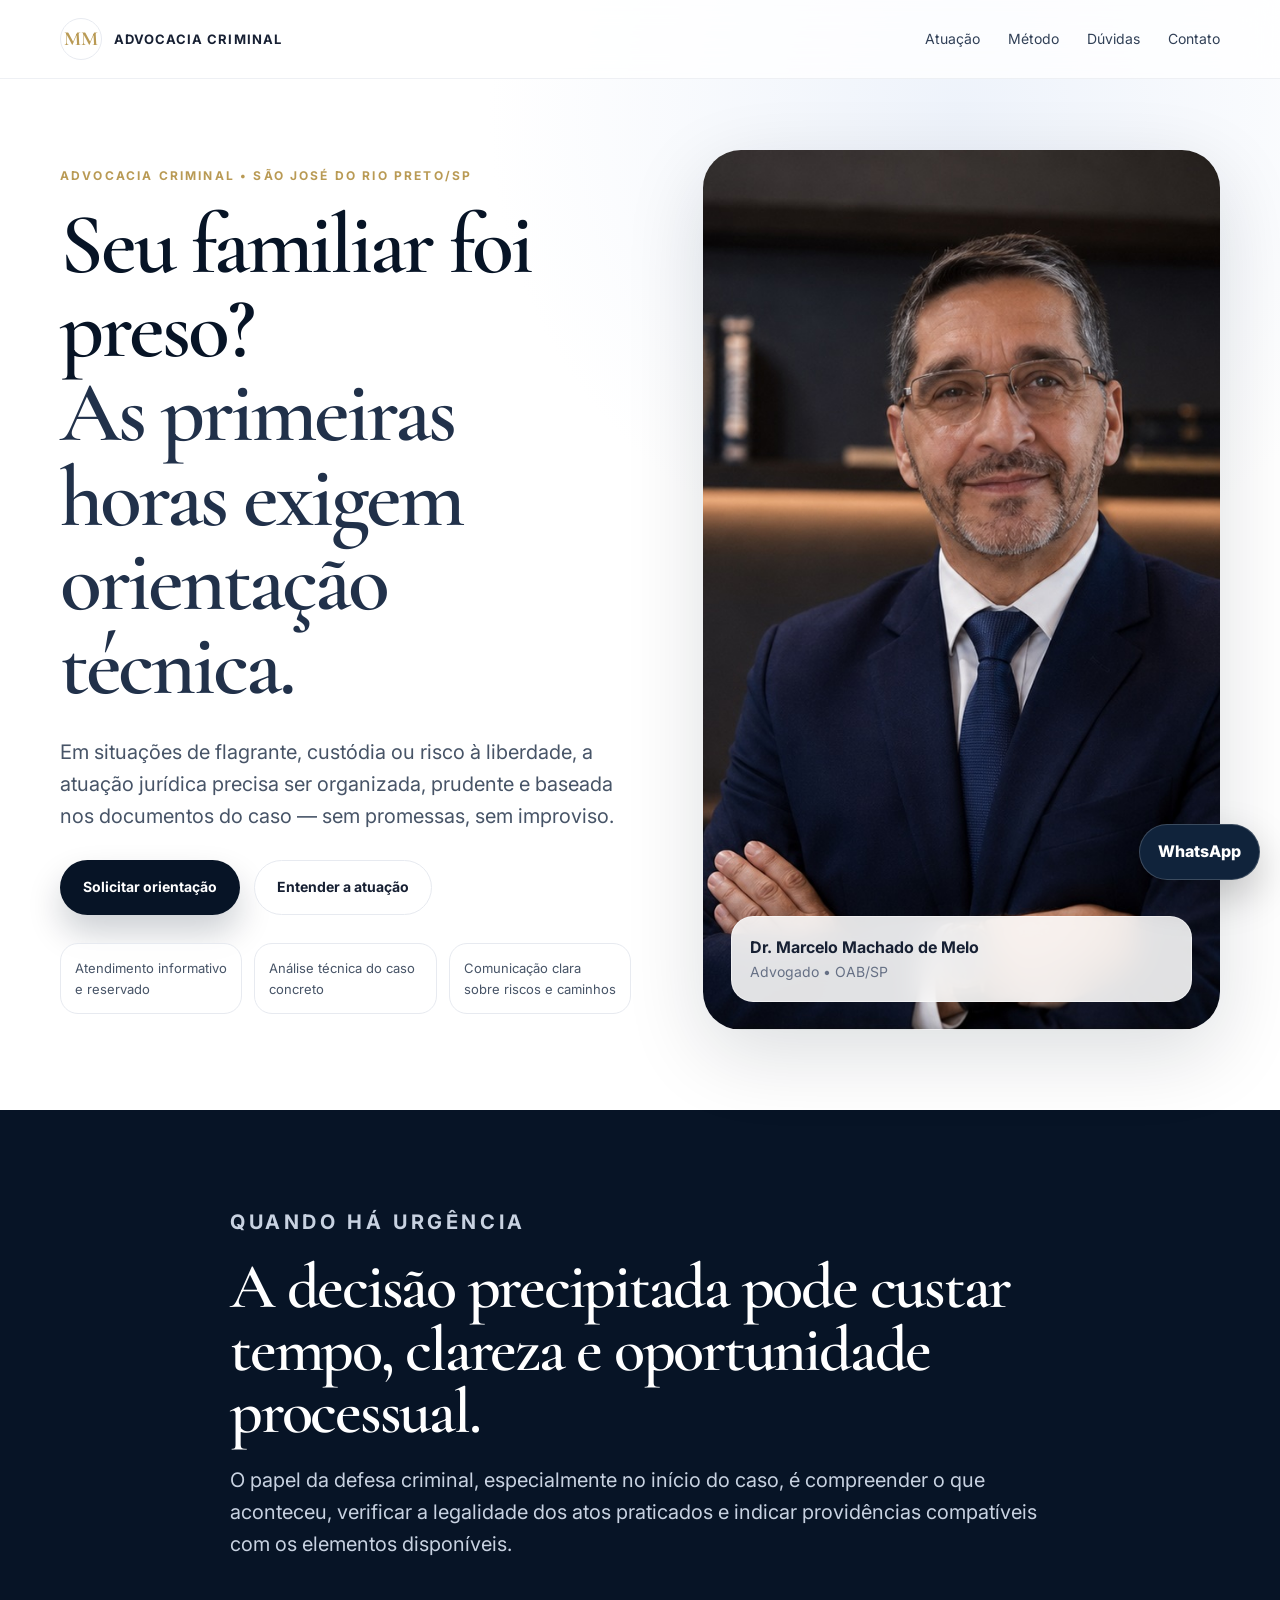
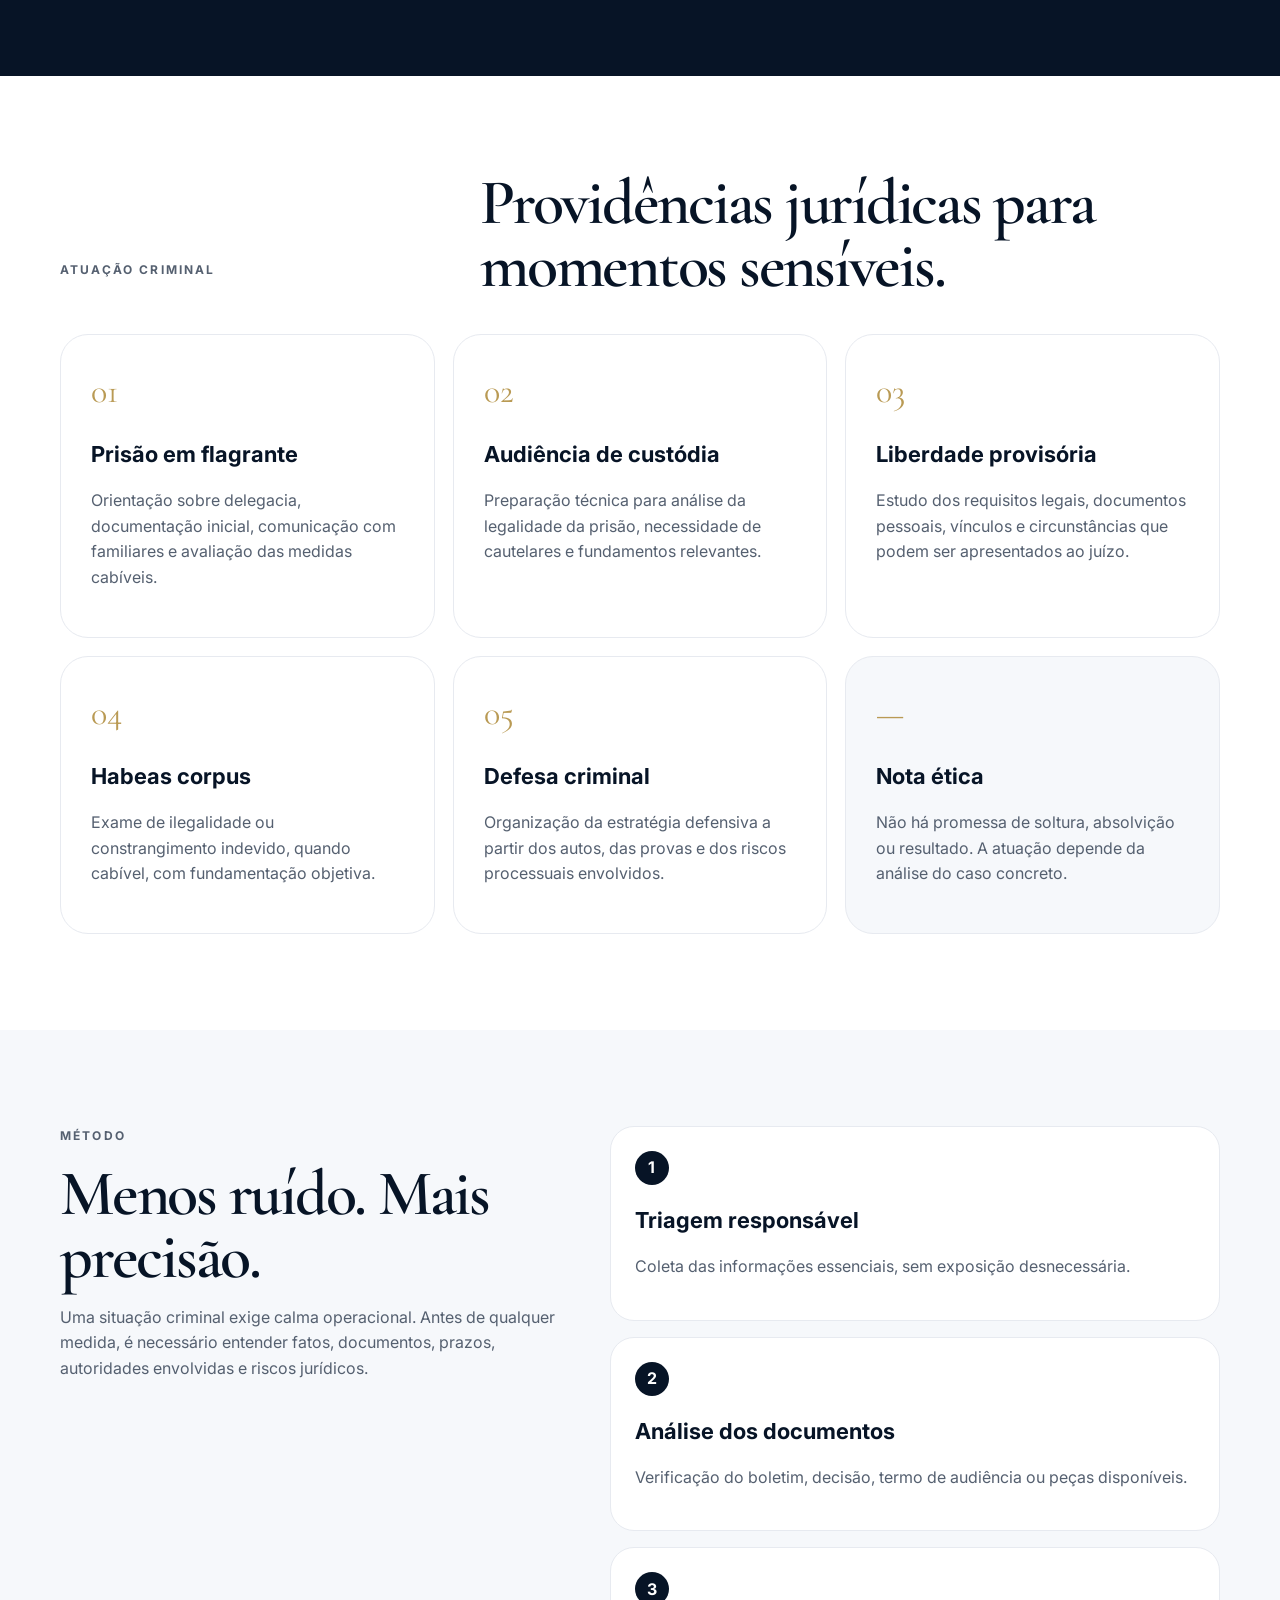
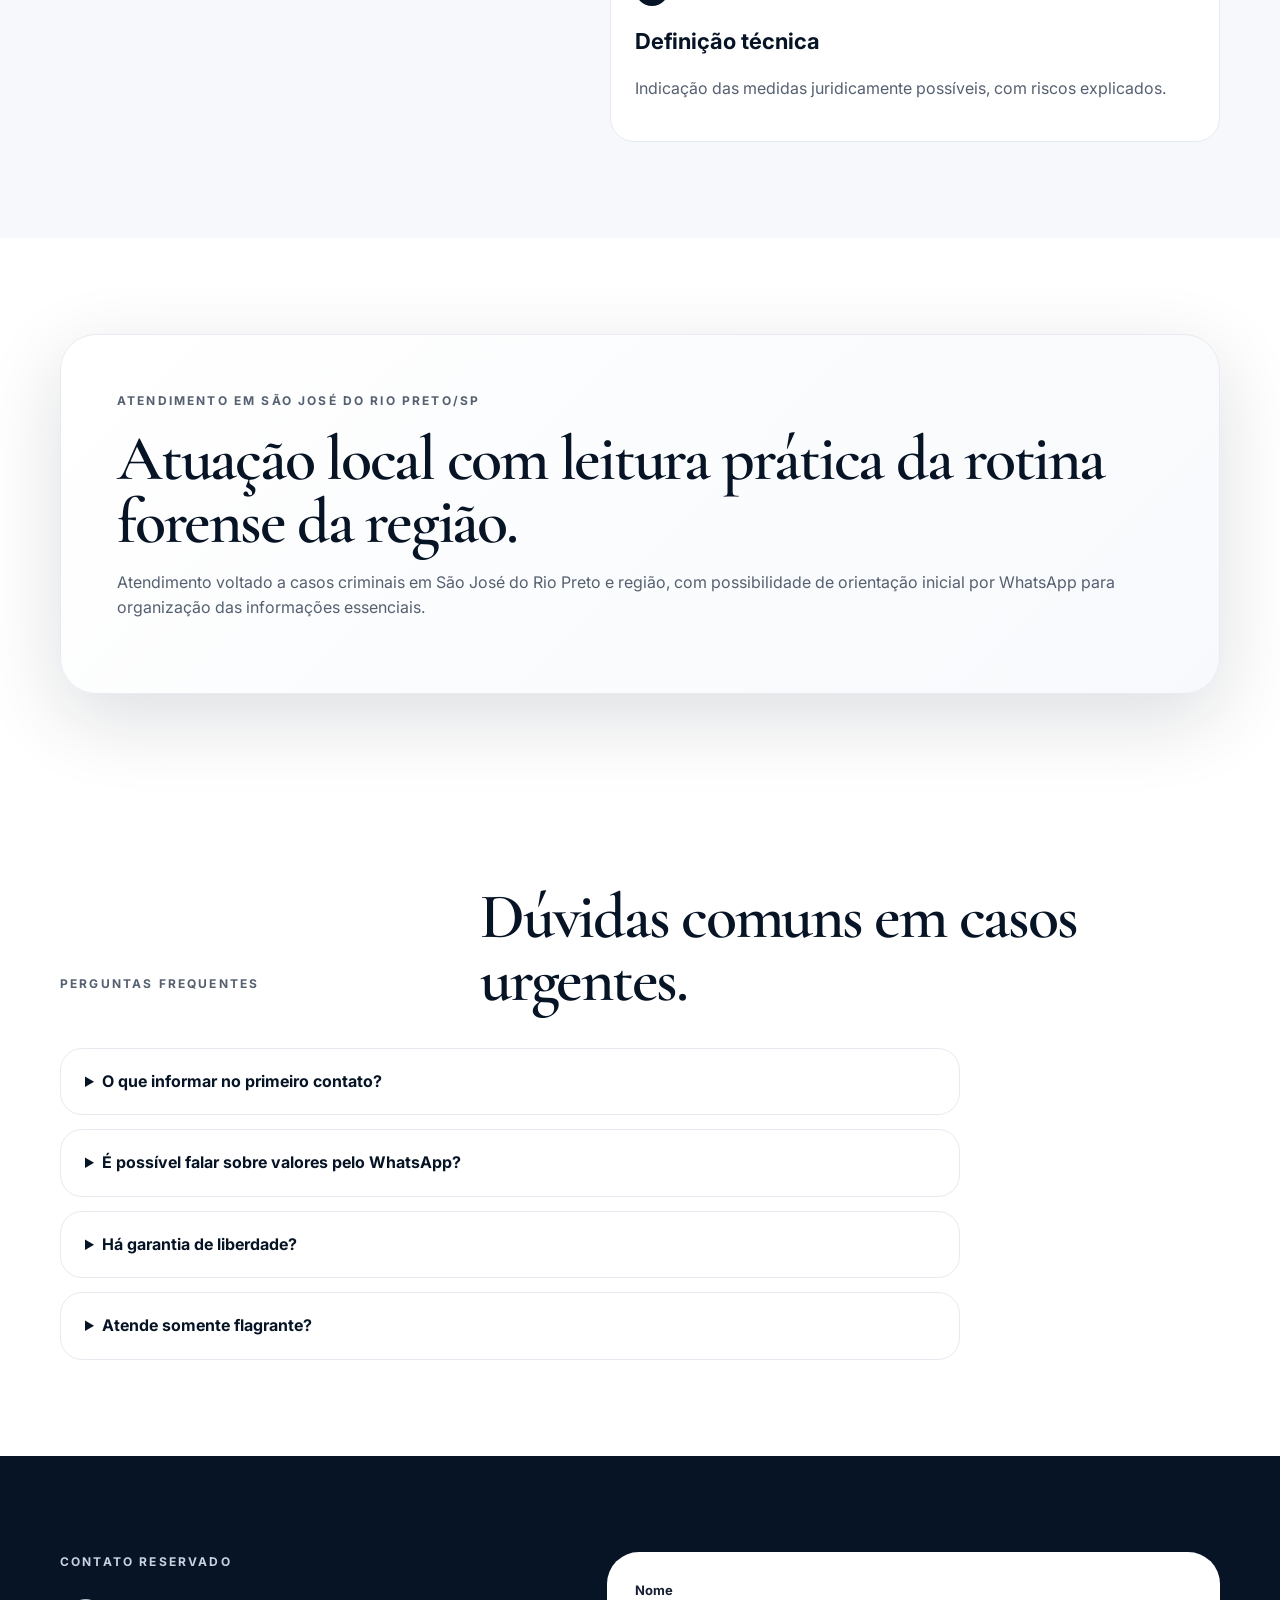
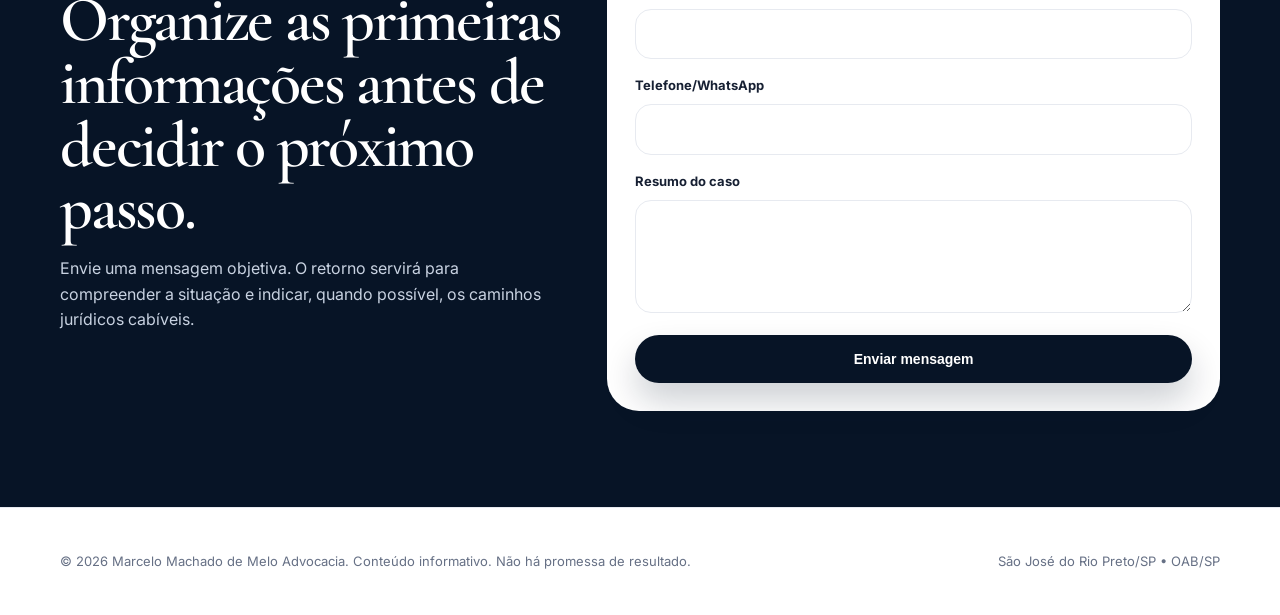
==== index.html @ a2ec004f "Add files via upload" ====
<!doctype html>
<html lang="pt-BR">
<head>
  <meta charset="utf-8">
  <meta name="viewport" content="width=device-width, initial-scale=1">
  <title>Advogado Criminal em São José do Rio Preto | Prisão em Flagrante, Custódia e Habeas Corpus</title>
  <meta name="description" content="Orientação jurídica criminal em São José do Rio Preto/SP para prisão em flagrante, audiência de custódia, liberdade provisória, habeas corpus e defesa criminal.">
  <meta name="robots" content="index,follow,max-image-preview:large">
  <meta name="author" content="Dr. Marcelo Machado de Melo">
  <meta name="theme-color" content="#071426">
  <link rel="canonical" href="https://seudominio.com.br/">
  <link rel="preconnect" href="https://fonts.googleapis.com">
  <link rel="preconnect" href="https://fonts.gstatic.com" crossorigin>
  <link href="https://fonts.googleapis.com/css2?family=Cormorant+Garamond:wght@500;600;700&family=Inter:wght@400;500;600;700&display=swap" rel="stylesheet">
  <link rel="stylesheet" href="style.css">
  <link rel="icon" href="favicon.svg" type="image/svg+xml">
  <link rel="manifest" href="manifest.json">
  <meta property="og:type" content="website">
  <meta property="og:locale" content="pt_BR">
  <meta property="og:title" content="Advogado Criminal em São José do Rio Preto/SP">
  <meta property="og:description" content="Atuação jurídica criminal com método, sobriedade e orientação clara nas primeiras providências.">
  <meta property="og:image" content="https://seudominio.com.br/dr-marcelo.jpg">
  <meta property="og:url" content="https://seudominio.com.br/">
  <meta name="twitter:card" content="summary_large_image">
  <script type="application/ld+json">
  {
    "@context":"https://schema.org",
    "@graph":[
      {"@type":["LegalService","Attorney","LocalBusiness"],"@id":"https://seudominio.com.br/#office","name":"Marcelo Machado de Melo Advocacia Criminal","image":"https://seudominio.com.br/dr-marcelo.jpg","url":"https://seudominio.com.br/","telephone":"+55-17-00000-0000","priceRange":"Sob consulta","address":{"@type":"PostalAddress","addressLocality":"São José do Rio Preto","addressRegion":"SP","addressCountry":"BR"},"areaServed":["São José do Rio Preto","Mirassol","Bady Bassitt","Cedral","Guapiaçu","Olímpia","Catanduva"],"knowsAbout":["Prisão em flagrante","Audiência de custódia","Liberdade provisória","Habeas corpus","Defesa criminal"],"description":"Serviços jurídicos de natureza criminal, com atendimento informativo, técnico e compatível com as normas da OAB."},
      {"@type":"FAQPage","@id":"https://seudominio.com.br/#faq","mainEntity":[
        {"@type":"Question","name":"O que fazer quando um familiar é preso em flagrante?","acceptedAnswer":{"@type":"Answer","text":"O primeiro passo é reunir informações básicas sobre a delegacia, horário da prisão, autoridade responsável e eventual boletim de ocorrência. A orientação jurídica permite avaliar providências cabíveis, sem promessa de resultado."}},
        {"@type":"Question","name":"A audiência de custódia acontece em quanto tempo?","acceptedAnswer":{"@type":"Answer","text":"Em regra, a pessoa presa deve ser apresentada à autoridade judicial em prazo breve. A análise concreta depende dos autos, da comarca e das circunstâncias da prisão."}},
        {"@type":"Question","name":"Liberdade provisória e habeas corpus são a mesma coisa?","acceptedAnswer":{"@type":"Answer","text":"Não. São medidas jurídicas distintas, avaliadas conforme o caso concreto, a legalidade da prisão, os fundamentos da decisão e os requisitos processuais."}},
        {"@type":"Question","name":"O site garante soltura ou absolvição?","acceptedAnswer":{"@type":"Answer","text":"Não. A advocacia não pode prometer resultados. A página tem finalidade informativa e a estratégia depende da análise técnica do caso concreto."}}
      ]}
    ]
  }
  </script>
</head>
<body>
  <a class="skip" href="#conteudo">Ir para o conteúdo</a>
  <header class="site-header" data-header>
    <div class="container header-inner">
      <a class="brand" href="#topo" aria-label="Início"><span>MM</span><small>Advocacia Criminal</small></a>
      <button class="nav-toggle" type="button" aria-label="Abrir menu" aria-expanded="false" data-nav-toggle><span></span><span></span></button>
      <nav class="nav" data-nav>
        <a href="#atuacao">Atuação</a><a href="#metodo">Método</a><a href="#faq">Dúvidas</a><a href="#contato">Contato</a>
      </nav>
    </div>
  </header>

  <main id="conteudo">
    <section class="hero" id="topo">
      <div class="container hero-grid">
        <div class="hero-copy reveal">
          <p class="eyebrow">Advocacia criminal • São José do Rio Preto/SP</p>
          <h1>Seu familiar foi preso? <span>As primeiras horas exigem orientação técnica.</span></h1>
          <p class="lead">Em situações de flagrante, custódia ou risco à liberdade, a atuação jurídica precisa ser organizada, prudente e baseada nos documentos do caso — sem promessas, sem improviso.</p>
          <div class="hero-actions">
            <a class="btn primary" href="https://wa.me/5517000000000?text=Olá,%20preciso%20de%20orientação%20jurídica%20criminal." rel="noopener">Solicitar orientação</a>
            <a class="btn secondary" href="#atuacao">Entender a atuação</a>
          </div>
          <ul class="trust-list" aria-label="Informações de confiança">
            <li>Atendimento informativo e reservado</li><li>Análise técnica do caso concreto</li><li>Comunicação clara sobre riscos e caminhos</li>
          </ul>
        </div>
        <aside class="hero-card reveal" aria-label="Perfil profissional">
          <div class="portrait-wrap"><img src="dr-marcelo.jpg" alt="Dr. Marcelo Machado de Melo, advogado" width="720" height="880" fetchpriority="high"></div>
          <div class="profile-note"><strong>Dr. Marcelo Machado de Melo</strong><span>Advogado • OAB/SP</span></div>
        </aside>
      </div>
    </section>

    <section class="section problem">
      <div class="container narrow reveal">
        <p class="section-kicker">Quando há urgência</p>
        <h2>A decisão precipitada pode custar tempo, clareza e oportunidade processual.</h2>
        <p>O papel da defesa criminal, especialmente no início do caso, é compreender o que aconteceu, verificar a legalidade dos atos praticados e indicar providências compatíveis com os elementos disponíveis.</p>
      </div>
    </section>

    <section class="section" id="atuacao">
      <div class="container">
        <div class="section-head reveal"><p class="section-kicker">Atuação criminal</p><h2>Providências jurídicas para momentos sensíveis.</h2></div>
        <div class="cards">
          <article class="card reveal"><span>01</span><h3>Prisão em flagrante</h3><p>Orientação sobre delegacia, documentação inicial, comunicação com familiares e avaliação das medidas cabíveis.</p></article>
          <article class="card reveal"><span>02</span><h3>Audiência de custódia</h3><p>Preparação técnica para análise da legalidade da prisão, necessidade de cautelares e fundamentos relevantes.</p></article>
          <article class="card reveal"><span>03</span><h3>Liberdade provisória</h3><p>Estudo dos requisitos legais, documentos pessoais, vínculos e circunstâncias que podem ser apresentados ao juízo.</p></article>
          <article class="card reveal"><span>04</span><h3>Habeas corpus</h3><p>Exame de ilegalidade ou constrangimento indevido, quando cabível, com fundamentação objetiva.</p></article>
          <article class="card reveal"><span>05</span><h3>Defesa criminal</h3><p>Organização da estratégia defensiva a partir dos autos, das provas e dos riscos processuais envolvidos.</p></article>
          <article class="card muted reveal"><span>—</span><h3>Nota ética</h3><p>Não há promessa de soltura, absolvição ou resultado. A atuação depende da análise do caso concreto.</p></article>
        </div>
      </div>
    </section>

    <section class="section method" id="metodo">
      <div class="container method-grid">
        <div class="reveal"><p class="section-kicker">Método</p><h2>Menos ruído. Mais precisão.</h2><p>Uma situação criminal exige calma operacional. Antes de qualquer medida, é necessário entender fatos, documentos, prazos, autoridades envolvidas e riscos jurídicos.</p></div>
        <div class="steps reveal">
          <div><b>1</b><h3>Triagem responsável</h3><p>Coleta das informações essenciais, sem exposição desnecessária.</p></div>
          <div><b>2</b><h3>Análise dos documentos</h3><p>Verificação do boletim, decisão, termo de audiência ou peças disponíveis.</p></div>
          <div><b>3</b><h3>Definição técnica</h3><p>Indicação das medidas juridicamente possíveis, com riscos explicados.</p></div>
        </div>
      </div>
    </section>

    <section class="section local">
      <div class="container local-box reveal">
        <p class="section-kicker">Atendimento em São José do Rio Preto/SP</p>
        <h2>Atuação local com leitura prática da rotina forense da região.</h2>
        <p>Atendimento voltado a casos criminais em São José do Rio Preto e região, com possibilidade de orientação inicial por WhatsApp para organização das informações essenciais.</p>
      </div>
    </section>

    <section class="section faq" id="faq">
      <div class="container">
        <div class="section-head reveal"><p class="section-kicker">Perguntas frequentes</p><h2>Dúvidas comuns em casos urgentes.</h2></div>
        <div class="faq-list">
          <details class="reveal"><summary>O que informar no primeiro contato?</summary><p>Nome completo da pessoa presa, local da prisão, delegacia, horário aproximado, crime informado e se já existe audiência designada.</p></details>
          <details class="reveal"><summary>É possível falar sobre valores pelo WhatsApp?</summary><p>Honorários dependem da complexidade, urgência, deslocamento e atos necessários. A definição deve ocorrer após compreensão mínima do caso.</p></details>
          <details class="reveal"><summary>Há garantia de liberdade?</summary><p>Não. Qualquer promessa de resultado é inadequada. O trabalho jurídico consiste em avaliar fundamentos, documentos e medidas cabíveis.</p></details>
          <details class="reveal"><summary>Atende somente flagrante?</summary><p>Não. A atuação inclui audiência de custódia, pedidos de liberdade, habeas corpus e defesa criminal em geral.</p></details>
        </div>
      </div>
    </section>

    <section class="section contact" id="contato">
      <div class="container contact-grid reveal">
        <div><p class="section-kicker">Contato reservado</p><h2>Organize as primeiras informações antes de decidir o próximo passo.</h2><p>Envie uma mensagem objetiva. O retorno servirá para compreender a situação e indicar, quando possível, os caminhos jurídicos cabíveis.</p></div>
        <form class="contact-form" action="https://formsubmit.co/recepcao.advmmelo2@gmail.com" method="POST">
          <input type="hidden" name="_subject" value="Contato - Landing Page Criminal">
          <input type="hidden" name="_captcha" value="false">
          <label>Nome<input name="nome" autocomplete="name" required></label>
          <label>Telefone/WhatsApp<input name="telefone" autocomplete="tel" required></label>
          <label>Resumo do caso<textarea name="mensagem" rows="4" required></textarea></label>
          <button class="btn primary" type="submit">Enviar mensagem</button>
        </form>
      </div>
    </section>
  </main>

  <a class="whatsapp" href="https://wa.me/5517000000000?text=Olá,%20preciso%20de%20orientação%20jurídica%20criminal." aria-label="Falar pelo WhatsApp" rel="noopener">WhatsApp</a>
  <footer class="footer"><div class="container"><p>© <span data-year></span> Marcelo Machado de Melo Advocacia. Conteúdo informativo. Não há promessa de resultado.</p><p>São José do Rio Preto/SP • OAB/SP</p></div></footer>
  <script src="script.js" defer></script>
</body>
</html>
---- style.css ----
:root{--navy:#071426;--navy2:#0d2038;--ink:#172033;--muted:#667085;--line:#e7eaf0;--soft:#f6f8fb;--gold:#b99a54;--white:#fff;--radius:28px;--shadow:0 24px 80px rgba(7,20,38,.14);--serif:'Cormorant Garamond',serif;--sans:'Inter',system-ui,sans-serif}*{box-sizing:border-box}html{scroll-behavior:smooth}body{margin:0;font-family:var(--sans);color:var(--ink);background:var(--white);line-height:1.6}img{max-width:100%;display:block}a{color:inherit;text-decoration:none}.container{width:min(1160px,calc(100% - 40px));margin:auto}.narrow{width:min(820px,calc(100% - 40px))}.skip{position:absolute;left:-999px}.skip:focus{left:20px;top:20px;z-index:99;background:#fff;padding:12px 16px;border-radius:999px}.site-header{position:fixed;top:0;left:0;right:0;z-index:50;background:rgba(255,255,255,.78);backdrop-filter:blur(18px);border-bottom:1px solid rgba(231,234,240,.7)}.header-inner{height:78px;display:flex;align-items:center;justify-content:space-between}.brand{display:flex;align-items:center;gap:12px;font-weight:700}.brand span{display:grid;place-items:center;width:42px;height:42px;border:1px solid var(--line);border-radius:50%;font-family:var(--serif);font-size:20px;color:var(--gold)}.brand small{font-size:13px;letter-spacing:.08em;text-transform:uppercase}.nav{display:flex;gap:28px;font-size:14px;color:#314057}.nav a:hover{color:var(--gold)}.nav-toggle{display:none;background:none;border:0}.hero{padding:150px 0 80px;background:radial-gradient(circle at 75% 10%,#eef3fb 0,#fff 34%,#fff 100%)}.hero-grid{display:grid;grid-template-columns:1.05fr .95fr;gap:72px;align-items:center}.eyebrow,.section-kicker{font-size:12px;text-transform:uppercase;letter-spacing:.18em;color:var(--gold);font-weight:700;margin:0 0 18px}.hero h1,.section h2{font-family:var(--serif);font-weight:600;letter-spacing:-.035em;line-height:.98;color:var(--navy);margin:0}.hero h1{font-size:clamp(48px,7vw,86px)}.hero h1 span{display:block;color:#21314a}.lead{font-size:20px;color:#475467;max-width:680px;margin:28px 0}.hero-actions{display:flex;gap:14px;flex-wrap:wrap}.btn{display:inline-flex;align-items:center;justify-content:center;border-radius:999px;padding:15px 22px;font-weight:700;font-size:14px;border:1px solid transparent;transition:.25s}.btn.primary{background:var(--navy);color:#fff;box-shadow:0 18px 34px rgba(7,20,38,.2)}.btn.primary:hover{transform:translateY(-2px);background:#0b1d34}.btn.secondary{border-color:var(--line);background:#fff}.trust-list{display:grid;grid-template-columns:repeat(3,1fr);gap:12px;padding:0;margin:28px 0 0;list-style:none;font-size:13px;color:#475467}.trust-list li{padding:14px;border:1px solid var(--line);border-radius:18px;background:rgba(255,255,255,.8)}.hero-card{position:relative}.portrait-wrap{border-radius:38px;overflow:hidden;box-shadow:var(--shadow);background:var(--soft)}.portrait-wrap img{aspect-ratio:4/5;object-fit:cover}.profile-note{position:absolute;left:28px;right:28px;bottom:28px;background:rgba(255,255,255,.88);backdrop-filter:blur(14px);border:1px solid rgba(255,255,255,.5);border-radius:22px;padding:18px}.profile-note strong,.profile-note span{display:block}.profile-note span{color:var(--muted);font-size:14px}.section{padding:96px 0}.section h2{font-size:clamp(38px,5vw,64px)}.section p{color:#556070}.problem{background:var(--navy);color:#fff}.problem h2{color:#fff}.problem p{font-size:20px;color:#c8d2e1}.section-head{display:flex;justify-content:space-between;gap:40px;align-items:end;margin-bottom:36px}.section-head h2{max-width:740px}.cards{display:grid;grid-template-columns:repeat(3,1fr);gap:18px}.card{min-height:260px;padding:30px;border:1px solid var(--line);border-radius:var(--radius);background:#fff;transition:.25s}.card:hover{transform:translateY(-4px);box-shadow:var(--shadow)}.card span{font-family:var(--serif);font-size:34px;color:var(--gold)}.card h3,.steps h3{font-size:22px;color:var(--navy);margin:18px 0 10px}.card.muted{background:var(--soft)}.method{background:var(--soft)}.method-grid{display:grid;grid-template-columns:.9fr 1.1fr;gap:50px;align-items:start}.steps{display:grid;gap:16px}.steps div{background:#fff;border:1px solid var(--line);border-radius:24px;padding:24px}.steps b{display:grid;place-items:center;width:34px;height:34px;background:var(--navy);color:#fff;border-radius:50%}.local-box{border:1px solid var(--line);border-radius:36px;padding:56px;background:linear-gradient(135deg,#fff,#f7f9fc);box-shadow:var(--shadow)}.faq-list{display:grid;gap:14px;max-width:900px}.faq details{border:1px solid var(--line);border-radius:22px;padding:20px 24px;background:#fff}.faq summary{cursor:pointer;font-weight:700;color:var(--navy)}.contact{background:var(--navy);color:#fff}.contact h2{color:#fff}.contact p{color:#c8d2e1}.contact-grid{display:grid;grid-template-columns:.9fr 1.1fr;gap:46px;align-items:start}.contact-form{background:#fff;border-radius:32px;padding:28px;display:grid;gap:16px;color:var(--ink)}label{font-weight:700;font-size:13px}input,textarea{width:100%;margin-top:8px;border:1px solid var(--line);border-radius:16px;padding:14px;font:inherit;outline:none}input:focus,textarea:focus{border-color:var(--gold);box-shadow:0 0 0 4px rgba(185,154,84,.12)}.whatsapp{position:fixed;right:20px;bottom:20px;z-index:45;background:#10233b;color:#fff;border:1px solid rgba(255,255,255,.18);border-radius:999px;padding:14px 18px;font-weight:800;box-shadow:0 16px 40px rgba(0,0,0,.22)}.footer{padding:30px 0;border-top:1px solid var(--line);color:var(--muted);font-size:13px}.footer .container{display:flex;justify-content:space-between;gap:20px}.reveal{opacity:0;transform:translateY(18px);transition:opacity .7s ease,transform .7s ease}.reveal.is-visible{opacity:1;transform:none}@media (max-width:900px){.nav-toggle{display:grid;gap:5px}.nav-toggle span{display:block;width:24px;height:2px;background:var(--navy)}.nav{position:fixed;top:78px;left:20px;right:20px;display:none;flex-direction:column;padding:22px;background:#fff;border:1px solid var(--line);border-radius:22px;box-shadow:var(--shadow)}.nav.open{display:flex}.hero{padding-top:118px}.hero-grid,.method-grid,.contact-grid{grid-template-columns:1fr;gap:36px}.trust-list,.cards{grid-template-columns:1fr}.section-head{display:block}.footer .container{display:block}.local-box{padding:32px}.section{padding:72px 0}}@media (max-width:520px){.container,.narrow{width:min(100% - 28px,1160px)}.hero h1{font-size:46px}.lead{font-size:17px}.btn{width:100%}.profile-note{position:static;margin-top:12px}.portrait-wrap{border-radius:28px}.whatsapp{left:14px;right:14px;text-align:center}.footer{padding-bottom:86px}}
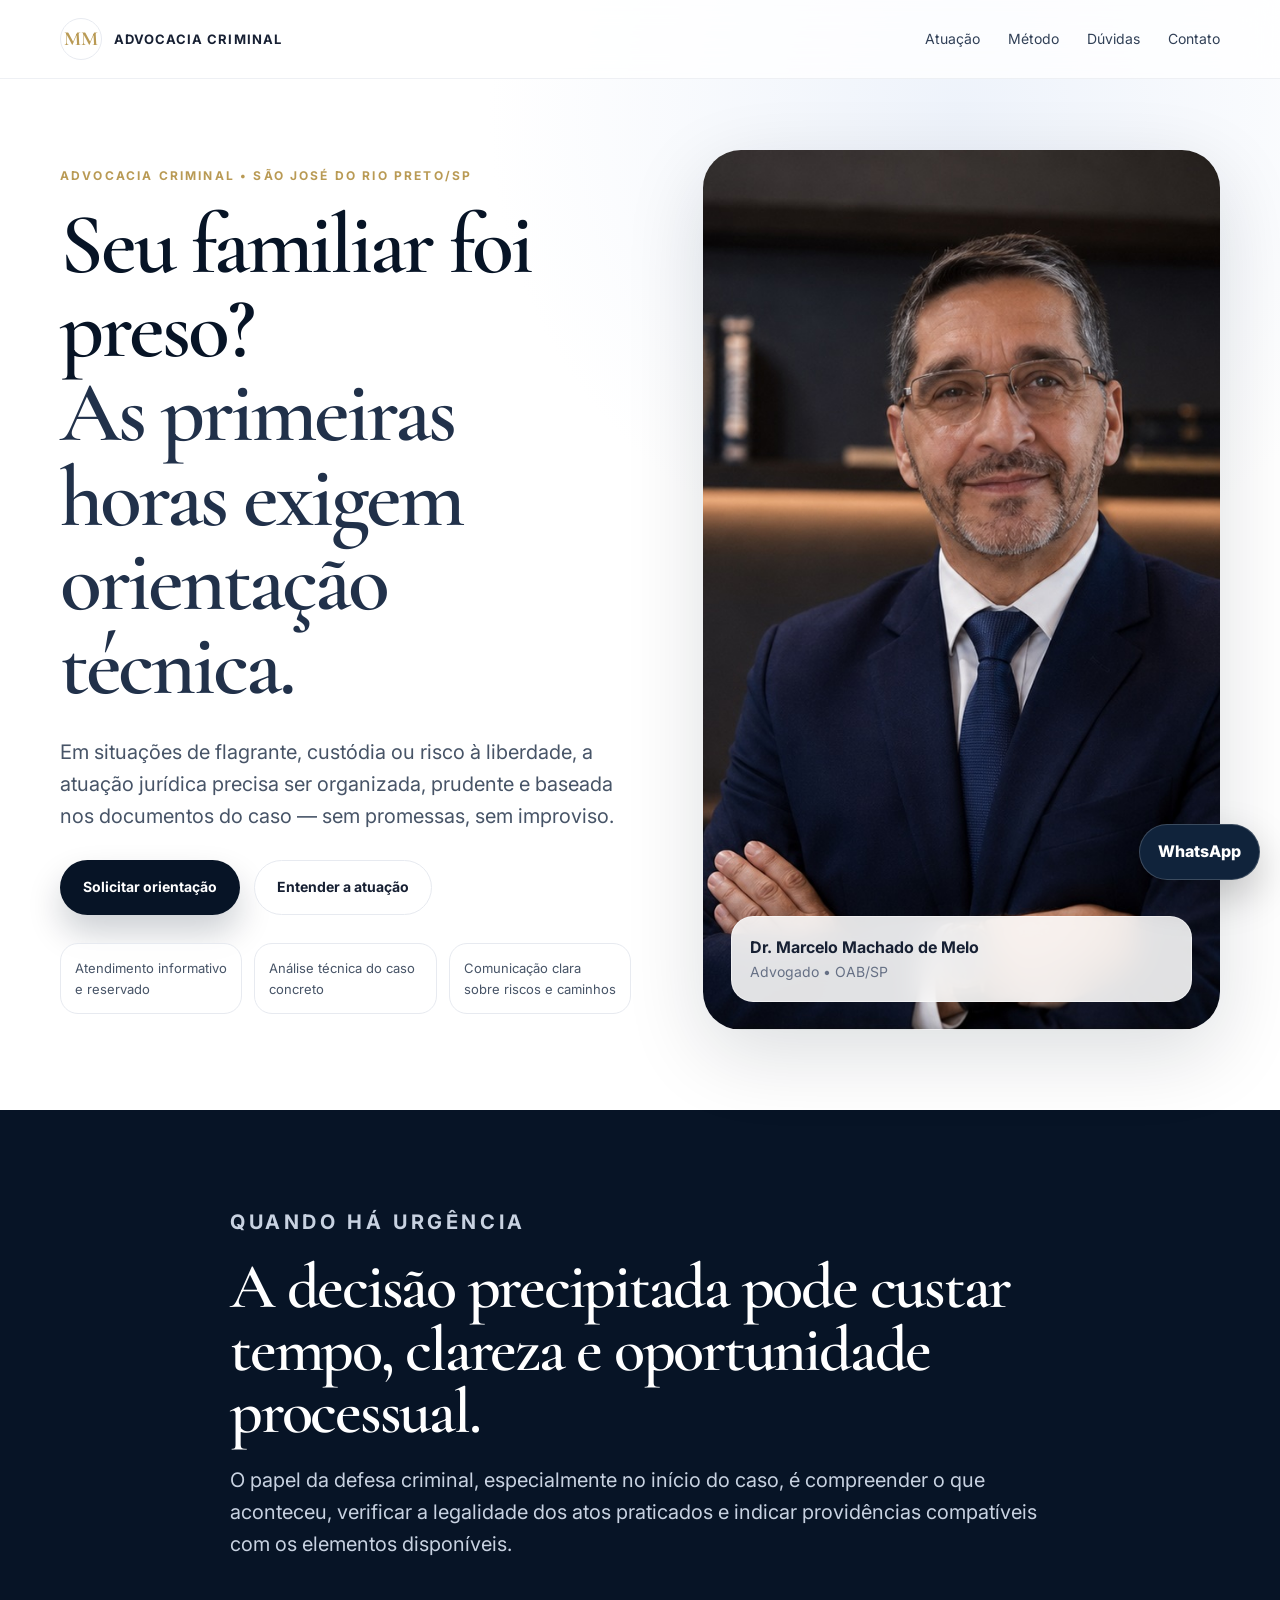
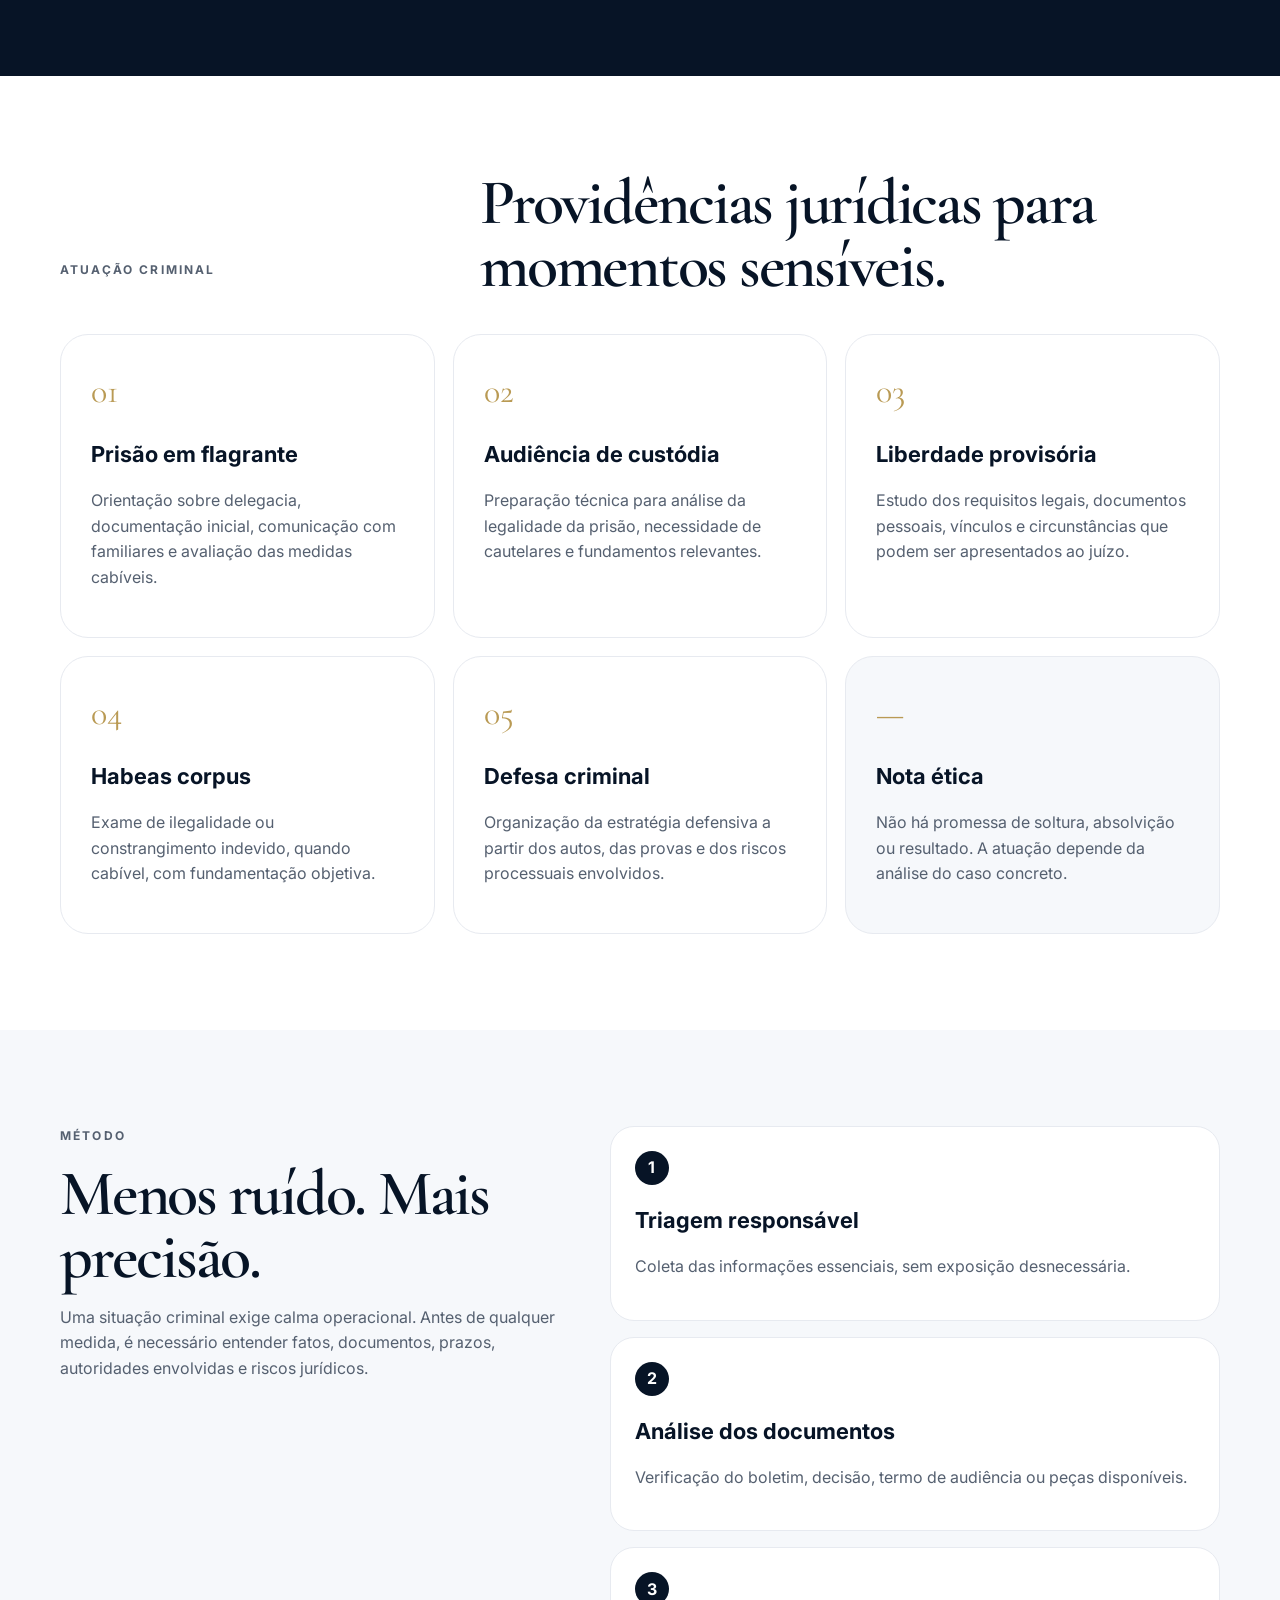
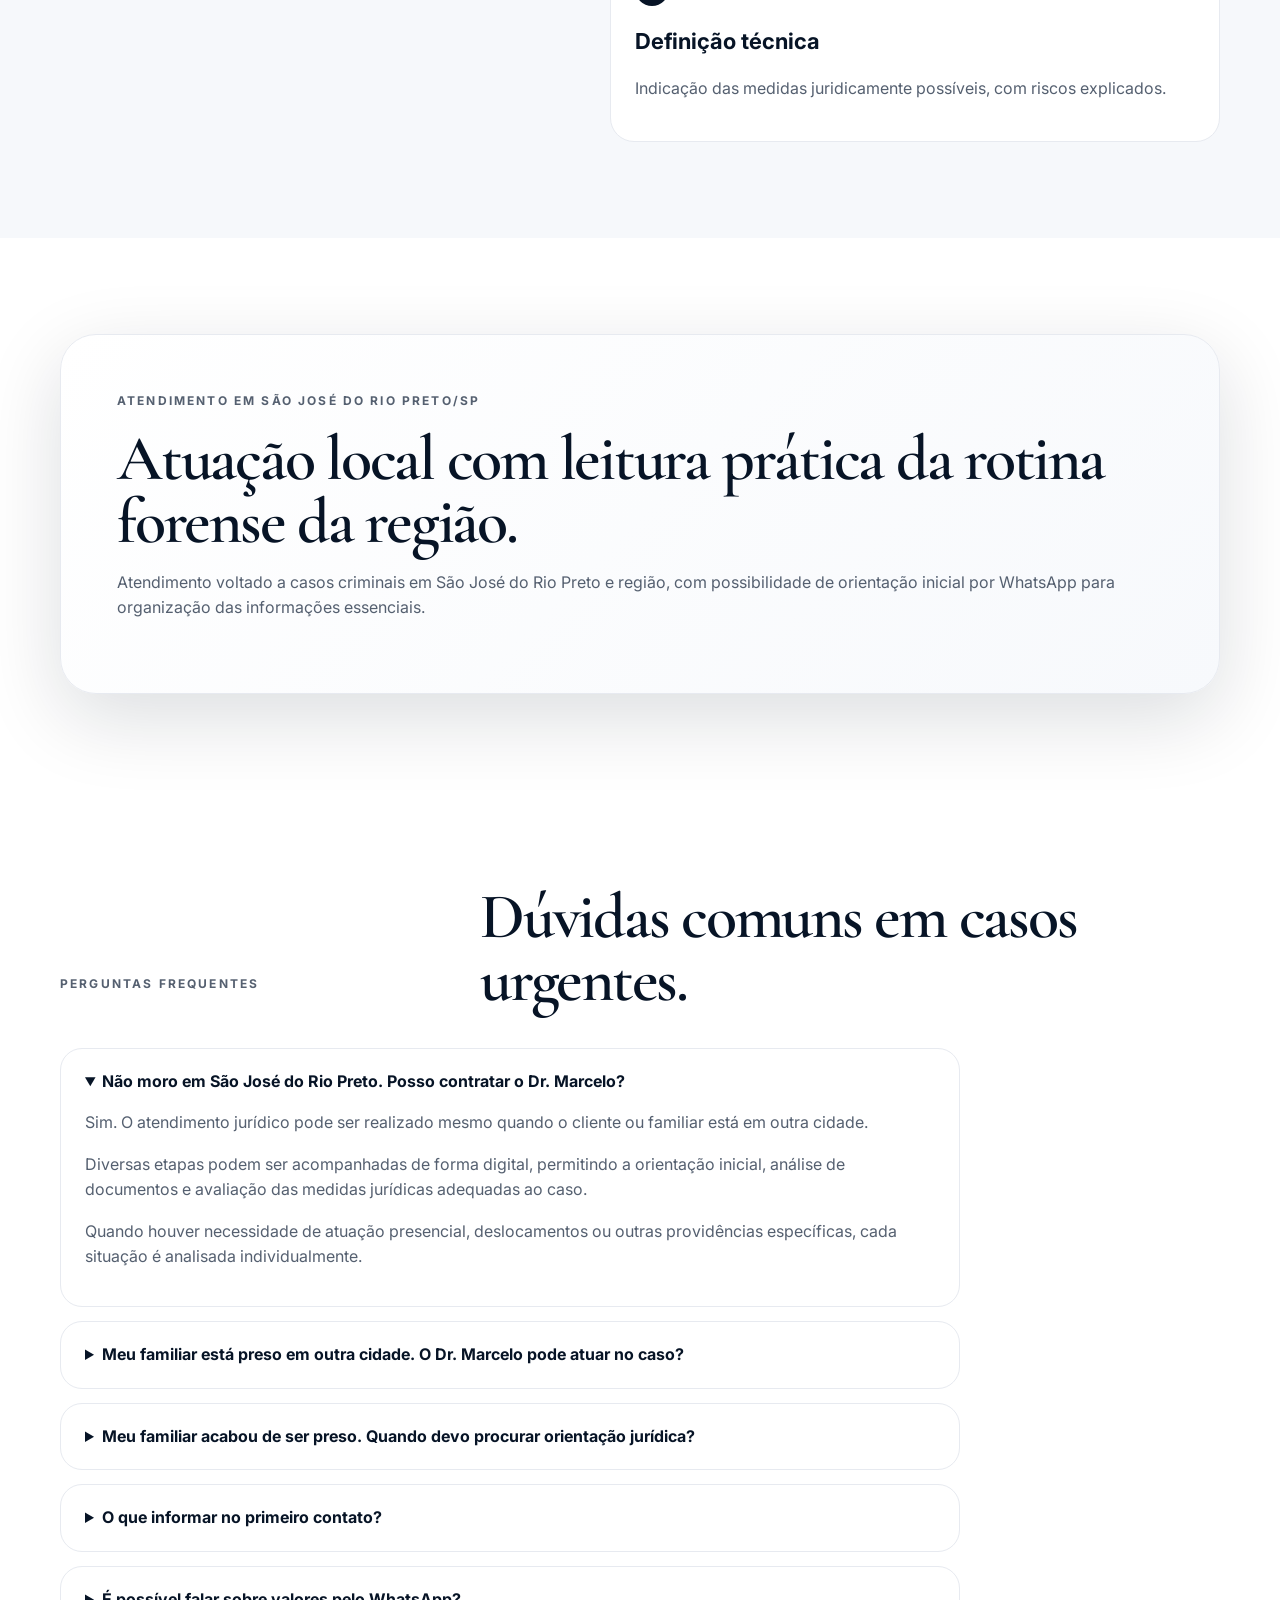
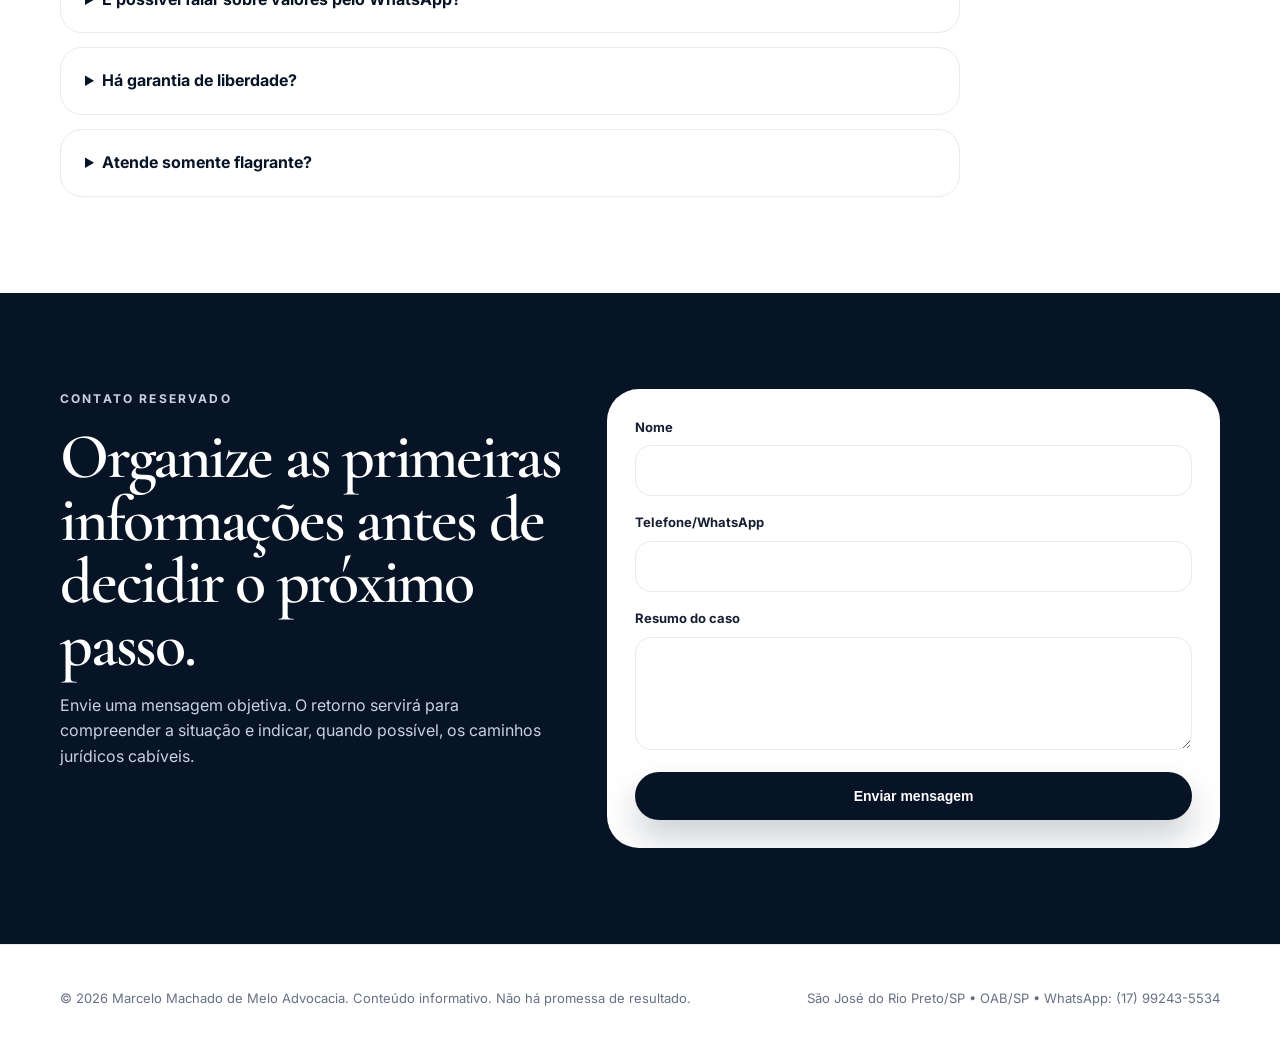
==== commit 987233a5: "index.html" ====
--- a/index.html
+++ b/index.html
@@ -8,6 +8,7 @@
   <meta name="robots" content="index,follow,max-image-preview:large">
   <meta name="author" content="Dr. Marcelo Machado de Melo">
   <meta name="theme-color" content="#071426">
+
   <link rel="canonical" href="https://seudominio.com.br/">
   <link rel="preconnect" href="https://fonts.googleapis.com">
   <link rel="preconnect" href="https://fonts.gstatic.com" crossorigin>
@@ -15,6 +16,7 @@
   <link rel="stylesheet" href="style.css">
   <link rel="icon" href="favicon.svg" type="image/svg+xml">
   <link rel="manifest" href="manifest.json">
+
   <meta property="og:type" content="website">
   <meta property="og:locale" content="pt_BR">
   <meta property="og:title" content="Advogado Criminal em São José do Rio Preto/SP">
@@ -22,29 +24,115 @@
   <meta property="og:image" content="https://seudominio.com.br/dr-marcelo.jpg">
   <meta property="og:url" content="https://seudominio.com.br/">
   <meta name="twitter:card" content="summary_large_image">
+
   <script type="application/ld+json">
   {
     "@context":"https://schema.org",
     "@graph":[
-      {"@type":["LegalService","Attorney","LocalBusiness"],"@id":"https://seudominio.com.br/#office","name":"Marcelo Machado de Melo Advocacia Criminal","image":"https://seudominio.com.br/dr-marcelo.jpg","url":"https://seudominio.com.br/","telephone":"+55-17-00000-0000","priceRange":"Sob consulta","address":{"@type":"PostalAddress","addressLocality":"São José do Rio Preto","addressRegion":"SP","addressCountry":"BR"},"areaServed":["São José do Rio Preto","Mirassol","Bady Bassitt","Cedral","Guapiaçu","Olímpia","Catanduva"],"knowsAbout":["Prisão em flagrante","Audiência de custódia","Liberdade provisória","Habeas corpus","Defesa criminal"],"description":"Serviços jurídicos de natureza criminal, com atendimento informativo, técnico e compatível com as normas da OAB."},
-      {"@type":"FAQPage","@id":"https://seudominio.com.br/#faq","mainEntity":[
-        {"@type":"Question","name":"O que fazer quando um familiar é preso em flagrante?","acceptedAnswer":{"@type":"Answer","text":"O primeiro passo é reunir informações básicas sobre a delegacia, horário da prisão, autoridade responsável e eventual boletim de ocorrência. A orientação jurídica permite avaliar providências cabíveis, sem promessa de resultado."}},
-        {"@type":"Question","name":"A audiência de custódia acontece em quanto tempo?","acceptedAnswer":{"@type":"Answer","text":"Em regra, a pessoa presa deve ser apresentada à autoridade judicial em prazo breve. A análise concreta depende dos autos, da comarca e das circunstâncias da prisão."}},
-        {"@type":"Question","name":"Liberdade provisória e habeas corpus são a mesma coisa?","acceptedAnswer":{"@type":"Answer","text":"Não. São medidas jurídicas distintas, avaliadas conforme o caso concreto, a legalidade da prisão, os fundamentos da decisão e os requisitos processuais."}},
-        {"@type":"Question","name":"O site garante soltura ou absolvição?","acceptedAnswer":{"@type":"Answer","text":"Não. A advocacia não pode prometer resultados. A página tem finalidade informativa e a estratégia depende da análise técnica do caso concreto."}}
-      ]}
+      {
+        "@type":["LegalService","Attorney","LocalBusiness"],
+        "@id":"https://seudominio.com.br/#office",
+        "name":"Marcelo Machado de Melo Advocacia Criminal",
+        "image":"https://seudominio.com.br/dr-marcelo.jpg",
+        "url":"https://seudominio.com.br/",
+        "telephone":"+55-17-99243-5534",
+        "email":"m.melo@adv.oabsp.org.br",
+        "priceRange":"Sob consulta",
+        "address":{
+          "@type":"PostalAddress",
+          "addressLocality":"São José do Rio Preto",
+          "addressRegion":"SP",
+          "addressCountry":"BR"
+        },
+        "areaServed":[
+          "São José do Rio Preto",
+          "Mirassol",
+          "Bady Bassitt",
+          "Cedral",
+          "Guapiaçu",
+          "Olímpia",
+          "Catanduva"
+        ],
+        "knowsAbout":[
+          "Prisão em flagrante",
+          "Audiência de custódia",
+          "Liberdade provisória",
+          "Habeas corpus",
+          "Defesa criminal"
+        ],
+        "description":"Serviços jurídicos de natureza criminal, com atendimento informativo, técnico e compatível com as normas da OAB."
+      },
+      {
+        "@type":"FAQPage",
+        "@id":"https://seudominio.com.br/#faq",
+        "mainEntity":[
+          {
+            "@type":"Question",
+            "name":"Não moro em São José do Rio Preto. Posso contratar o Dr. Marcelo?",
+            "acceptedAnswer":{
+              "@type":"Answer",
+              "text":"Sim. O atendimento jurídico pode ser realizado mesmo quando o cliente ou familiar está em outra cidade. Diversas etapas podem ser acompanhadas de forma digital, permitindo orientação inicial, análise de documentos e avaliação das medidas jurídicas adequadas ao caso. Quando houver necessidade de atuação presencial, deslocamentos ou outras providências específicas, cada situação é analisada individualmente."
+            }
+          },
+          {
+            "@type":"Question",
+            "name":"Meu familiar está preso em outra cidade. O Dr. Marcelo pode atuar no caso?",
+            "acceptedAnswer":{
+              "@type":"Answer",
+              "text":"Sim. A atuação na área criminal não fica limitada apenas à comarca onde o escritório está localizado. É possível analisar processos, orientar familiares e acompanhar situações envolvendo prisões em diferentes cidades. Quando necessária a realização de diligências presenciais, atendimento em unidade prisional ou acompanhamento de atos processuais, as medidas são avaliadas conforme o caso concreto."
+            }
+          },
+          {
+            "@type":"Question",
+            "name":"Meu familiar acabou de ser preso. Quando devo procurar orientação jurídica?",
+            "acceptedAnswer":{
+              "@type":"Answer",
+              "text":"Situações envolvendo prisão exigem atenção desde os primeiros momentos, especialmente para compreensão do procedimento, análise dos documentos existentes e verificação das possibilidades previstas em lei. Cada caso depende da análise individual dos fatos, documentos e fase do procedimento."
+            }
+          },
+          {
+            "@type":"Question",
+            "name":"O que informar no primeiro contato?",
+            "acceptedAnswer":{
+              "@type":"Answer",
+              "text":"Nome completo da pessoa presa, local da prisão, delegacia, horário aproximado, crime informado e se já existe audiência designada."
+            }
+          },
+          {
+            "@type":"Question",
+            "name":"Há garantia de liberdade?",
+            "acceptedAnswer":{
+              "@type":"Answer",
+              "text":"Não. Qualquer promessa de resultado é inadequada. O trabalho jurídico consiste em avaliar fundamentos, documentos e medidas cabíveis."
+            }
+          }
+        ]
+      }
     ]
   }
   </script>
 </head>
+
 <body>
   <a class="skip" href="#conteudo">Ir para o conteúdo</a>
+
   <header class="site-header" data-header>
     <div class="container header-inner">
-      <a class="brand" href="#topo" aria-label="Início"><span>MM</span><small>Advocacia Criminal</small></a>
-      <button class="nav-toggle" type="button" aria-label="Abrir menu" aria-expanded="false" data-nav-toggle><span></span><span></span></button>
+      <a class="brand" href="#topo" aria-label="Início">
+        <span>MM</span>
+        <small>Advocacia Criminal</small>
+      </a>
+
+      <button class="nav-toggle" type="button" aria-label="Abrir menu" aria-expanded="false" data-nav-toggle>
+        <span></span>
+        <span></span>
+      </button>
+
       <nav class="nav" data-nav>
-        <a href="#atuacao">Atuação</a><a href="#metodo">Método</a><a href="#faq">Dúvidas</a><a href="#contato">Contato</a>
+        <a href="#atuacao">Atuação</a>
+        <a href="#metodo">Método</a>
+        <a href="#faq">Dúvidas</a>
+        <a href="#contato">Contato</a>
       </nav>
     </div>
   </header>
@@ -54,19 +142,40 @@
       <div class="container hero-grid">
         <div class="hero-copy reveal">
           <p class="eyebrow">Advocacia criminal • São José do Rio Preto/SP</p>
-          <h1>Seu familiar foi preso? <span>As primeiras horas exigem orientação técnica.</span></h1>
-          <p class="lead">Em situações de flagrante, custódia ou risco à liberdade, a atuação jurídica precisa ser organizada, prudente e baseada nos documentos do caso — sem promessas, sem improviso.</p>
+
+          <h1>
+            Seu familiar foi preso?
+            <span>As primeiras horas exigem orientação técnica.</span>
+          </h1>
+
+          <p class="lead">
+            Em situações de flagrante, custódia ou risco à liberdade, a atuação jurídica precisa ser organizada,
+            prudente e baseada nos documentos do caso — sem promessas, sem improviso.
+          </p>
+
           <div class="hero-actions">
-            <a class="btn primary" href="https://wa.me/5517000000000?text=Olá,%20preciso%20de%20orientação%20jurídica%20criminal." rel="noopener">Solicitar orientação</a>
+            <a class="btn primary" href="https://wa.me/5517992435534?text=Olá,%20preciso%20de%20orientação%20jurídica%20criminal." rel="noopener">
+              Solicitar orientação
+            </a>
             <a class="btn secondary" href="#atuacao">Entender a atuação</a>
           </div>
+
           <ul class="trust-list" aria-label="Informações de confiança">
-            <li>Atendimento informativo e reservado</li><li>Análise técnica do caso concreto</li><li>Comunicação clara sobre riscos e caminhos</li>
+            <li>Atendimento informativo e reservado</li>
+            <li>Análise técnica do caso concreto</li>
+            <li>Comunicação clara sobre riscos e caminhos</li>
           </ul>
         </div>
+
         <aside class="hero-card reveal" aria-label="Perfil profissional">
-          <div class="portrait-wrap"><img src="dr-marcelo.jpg" alt="Dr. Marcelo Machado de Melo, advogado" width="720" height="880" fetchpriority="high"></div>
-          <div class="profile-note"><strong>Dr. Marcelo Machado de Melo</strong><span>Advogado • OAB/SP</span></div>
+          <div class="portrait-wrap">
+            <img src="dr-marcelo.jpg" alt="Dr. Marcelo Machado de Melo, advogado" width="720" height="880" fetchpriority="high">
+          </div>
+
+          <div class="profile-note">
+            <strong>Dr. Marcelo Machado de Melo</strong>
+            <span>Advogado • OAB/SP</span>
+          </div>
         </aside>
       </div>
     </section>
@@ -75,31 +184,89 @@
       <div class="container narrow reveal">
         <p class="section-kicker">Quando há urgência</p>
         <h2>A decisão precipitada pode custar tempo, clareza e oportunidade processual.</h2>
-        <p>O papel da defesa criminal, especialmente no início do caso, é compreender o que aconteceu, verificar a legalidade dos atos praticados e indicar providências compatíveis com os elementos disponíveis.</p>
+        <p>
+          O papel da defesa criminal, especialmente no início do caso, é compreender o que aconteceu,
+          verificar a legalidade dos atos praticados e indicar providências compatíveis com os elementos disponíveis.
+        </p>
       </div>
     </section>
 
     <section class="section" id="atuacao">
       <div class="container">
-        <div class="section-head reveal"><p class="section-kicker">Atuação criminal</p><h2>Providências jurídicas para momentos sensíveis.</h2></div>
+        <div class="section-head reveal">
+          <p class="section-kicker">Atuação criminal</p>
+          <h2>Providências jurídicas para momentos sensíveis.</h2>
+        </div>
+
         <div class="cards">
-          <article class="card reveal"><span>01</span><h3>Prisão em flagrante</h3><p>Orientação sobre delegacia, documentação inicial, comunicação com familiares e avaliação das medidas cabíveis.</p></article>
-          <article class="card reveal"><span>02</span><h3>Audiência de custódia</h3><p>Preparação técnica para análise da legalidade da prisão, necessidade de cautelares e fundamentos relevantes.</p></article>
-          <article class="card reveal"><span>03</span><h3>Liberdade provisória</h3><p>Estudo dos requisitos legais, documentos pessoais, vínculos e circunstâncias que podem ser apresentados ao juízo.</p></article>
-          <article class="card reveal"><span>04</span><h3>Habeas corpus</h3><p>Exame de ilegalidade ou constrangimento indevido, quando cabível, com fundamentação objetiva.</p></article>
-          <article class="card reveal"><span>05</span><h3>Defesa criminal</h3><p>Organização da estratégia defensiva a partir dos autos, das provas e dos riscos processuais envolvidos.</p></article>
-          <article class="card muted reveal"><span>—</span><h3>Nota ética</h3><p>Não há promessa de soltura, absolvição ou resultado. A atuação depende da análise do caso concreto.</p></article>
+          <article class="card reveal">
+            <span>01</span>
+            <h3>Prisão em flagrante</h3>
+            <p>Orientação sobre delegacia, documentação inicial, comunicação com familiares e avaliação das medidas cabíveis.</p>
+          </article>
+
+          <article class="card reveal">
+            <span>02</span>
+            <h3>Audiência de custódia</h3>
+            <p>Preparação técnica para análise da legalidade da prisão, necessidade de cautelares e fundamentos relevantes.</p>
+          </article>
+
+          <article class="card reveal">
+            <span>03</span>
+            <h3>Liberdade provisória</h3>
+            <p>Estudo dos requisitos legais, documentos pessoais, vínculos e circunstâncias que podem ser apresentados ao juízo.</p>
+          </article>
+
+          <article class="card reveal">
+            <span>04</span>
+            <h3>Habeas corpus</h3>
+            <p>Exame de ilegalidade ou constrangimento indevido, quando cabível, com fundamentação objetiva.</p>
+          </article>
+
+          <article class="card reveal">
+            <span>05</span>
+            <h3>Defesa criminal</h3>
+            <p>Organização da estratégia defensiva a partir dos autos, das provas e dos riscos processuais envolvidos.</p>
+          </article>
+
+          <article class="card muted reveal">
+            <span>—</span>
+            <h3>Nota ética</h3>
+            <p>Não há promessa de soltura, absolvição ou resultado. A atuação depende da análise do caso concreto.</p>
+          </article>
         </div>
       </div>
     </section>
 
     <section class="section method" id="metodo">
       <div class="container method-grid">
-        <div class="reveal"><p class="section-kicker">Método</p><h2>Menos ruído. Mais precisão.</h2><p>Uma situação criminal exige calma operacional. Antes de qualquer medida, é necessário entender fatos, documentos, prazos, autoridades envolvidas e riscos jurídicos.</p></div>
+        <div class="reveal">
+          <p class="section-kicker">Método</p>
+          <h2>Menos ruído. Mais precisão.</h2>
+          <p>
+            Uma situação criminal exige calma operacional. Antes de qualquer medida, é necessário entender fatos,
+            documentos, prazos, autoridades envolvidas e riscos jurídicos.
+          </p>
+        </div>
+
         <div class="steps reveal">
-          <div><b>1</b><h3>Triagem responsável</h3><p>Coleta das informações essenciais, sem exposição desnecessária.</p></div>
-          <div><b>2</b><h3>Análise dos documentos</h3><p>Verificação do boletim, decisão, termo de audiência ou peças disponíveis.</p></div>
-          <div><b>3</b><h3>Definição técnica</h3><p>Indicação das medidas juridicamente possíveis, com riscos explicados.</p></div>
+          <div>
+            <b>1</b>
+            <h3>Triagem responsável</h3>
+            <p>Coleta das informações essenciais, sem exposição desnecessária.</p>
+          </div>
+
+          <div>
+            <b>2</b>
+            <h3>Análise dos documentos</h3>
+            <p>Verificação do boletim, decisão, termo de audiência ou peças disponíveis.</p>
+          </div>
+
+          <div>
+            <b>3</b>
+            <h3>Definição técnica</h3>
+            <p>Indicação das medidas juridicamente possíveis, com riscos explicados.</p>
+          </div>
         </div>
       </div>
     </section>
@@ -108,39 +275,148 @@
       <div class="container local-box reveal">
         <p class="section-kicker">Atendimento em São José do Rio Preto/SP</p>
         <h2>Atuação local com leitura prática da rotina forense da região.</h2>
-        <p>Atendimento voltado a casos criminais em São José do Rio Preto e região, com possibilidade de orientação inicial por WhatsApp para organização das informações essenciais.</p>
+        <p>
+          Atendimento voltado a casos criminais em São José do Rio Preto e região, com possibilidade de orientação inicial
+          por WhatsApp para organização das informações essenciais.
+        </p>
       </div>
     </section>
 
     <section class="section faq" id="faq">
       <div class="container">
-        <div class="section-head reveal"><p class="section-kicker">Perguntas frequentes</p><h2>Dúvidas comuns em casos urgentes.</h2></div>
+        <div class="section-head reveal">
+          <p class="section-kicker">Perguntas frequentes</p>
+          <h2>Dúvidas comuns em casos urgentes.</h2>
+        </div>
+
         <div class="faq-list">
-          <details class="reveal"><summary>O que informar no primeiro contato?</summary><p>Nome completo da pessoa presa, local da prisão, delegacia, horário aproximado, crime informado e se já existe audiência designada.</p></details>
-          <details class="reveal"><summary>É possível falar sobre valores pelo WhatsApp?</summary><p>Honorários dependem da complexidade, urgência, deslocamento e atos necessários. A definição deve ocorrer após compreensão mínima do caso.</p></details>
-          <details class="reveal"><summary>Há garantia de liberdade?</summary><p>Não. Qualquer promessa de resultado é inadequada. O trabalho jurídico consiste em avaliar fundamentos, documentos e medidas cabíveis.</p></details>
-          <details class="reveal"><summary>Atende somente flagrante?</summary><p>Não. A atuação inclui audiência de custódia, pedidos de liberdade, habeas corpus e defesa criminal em geral.</p></details>
+
+          <details class="reveal" open>
+            <summary>Não moro em São José do Rio Preto. Posso contratar o Dr. Marcelo?</summary>
+            <p>
+              Sim. O atendimento jurídico pode ser realizado mesmo quando o cliente ou familiar está em outra cidade.
+            </p>
+            <p>
+              Diversas etapas podem ser acompanhadas de forma digital, permitindo a orientação inicial, análise de documentos
+              e avaliação das medidas jurídicas adequadas ao caso.
+            </p>
+            <p>
+              Quando houver necessidade de atuação presencial, deslocamentos ou outras providências específicas, cada situação
+              é analisada individualmente.
+            </p>
+          </details>
+
+          <details class="reveal">
+            <summary>Meu familiar está preso em outra cidade. O Dr. Marcelo pode atuar no caso?</summary>
+            <p>
+              Sim. A atuação na área criminal não fica limitada apenas à comarca onde o escritório está localizado.
+            </p>
+            <p>
+              É possível analisar processos, orientar familiares e acompanhar situações envolvendo prisões em diferentes cidades.
+            </p>
+            <p>
+              Quando necessária a realização de diligências presenciais, atendimento em unidade prisional ou acompanhamento de atos
+              processuais, as medidas são avaliadas conforme as características do caso concreto.
+            </p>
+          </details>
+
+          <details class="reveal">
+            <summary>Meu familiar acabou de ser preso. Quando devo procurar orientação jurídica?</summary>
+            <p>
+              Situações envolvendo prisão exigem atenção desde os primeiros momentos, especialmente para compreensão do procedimento,
+              análise dos documentos existentes e verificação das possibilidades previstas em lei.
+            </p>
+            <p>
+              A orientação jurídica inicial permite que familiares compreendam quais são os próximos passos e quais medidas podem ser
+              avaliadas conforme a situação apresentada.
+            </p>
+            <p>
+              Cada caso depende da análise individual dos fatos, documentos e fase do procedimento.
+            </p>
+          </details>
+
+          <details class="reveal">
+            <summary>O que informar no primeiro contato?</summary>
+            <p>
+              Nome completo da pessoa presa, local da prisão, delegacia, horário aproximado, crime informado e se já existe audiência designada.
+            </p>
+          </details>
+
+          <details class="reveal">
+            <summary>É possível falar sobre valores pelo WhatsApp?</summary>
+            <p>
+              Honorários dependem da complexidade, urgência, deslocamento e atos necessários.
+              A definição deve ocorrer após compreensão mínima do caso.
+            </p>
+          </details>
+
+          <details class="reveal">
+            <summary>Há garantia de liberdade?</summary>
+            <p>
+              Não. Qualquer promessa de resultado é inadequada. O trabalho jurídico consiste em avaliar fundamentos, documentos e medidas cabíveis.
+            </p>
+          </details>
+
+          <details class="reveal">
+            <summary>Atende somente flagrante?</summary>
+            <p>
+              Não. A atuação inclui audiência de custódia, pedidos de liberdade, habeas corpus e defesa criminal em geral.
+            </p>
+          </details>
+
         </div>
       </div>
     </section>
 
     <section class="section contact" id="contato">
       <div class="container contact-grid reveal">
-        <div><p class="section-kicker">Contato reservado</p><h2>Organize as primeiras informações antes de decidir o próximo passo.</h2><p>Envie uma mensagem objetiva. O retorno servirá para compreender a situação e indicar, quando possível, os caminhos jurídicos cabíveis.</p></div>
-        <form class="contact-form" action="https://formsubmit.co/recepcao.advmmelo2@gmail.com" method="POST">
+        <div>
+          <p class="section-kicker">Contato reservado</p>
+          <h2>Organize as primeiras informações antes de decidir o próximo passo.</h2>
+          <p>
+            Envie uma mensagem objetiva. O retorno servirá para compreender a situação e indicar, quando possível,
+            os caminhos jurídicos cabíveis.
+          </p>
+        </div>
+
+        <form class="contact-form" action="https://formsubmit.co/m.melo@adv.oabsp.org.br" method="POST">
           <input type="hidden" name="_subject" value="Contato - Landing Page Criminal">
           <input type="hidden" name="_captcha" value="false">
-          <label>Nome<input name="nome" autocomplete="name" required></label>
-          <label>Telefone/WhatsApp<input name="telefone" autocomplete="tel" required></label>
-          <label>Resumo do caso<textarea name="mensagem" rows="4" required></textarea></label>
+          <input type="hidden" name="_template" value="table">
+          <input type="hidden" name="_next" value="https://SEU-LINK-DO-SITE/obrigado.html">
+
+          <label>
+            Nome
+            <input name="nome" autocomplete="name" required>
+          </label>
+
+          <label>
+            Telefone/WhatsApp
+            <input name="telefone" autocomplete="tel" required>
+          </label>
+
+          <label>
+            Resumo do caso
+            <textarea name="mensagem" rows="4" required></textarea>
+          </label>
+
           <button class="btn primary" type="submit">Enviar mensagem</button>
         </form>
       </div>
     </section>
   </main>
 
-  <a class="whatsapp" href="https://wa.me/5517000000000?text=Olá,%20preciso%20de%20orientação%20jurídica%20criminal." aria-label="Falar pelo WhatsApp" rel="noopener">WhatsApp</a>
-  <footer class="footer"><div class="container"><p>© <span data-year></span> Marcelo Machado de Melo Advocacia. Conteúdo informativo. Não há promessa de resultado.</p><p>São José do Rio Preto/SP • OAB/SP</p></div></footer>
+  <a class="whatsapp" href="https://wa.me/5517992435534?text=Olá,%20preciso%20de%20orientação%20jurídica%20criminal." aria-label="Falar pelo WhatsApp" rel="noopener">
+    WhatsApp
+  </a>
+
+  <footer class="footer">
+    <div class="container">
+      <p>© <span data-year></span> Marcelo Machado de Melo Advocacia. Conteúdo informativo. Não há promessa de resultado.</p>
+      <p>São José do Rio Preto/SP • OAB/SP • WhatsApp: (17) 99243-5534</p>
+    </div>
+  </footer>
+
   <script src="script.js" defer></script>
 </body>
 </html>
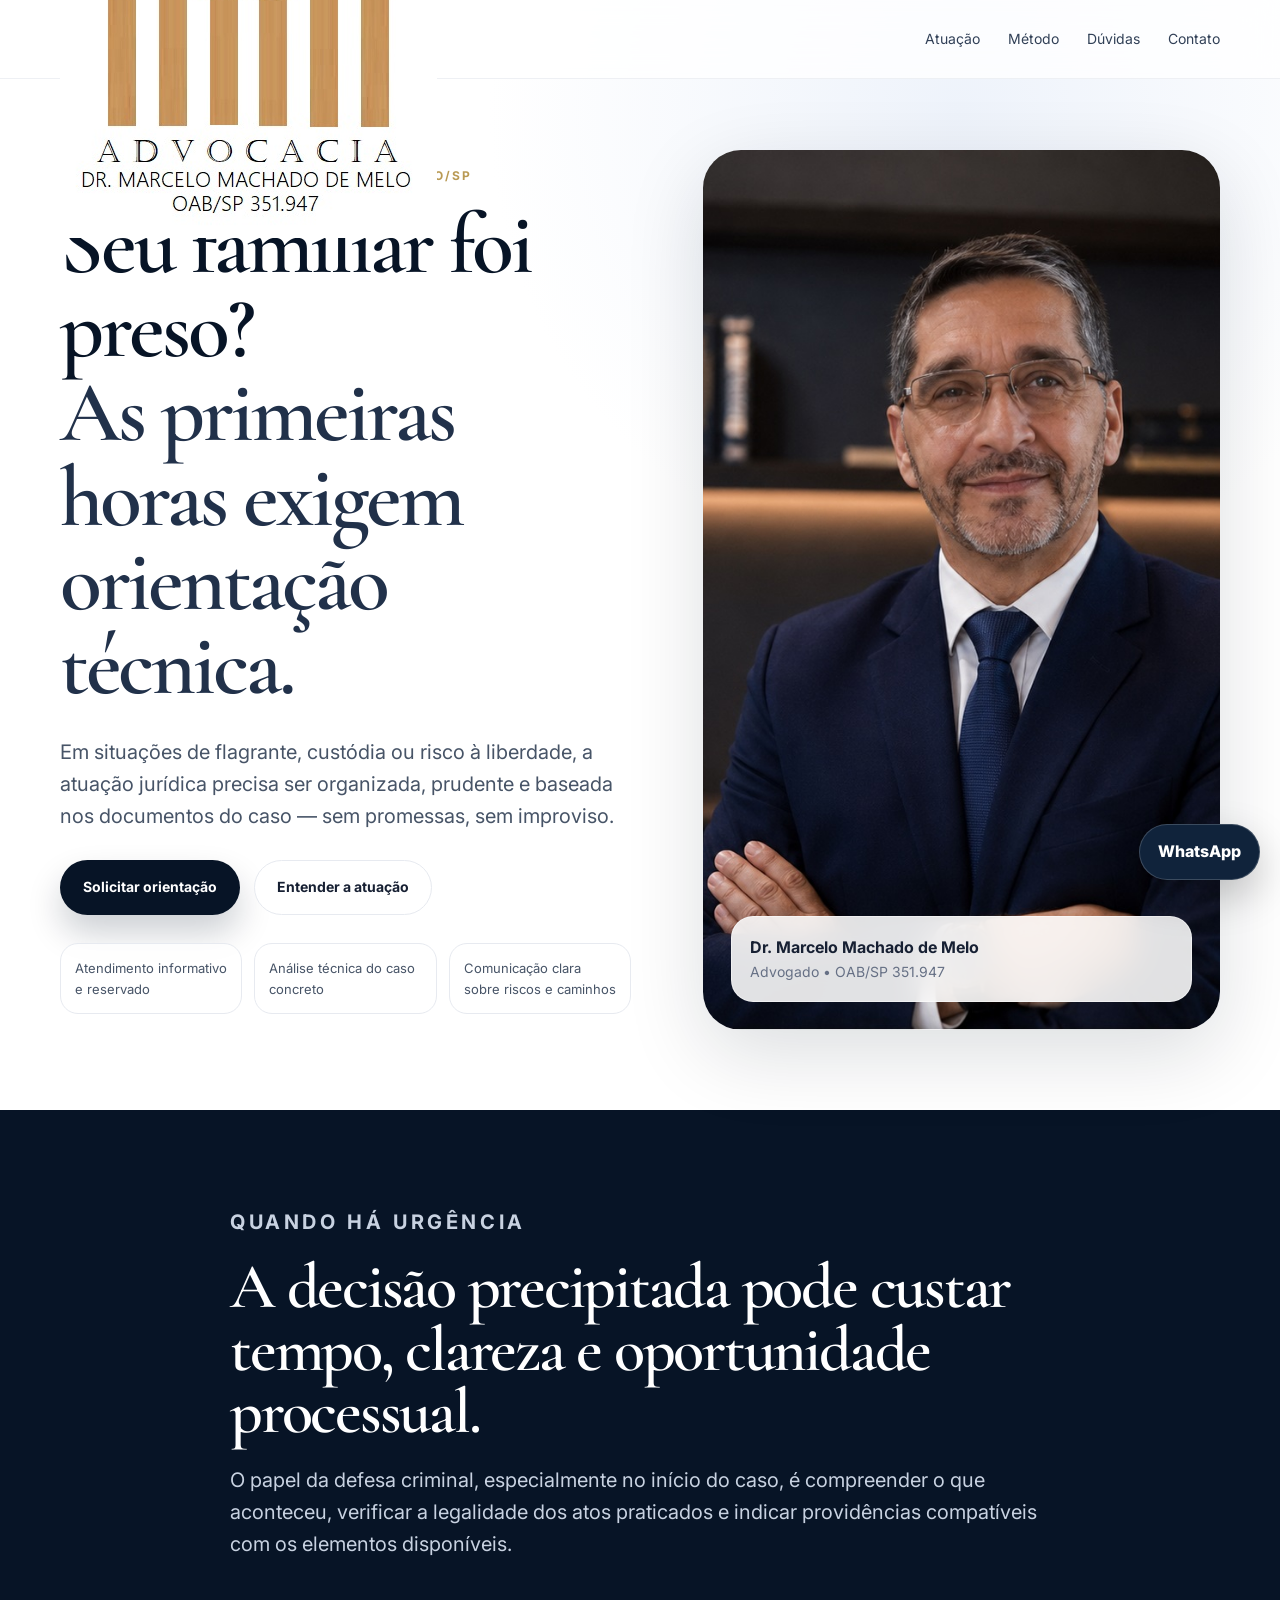
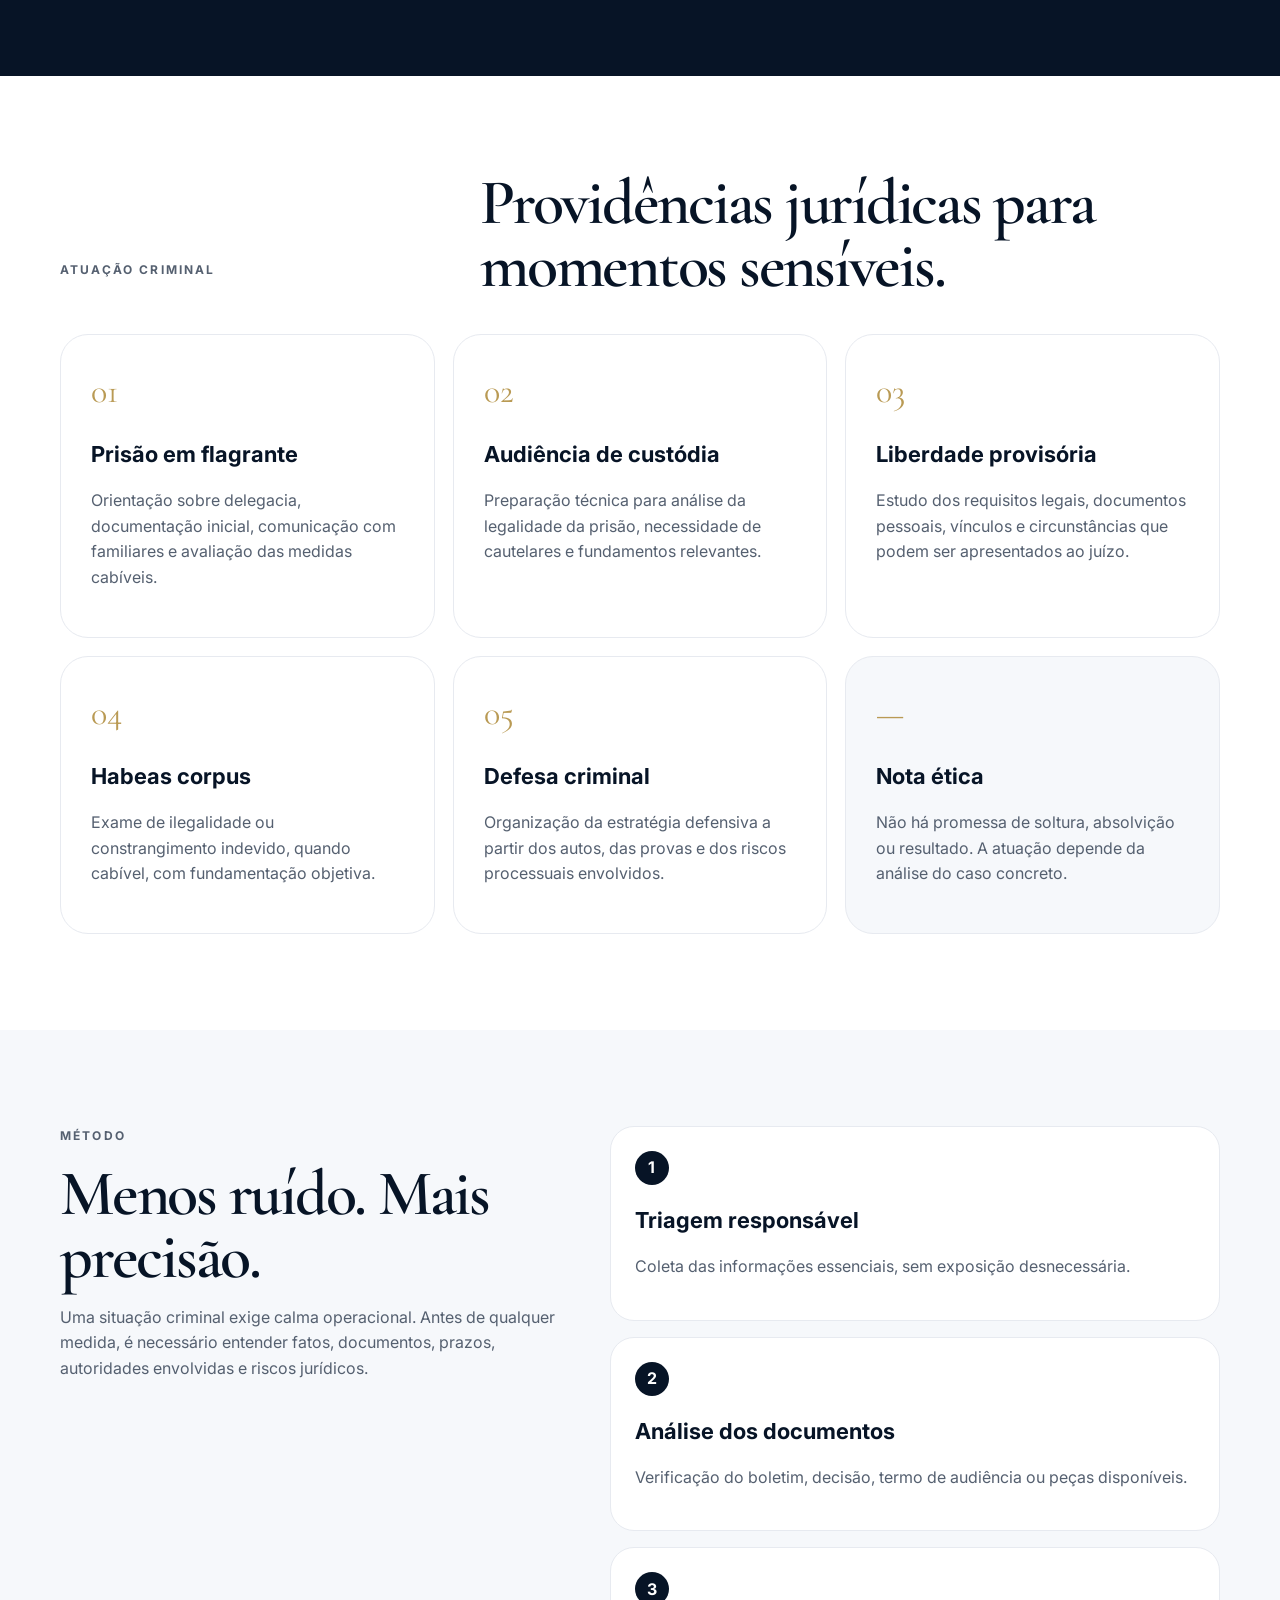
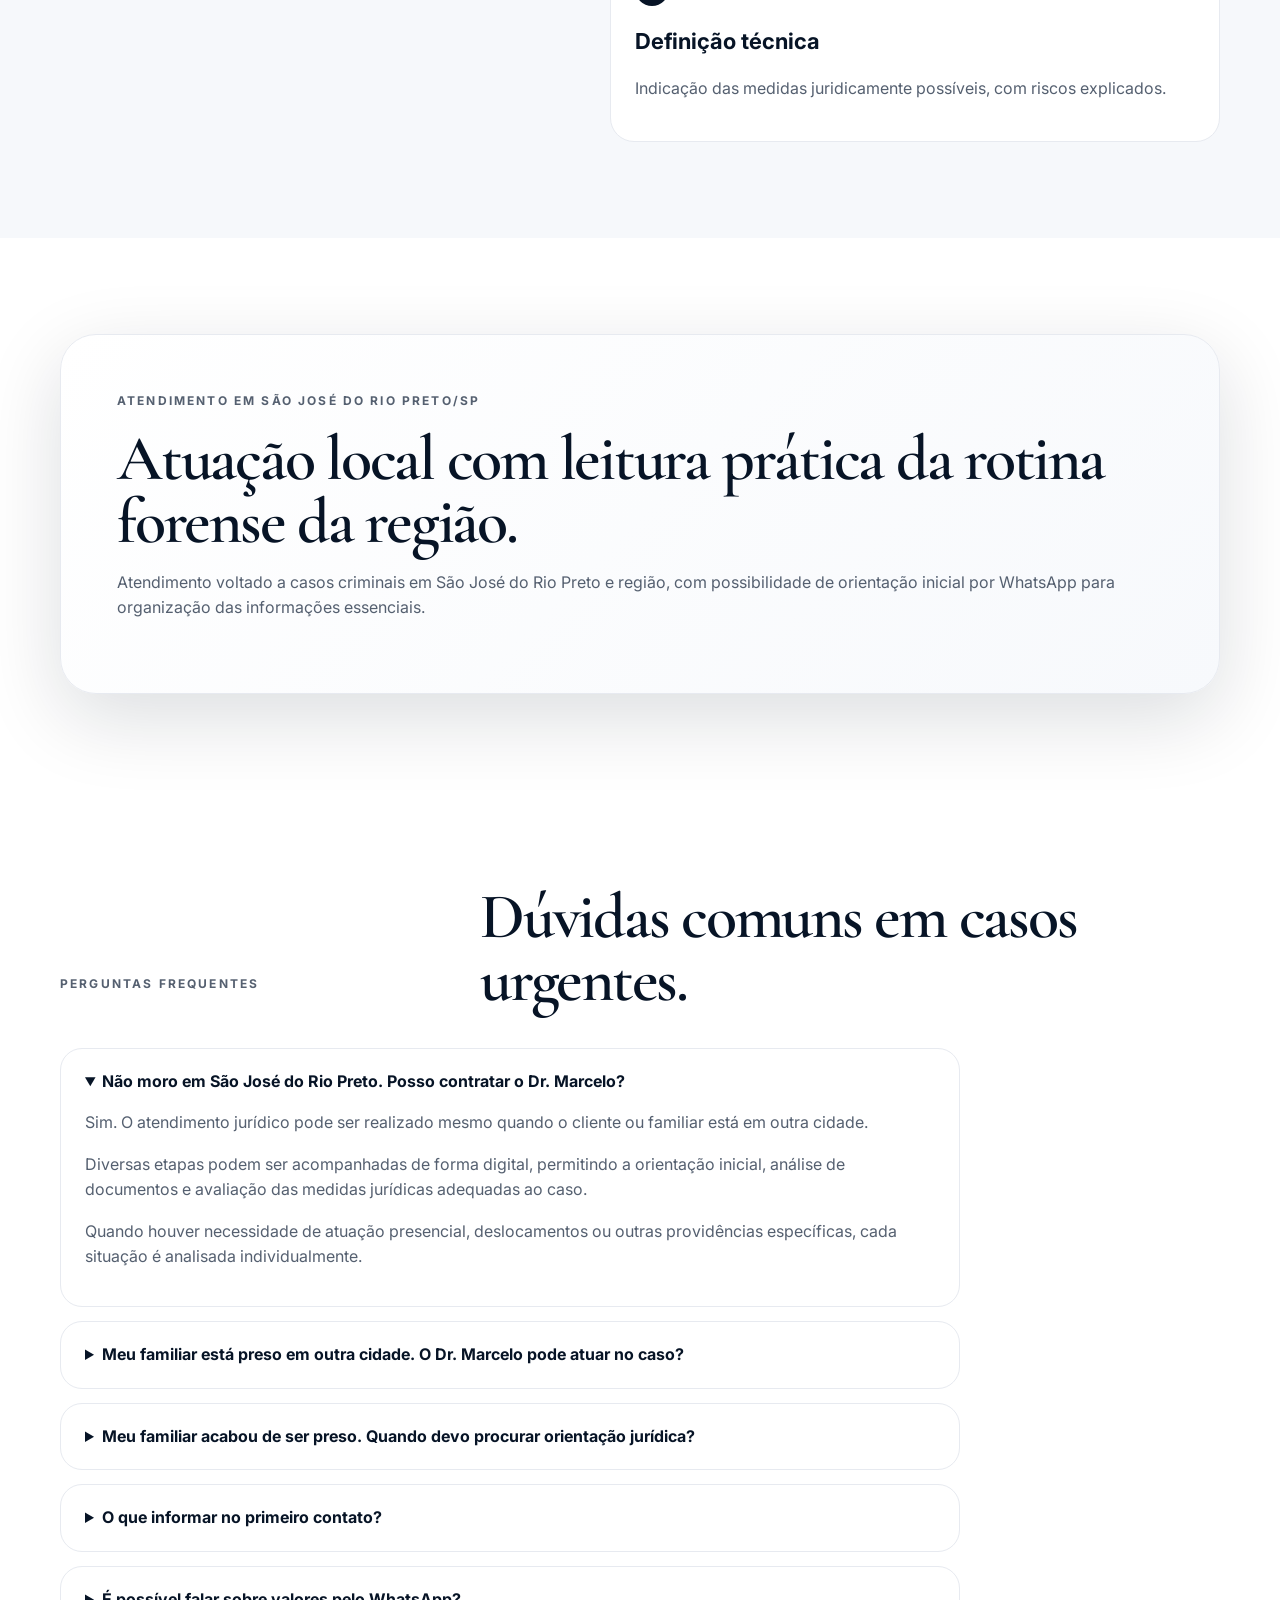
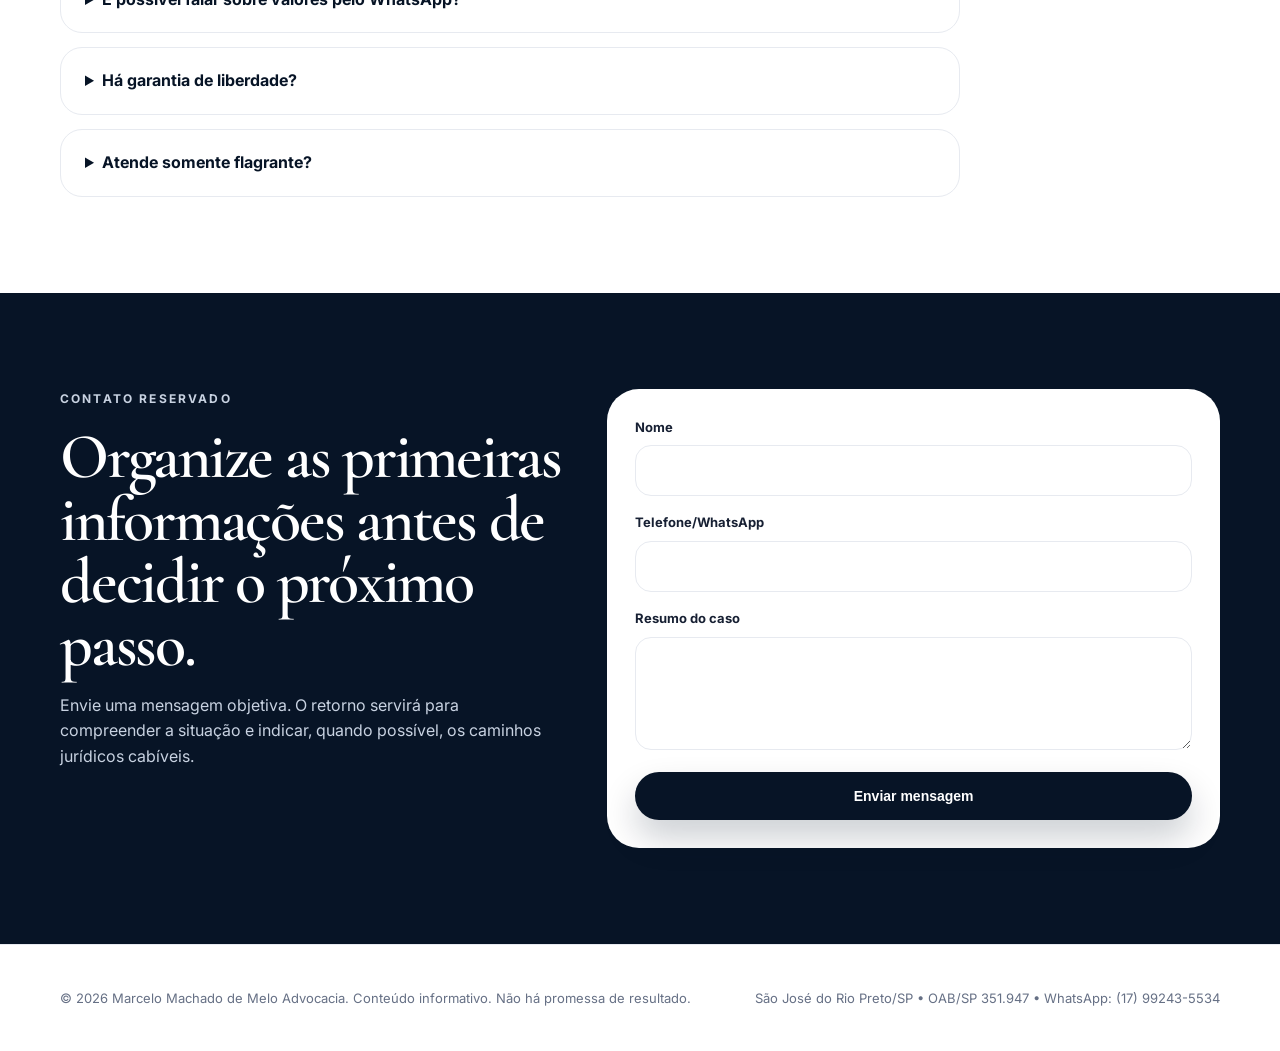
==== commit 93630eba: "index.html" ====
--- a/index.html
+++ b/index.html
@@ -24,93 +24,6 @@
   <meta property="og:image" content="https://seudominio.com.br/dr-marcelo.jpg">
   <meta property="og:url" content="https://seudominio.com.br/">
   <meta name="twitter:card" content="summary_large_image">
-
-  <script type="application/ld+json">
-  {
-    "@context":"https://schema.org",
-    "@graph":[
-      {
-        "@type":["LegalService","Attorney","LocalBusiness"],
-        "@id":"https://seudominio.com.br/#office",
-        "name":"Marcelo Machado de Melo Advocacia Criminal",
-        "image":"https://seudominio.com.br/dr-marcelo.jpg",
-        "url":"https://seudominio.com.br/",
-        "telephone":"+55-17-99243-5534",
-        "email":"m.melo@adv.oabsp.org.br",
-        "priceRange":"Sob consulta",
-        "address":{
-          "@type":"PostalAddress",
-          "addressLocality":"São José do Rio Preto",
-          "addressRegion":"SP",
-          "addressCountry":"BR"
-        },
-        "areaServed":[
-          "São José do Rio Preto",
-          "Mirassol",
-          "Bady Bassitt",
-          "Cedral",
-          "Guapiaçu",
-          "Olímpia",
-          "Catanduva"
-        ],
-        "knowsAbout":[
-          "Prisão em flagrante",
-          "Audiência de custódia",
-          "Liberdade provisória",
-          "Habeas corpus",
-          "Defesa criminal"
-        ],
-        "description":"Serviços jurídicos de natureza criminal, com atendimento informativo, técnico e compatível com as normas da OAB."
-      },
-      {
-        "@type":"FAQPage",
-        "@id":"https://seudominio.com.br/#faq",
-        "mainEntity":[
-          {
-            "@type":"Question",
-            "name":"Não moro em São José do Rio Preto. Posso contratar o Dr. Marcelo?",
-            "acceptedAnswer":{
-              "@type":"Answer",
-              "text":"Sim. O atendimento jurídico pode ser realizado mesmo quando o cliente ou familiar está em outra cidade. Diversas etapas podem ser acompanhadas de forma digital, permitindo orientação inicial, análise de documentos e avaliação das medidas jurídicas adequadas ao caso. Quando houver necessidade de atuação presencial, deslocamentos ou outras providências específicas, cada situação é analisada individualmente."
-            }
-          },
-          {
-            "@type":"Question",
-            "name":"Meu familiar está preso em outra cidade. O Dr. Marcelo pode atuar no caso?",
-            "acceptedAnswer":{
-              "@type":"Answer",
-              "text":"Sim. A atuação na área criminal não fica limitada apenas à comarca onde o escritório está localizado. É possível analisar processos, orientar familiares e acompanhar situações envolvendo prisões em diferentes cidades. Quando necessária a realização de diligências presenciais, atendimento em unidade prisional ou acompanhamento de atos processuais, as medidas são avaliadas conforme o caso concreto."
-            }
-          },
-          {
-            "@type":"Question",
-            "name":"Meu familiar acabou de ser preso. Quando devo procurar orientação jurídica?",
-            "acceptedAnswer":{
-              "@type":"Answer",
-              "text":"Situações envolvendo prisão exigem atenção desde os primeiros momentos, especialmente para compreensão do procedimento, análise dos documentos existentes e verificação das possibilidades previstas em lei. Cada caso depende da análise individual dos fatos, documentos e fase do procedimento."
-            }
-          },
-          {
-            "@type":"Question",
-            "name":"O que informar no primeiro contato?",
-            "acceptedAnswer":{
-              "@type":"Answer",
-              "text":"Nome completo da pessoa presa, local da prisão, delegacia, horário aproximado, crime informado e se já existe audiência designada."
-            }
-          },
-          {
-            "@type":"Question",
-            "name":"Há garantia de liberdade?",
-            "acceptedAnswer":{
-              "@type":"Answer",
-              "text":"Não. Qualquer promessa de resultado é inadequada. O trabalho jurídico consiste em avaliar fundamentos, documentos e medidas cabíveis."
-            }
-          }
-        ]
-      }
-    ]
-  }
-  </script>
 </head>
 
 <body>
@@ -118,9 +31,12 @@
 
   <header class="site-header" data-header>
     <div class="container header-inner">
-      <a class="brand" href="#topo" aria-label="Início">
-        <span>MM</span>
-        <small>Advocacia Criminal</small>
+
+      <a class="brand" href="#topo" aria-label="Marcelo Machado de Melo Advocacia">
+        <img 
+          src="logo.jpg" 
+          alt="Marcelo Machado de Melo Advocacia Criminal"
+          class="logo-header">
       </a>
 
       <button class="nav-toggle" type="button" aria-label="Abrir menu" aria-expanded="false" data-nav-toggle>
@@ -174,7 +90,7 @@
 
           <div class="profile-note">
             <strong>Dr. Marcelo Machado de Melo</strong>
-            <span>Advogado • OAB/SP</span>
+            <span>Advogado • OAB/SP 351.947</span>
           </div>
         </aside>
       </div>
@@ -290,80 +206,46 @@
         </div>
 
         <div class="faq-list">
-
           <details class="reveal" open>
             <summary>Não moro em São José do Rio Preto. Posso contratar o Dr. Marcelo?</summary>
-            <p>
-              Sim. O atendimento jurídico pode ser realizado mesmo quando o cliente ou familiar está em outra cidade.
-            </p>
-            <p>
-              Diversas etapas podem ser acompanhadas de forma digital, permitindo a orientação inicial, análise de documentos
-              e avaliação das medidas jurídicas adequadas ao caso.
-            </p>
-            <p>
-              Quando houver necessidade de atuação presencial, deslocamentos ou outras providências específicas, cada situação
-              é analisada individualmente.
-            </p>
+            <p>Sim. O atendimento jurídico pode ser realizado mesmo quando o cliente ou familiar está em outra cidade.</p>
+            <p>Diversas etapas podem ser acompanhadas de forma digital, permitindo a orientação inicial, análise de documentos e avaliação das medidas jurídicas adequadas ao caso.</p>
+            <p>Quando houver necessidade de atuação presencial, deslocamentos ou outras providências específicas, cada situação é analisada individualmente.</p>
           </details>
 
           <details class="reveal">
             <summary>Meu familiar está preso em outra cidade. O Dr. Marcelo pode atuar no caso?</summary>
-            <p>
-              Sim. A atuação na área criminal não fica limitada apenas à comarca onde o escritório está localizado.
-            </p>
-            <p>
-              É possível analisar processos, orientar familiares e acompanhar situações envolvendo prisões em diferentes cidades.
-            </p>
-            <p>
-              Quando necessária a realização de diligências presenciais, atendimento em unidade prisional ou acompanhamento de atos
-              processuais, as medidas são avaliadas conforme as características do caso concreto.
-            </p>
+            <p>Sim. A atuação na área criminal não fica limitada apenas à comarca onde o escritório está localizado.</p>
+            <p>É possível analisar processos, orientar familiares e acompanhar situações envolvendo prisões em diferentes cidades.</p>
+            <p>Quando necessária a realização de diligências presenciais, atendimento em unidade prisional ou acompanhamento de atos processuais, as medidas são avaliadas conforme as características do caso concreto.</p>
           </details>
 
           <details class="reveal">
             <summary>Meu familiar acabou de ser preso. Quando devo procurar orientação jurídica?</summary>
-            <p>
-              Situações envolvendo prisão exigem atenção desde os primeiros momentos, especialmente para compreensão do procedimento,
-              análise dos documentos existentes e verificação das possibilidades previstas em lei.
-            </p>
-            <p>
-              A orientação jurídica inicial permite que familiares compreendam quais são os próximos passos e quais medidas podem ser
-              avaliadas conforme a situação apresentada.
-            </p>
-            <p>
-              Cada caso depende da análise individual dos fatos, documentos e fase do procedimento.
-            </p>
+            <p>Situações envolvendo prisão exigem atenção desde os primeiros momentos, especialmente para compreensão do procedimento, análise dos documentos existentes e verificação das possibilidades previstas em lei.</p>
+            <p>A orientação jurídica inicial permite que familiares compreendam quais são os próximos passos e quais medidas podem ser avaliadas conforme a situação apresentada.</p>
+            <p>Cada caso depende da análise individual dos fatos, documentos e fase do procedimento.</p>
           </details>
 
           <details class="reveal">
             <summary>O que informar no primeiro contato?</summary>
-            <p>
-              Nome completo da pessoa presa, local da prisão, delegacia, horário aproximado, crime informado e se já existe audiência designada.
-            </p>
+            <p>Nome completo da pessoa presa, local da prisão, delegacia, horário aproximado, crime informado e se já existe audiência designada.</p>
           </details>
 
           <details class="reveal">
             <summary>É possível falar sobre valores pelo WhatsApp?</summary>
-            <p>
-              Honorários dependem da complexidade, urgência, deslocamento e atos necessários.
-              A definição deve ocorrer após compreensão mínima do caso.
-            </p>
+            <p>Honorários dependem da complexidade, urgência, deslocamento e atos necessários. A definição deve ocorrer após compreensão mínima do caso.</p>
           </details>
 
           <details class="reveal">
             <summary>Há garantia de liberdade?</summary>
-            <p>
-              Não. Qualquer promessa de resultado é inadequada. O trabalho jurídico consiste em avaliar fundamentos, documentos e medidas cabíveis.
-            </p>
+            <p>Não. Qualquer promessa de resultado é inadequada. O trabalho jurídico consiste em avaliar fundamentos, documentos e medidas cabíveis.</p>
           </details>
 
           <details class="reveal">
             <summary>Atende somente flagrante?</summary>
-            <p>
-              Não. A atuação inclui audiência de custódia, pedidos de liberdade, habeas corpus e defesa criminal em geral.
-            </p>
-          </details>
-
+            <p>Não. A atuação inclui audiência de custódia, pedidos de liberdade, habeas corpus e defesa criminal em geral.</p>
+          </details>
         </div>
       </div>
     </section>
@@ -413,7 +295,7 @@
   <footer class="footer">
     <div class="container">
       <p>© <span data-year></span> Marcelo Machado de Melo Advocacia. Conteúdo informativo. Não há promessa de resultado.</p>
-      <p>São José do Rio Preto/SP • OAB/SP • WhatsApp: (17) 99243-5534</p>
+      <p>São José do Rio Preto/SP • OAB/SP 351.947 • WhatsApp: (17) 99243-5534</p>
     </div>
   </footer>
 
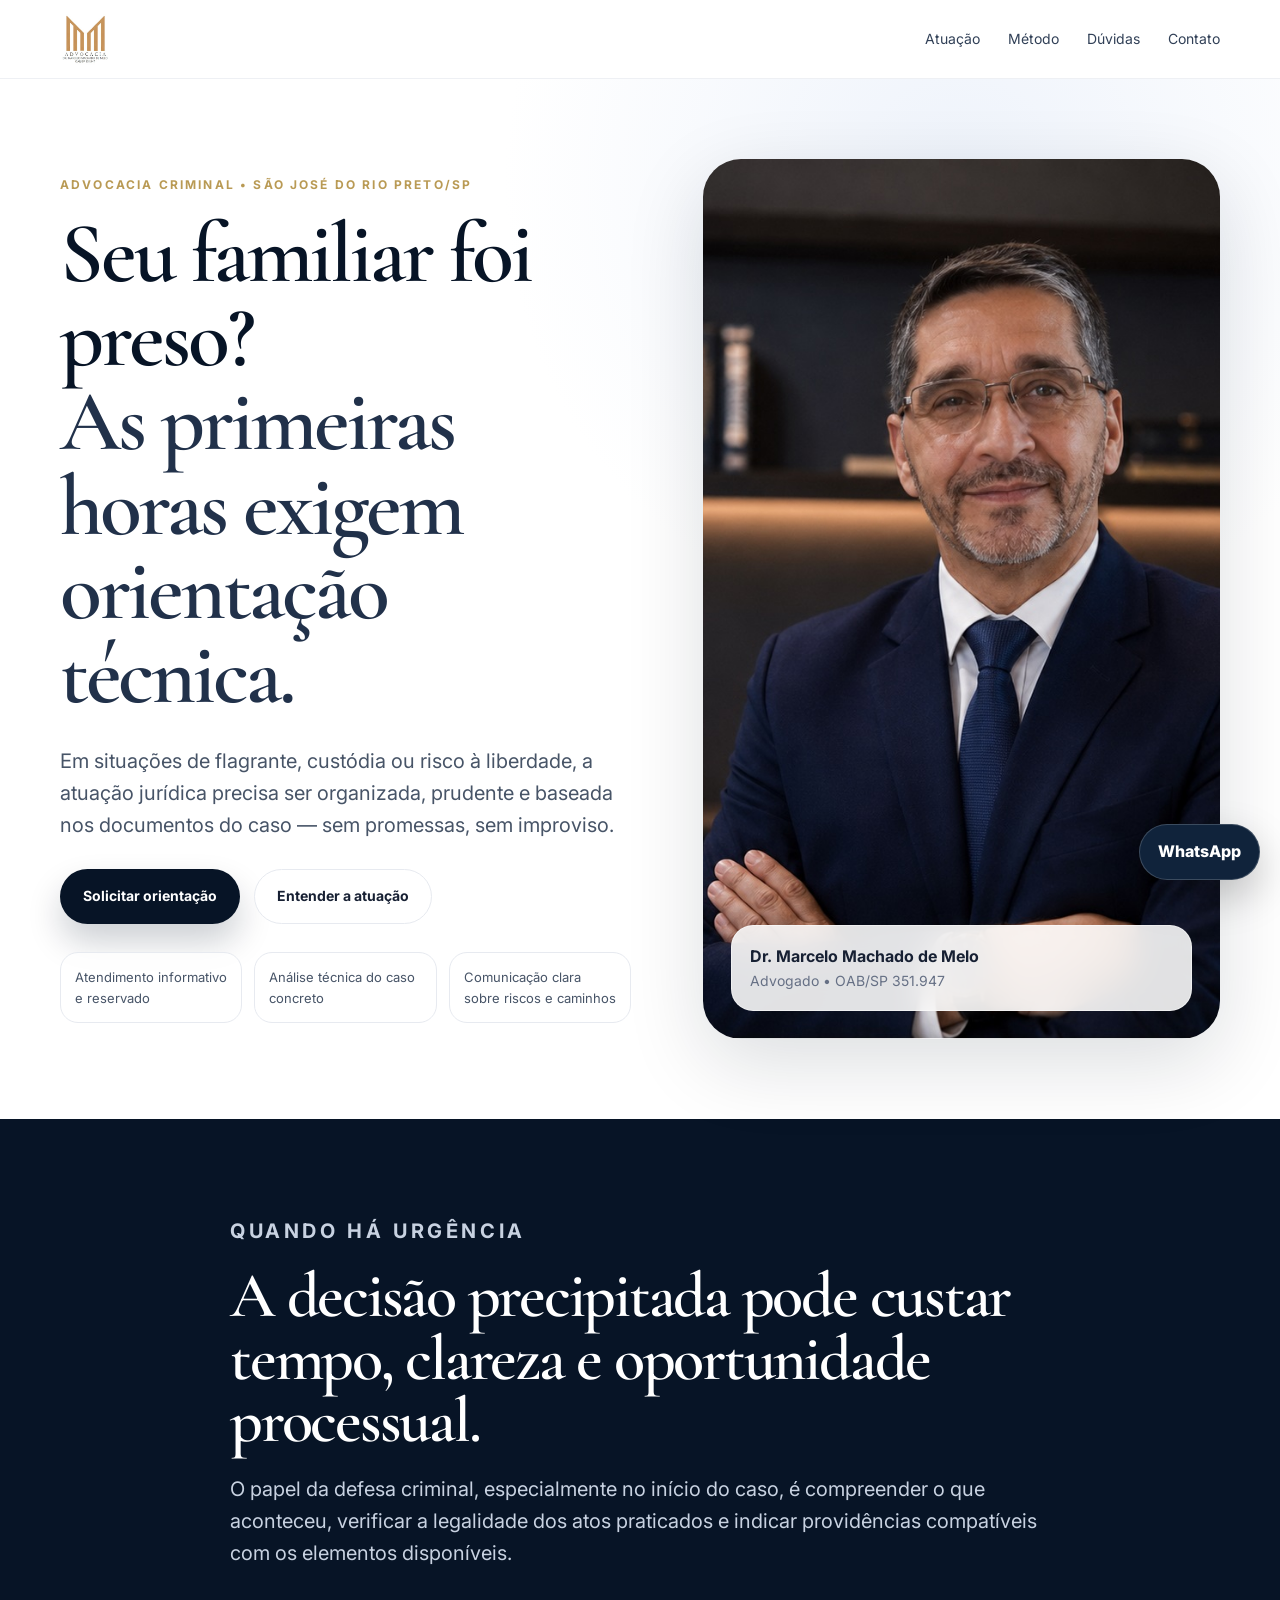
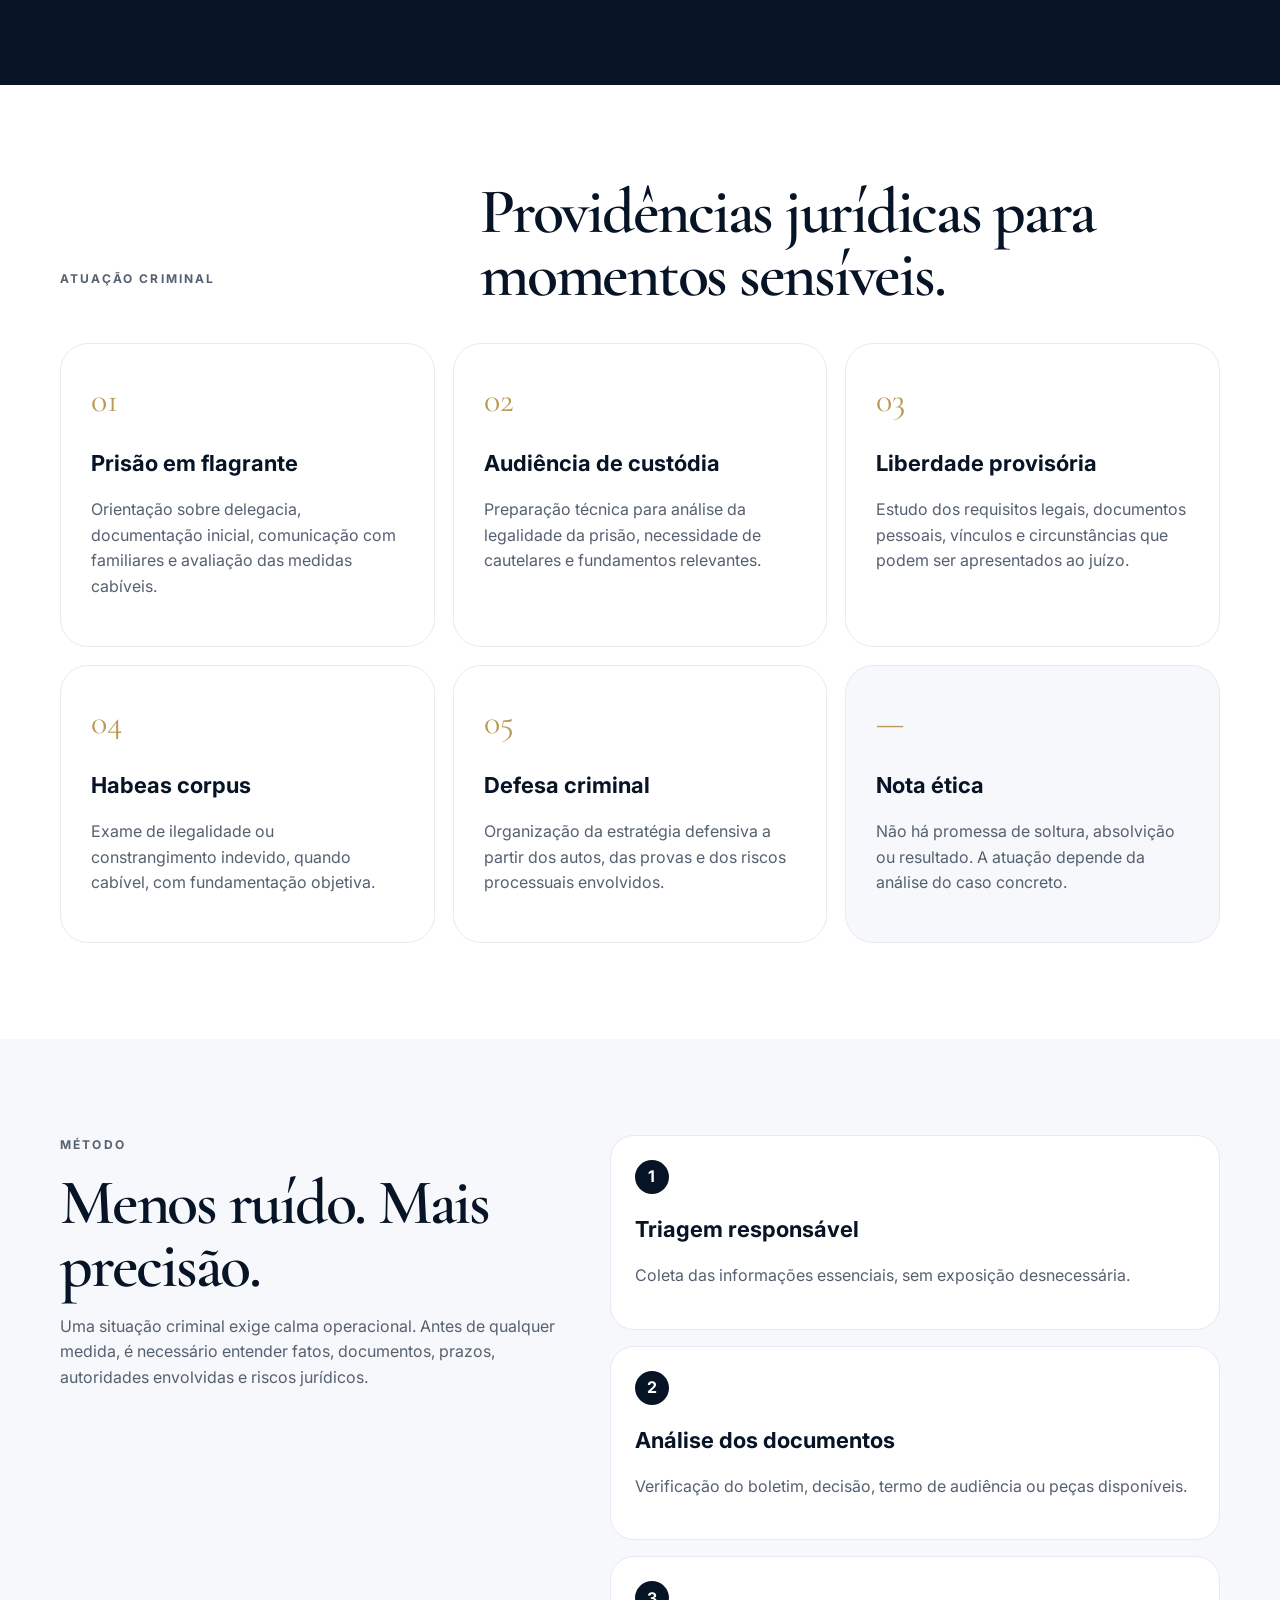
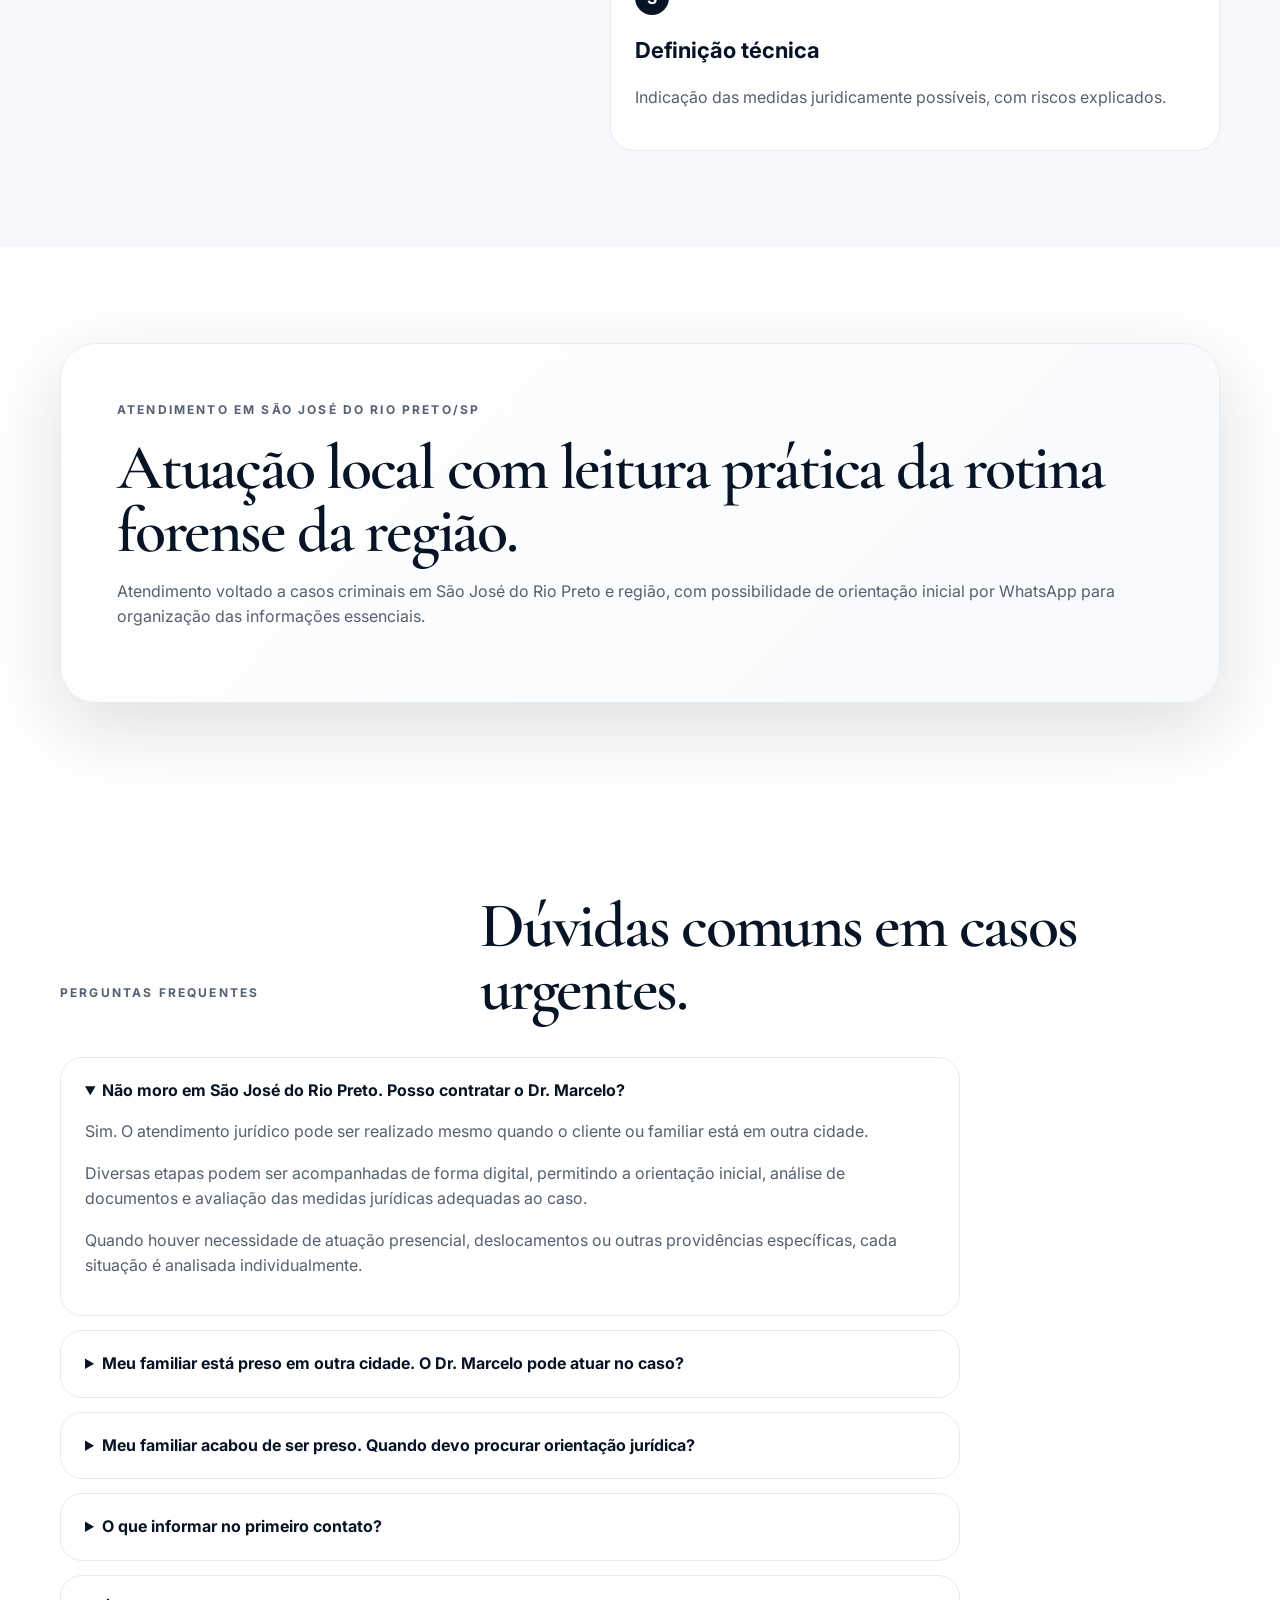
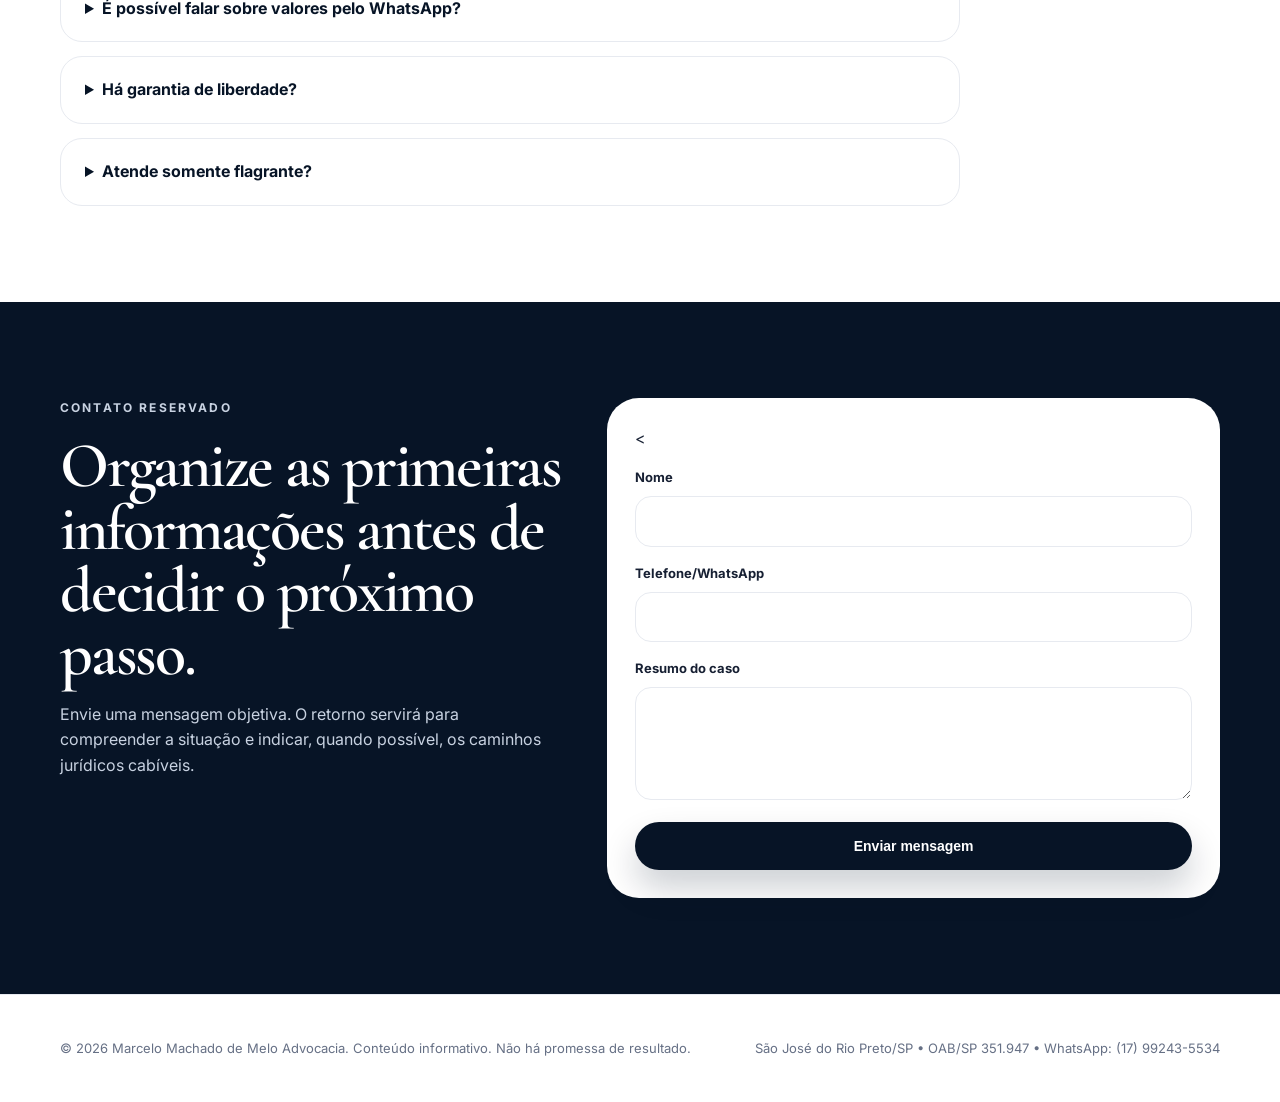
==== commit 9330d2ec: "index.html" ====
--- a/index.html
+++ b/index.html
@@ -265,7 +265,7 @@
           <input type="hidden" name="_subject" value="Contato - Landing Page Criminal">
           <input type="hidden" name="_captcha" value="false">
           <input type="hidden" name="_template" value="table">
-          <input type="hidden" name="_next" value="https://SEU-LINK-DO-SITE/obrigado.html">
+          <<input type="hidden" name="_next" value="obrigado.html">
 
           <label>
             Nome
--- a/style.css
+++ b/style.css
@@ -1 +1 @@
-:root{--navy:#071426;--navy2:#0d2038;--ink:#172033;--muted:#667085;--line:#e7eaf0;--soft:#f6f8fb;--gold:#b99a54;--white:#fff;--radius:28px;--shadow:0 24px 80px rgba(7,20,38,.14);--serif:'Cormorant Garamond',serif;--sans:'Inter',system-ui,sans-serif}*{box-sizing:border-box}html{scroll-behavior:smooth}body{margin:0;font-family:var(--sans);color:var(--ink);background:var(--white);line-height:1.6}img{max-width:100%;display:block}a{color:inherit;text-decoration:none}.container{width:min(1160px,calc(100% - 40px));margin:auto}.narrow{width:min(820px,calc(100% - 40px))}.skip{position:absolute;left:-999px}.skip:focus{left:20px;top:20px;z-index:99;background:#fff;padding:12px 16px;border-radius:999px}.site-header{position:fixed;top:0;left:0;right:0;z-index:50;background:rgba(255,255,255,.78);backdrop-filter:blur(18px);border-bottom:1px solid rgba(231,234,240,.7)}.header-inner{height:78px;display:flex;align-items:center;justify-content:space-between}.brand{display:flex;align-items:center;gap:12px;font-weight:700}.brand span{display:grid;place-items:center;width:42px;height:42px;border:1px solid var(--line);border-radius:50%;font-family:var(--serif);font-size:20px;color:var(--gold)}.brand small{font-size:13px;letter-spacing:.08em;text-transform:uppercase}.nav{display:flex;gap:28px;font-size:14px;color:#314057}.nav a:hover{color:var(--gold)}.nav-toggle{display:none;background:none;border:0}.hero{padding:150px 0 80px;background:radial-gradient(circle at 75% 10%,#eef3fb 0,#fff 34%,#fff 100%)}.hero-grid{display:grid;grid-template-columns:1.05fr .95fr;gap:72px;align-items:center}.eyebrow,.section-kicker{font-size:12px;text-transform:uppercase;letter-spacing:.18em;color:var(--gold);font-weight:700;margin:0 0 18px}.hero h1,.section h2{font-family:var(--serif);font-weight:600;letter-spacing:-.035em;line-height:.98;color:var(--navy);margin:0}.hero h1{font-size:clamp(48px,7vw,86px)}.hero h1 span{display:block;color:#21314a}.lead{font-size:20px;color:#475467;max-width:680px;margin:28px 0}.hero-actions{display:flex;gap:14px;flex-wrap:wrap}.btn{display:inline-flex;align-items:center;justify-content:center;border-radius:999px;padding:15px 22px;font-weight:700;font-size:14px;border:1px solid transparent;transition:.25s}.btn.primary{background:var(--navy);color:#fff;box-shadow:0 18px 34px rgba(7,20,38,.2)}.btn.primary:hover{transform:translateY(-2px);background:#0b1d34}.btn.secondary{border-color:var(--line);background:#fff}.trust-list{display:grid;grid-template-columns:repeat(3,1fr);gap:12px;padding:0;margin:28px 0 0;list-style:none;font-size:13px;color:#475467}.trust-list li{padding:14px;border:1px solid var(--line);border-radius:18px;background:rgba(255,255,255,.8)}.hero-card{position:relative}.portrait-wrap{border-radius:38px;overflow:hidden;box-shadow:var(--shadow);background:var(--soft)}.portrait-wrap img{aspect-ratio:4/5;object-fit:cover}.profile-note{position:absolute;left:28px;right:28px;bottom:28px;background:rgba(255,255,255,.88);backdrop-filter:blur(14px);border:1px solid rgba(255,255,255,.5);border-radius:22px;padding:18px}.profile-note strong,.profile-note span{display:block}.profile-note span{color:var(--muted);font-size:14px}.section{padding:96px 0}.section h2{font-size:clamp(38px,5vw,64px)}.section p{color:#556070}.problem{background:var(--navy);color:#fff}.problem h2{color:#fff}.problem p{font-size:20px;color:#c8d2e1}.section-head{display:flex;justify-content:space-between;gap:40px;align-items:end;margin-bottom:36px}.section-head h2{max-width:740px}.cards{display:grid;grid-template-columns:repeat(3,1fr);gap:18px}.card{min-height:260px;padding:30px;border:1px solid var(--line);border-radius:var(--radius);background:#fff;transition:.25s}.card:hover{transform:translateY(-4px);box-shadow:var(--shadow)}.card span{font-family:var(--serif);font-size:34px;color:var(--gold)}.card h3,.steps h3{font-size:22px;color:var(--navy);margin:18px 0 10px}.card.muted{background:var(--soft)}.method{background:var(--soft)}.method-grid{display:grid;grid-template-columns:.9fr 1.1fr;gap:50px;align-items:start}.steps{display:grid;gap:16px}.steps div{background:#fff;border:1px solid var(--line);border-radius:24px;padding:24px}.steps b{display:grid;place-items:center;width:34px;height:34px;background:var(--navy);color:#fff;border-radius:50%}.local-box{border:1px solid var(--line);border-radius:36px;padding:56px;background:linear-gradient(135deg,#fff,#f7f9fc);box-shadow:var(--shadow)}.faq-list{display:grid;gap:14px;max-width:900px}.faq details{border:1px solid var(--line);border-radius:22px;padding:20px 24px;background:#fff}.faq summary{cursor:pointer;font-weight:700;color:var(--navy)}.contact{background:var(--navy);color:#fff}.contact h2{color:#fff}.contact p{color:#c8d2e1}.contact-grid{display:grid;grid-template-columns:.9fr 1.1fr;gap:46px;align-items:start}.contact-form{background:#fff;border-radius:32px;padding:28px;display:grid;gap:16px;color:var(--ink)}label{font-weight:700;font-size:13px}input,textarea{width:100%;margin-top:8px;border:1px solid var(--line);border-radius:16px;padding:14px;font:inherit;outline:none}input:focus,textarea:focus{border-color:var(--gold);box-shadow:0 0 0 4px rgba(185,154,84,.12)}.whatsapp{position:fixed;right:20px;bottom:20px;z-index:45;background:#10233b;color:#fff;border:1px solid rgba(255,255,255,.18);border-radius:999px;padding:14px 18px;font-weight:800;box-shadow:0 16px 40px rgba(0,0,0,.22)}.footer{padding:30px 0;border-top:1px solid var(--line);color:var(--muted);font-size:13px}.footer .container{display:flex;justify-content:space-between;gap:20px}.reveal{opacity:0;transform:translateY(18px);transition:opacity .7s ease,transform .7s ease}.reveal.is-visible{opacity:1;transform:none}@media (max-width:900px){.nav-toggle{display:grid;gap:5px}.nav-toggle span{display:block;width:24px;height:2px;background:var(--navy)}.nav{position:fixed;top:78px;left:20px;right:20px;display:none;flex-direction:column;padding:22px;background:#fff;border:1px solid var(--line);border-radius:22px;box-shadow:var(--shadow)}.nav.open{display:flex}.hero{padding-top:118px}.hero-grid,.method-grid,.contact-grid{grid-template-columns:1fr;gap:36px}.trust-list,.cards{grid-template-columns:1fr}.section-head{display:block}.footer .container{display:block}.local-box{padding:32px}.section{padding:72px 0}}@media (max-width:520px){.container,.narrow{width:min(100% - 28px,1160px)}.hero h1{font-size:46px}.lead{font-size:17px}.btn{width:100%}.profile-note{position:static;margin-top:12px}.portrait-wrap{border-radius:28px}.whatsapp{left:14px;right:14px;text-align:center}.footer{padding-bottom:86px}}
+:root{--navy:#071426;--navy2:#0d2038;--ink:#172033;--muted:#667085;--line:#e7eaf0;--soft:#f6f8fb;--gold:#b99a54;--white:#fff;--radius:28px;--shadow:0 24px 80px rgba(7,20,38,.14);--serif:'Cormorant Garamond',serif;--sans:'Inter',system-ui,sans-serif}*{box-sizing:border-box}html{scroll-behavior:smooth}body{margin:0;font-family:var(--sans);color:var(--ink);background:var(--white);line-height:1.6}img{max-width:100%;display:block}a{color:inherit;text-decoration:none}.container{width:min(1160px,calc(100% - 40px));margin:auto}.narrow{width:min(820px,calc(100% - 40px))}.skip{position:absolute;left:-999px}.skip:focus{left:20px;top:20px;z-index:99;background:#fff;padding:12px 16px;border-radius:999px}.site-header{position:relative;z-index:50;background:rgba(255,255,255,.78);border-bottom:1px solid rgba(231,234,240,.7);overflow:hidden}.header-inner{height:78px;display:flex;align-items:center;justify-content:space-between}.brand{display:flex;align-items:center;height:78px;overflow:hidden}.logo-header{width:auto;height:54px;max-width:180px;object-fit:contain;display:block}.brand span{display:none}.brand small{display:none}.nav{display:flex;gap:28px;font-size:14px;color:#314057}.nav a:hover{color:var(--gold)}.nav-toggle{display:none;background:none;border:0}.hero{padding:80px 0 80px;background:radial-gradient(circle at 75% 10%,#eef3fb 0,#fff 34%,#fff 100%)}.hero-grid{display:grid;grid-template-columns:1.05fr .95fr;gap:72px;align-items:center}.eyebrow,.section-kicker{font-size:12px;text-transform:uppercase;letter-spacing:.18em;color:var(--gold);font-weight:700;margin:0 0 18px}.hero h1,.section h2{font-family:var(--serif);font-weight:600;letter-spacing:-.035em;line-height:.98;color:var(--navy);margin:0}.hero h1{font-size:clamp(48px,7vw,86px)}.hero h1 span{display:block;color:#21314a}.lead{font-size:20px;color:#475467;max-width:680px;margin:28px 0}.hero-actions{display:flex;gap:14px;flex-wrap:wrap}.btn{display:inline-flex;align-items:center;justify-content:center;border-radius:999px;padding:15px 22px;font-weight:700;font-size:14px;border:1px solid transparent;transition:.25s}.btn.primary{background:var(--navy);color:#fff;box-shadow:0 18px 34px rgba(7,20,38,.2)}.btn.primary:hover{transform:translateY(-2px);background:#0b1d34}.btn.secondary{border-color:var(--line);background:#fff}.trust-list{display:grid;grid-template-columns:repeat(3,1fr);gap:12px;padding:0;margin:28px 0 0;list-style:none;font-size:13px;color:#475467}.trust-list li{padding:14px;border:1px solid var(--line);border-radius:18px;background:rgba(255,255,255,.8)}.hero-card{position:relative}.portrait-wrap{border-radius:38px;overflow:hidden;box-shadow:var(--shadow);background:var(--soft)}.portrait-wrap img{aspect-ratio:4/5;object-fit:cover}.profile-note{position:absolute;left:28px;right:28px;bottom:28px;background:rgba(255,255,255,.88);backdrop-filter:blur(14px);border:1px solid rgba(255,255,255,.5);border-radius:22px;padding:18px}.profile-note strong,.profile-note span{display:block}.profile-note span{color:var(--muted);font-size:14px}.section{padding:96px 0}.section h2{font-size:clamp(38px,5vw,64px)}.section p{color:#556070}.problem{background:var(--navy);color:#fff}.problem h2{color:#fff}.problem p{font-size:20px;color:#c8d2e1}.section-head{display:flex;justify-content:space-between;gap:40px;align-items:end;margin-bottom:36px}.section-head h2{max-width:740px}.cards{display:grid;grid-template-columns:repeat(3,1fr);gap:18px}.card{min-height:260px;padding:30px;border:1px solid var(--line);border-radius:var(--radius);background:#fff;transition:.25s}.card:hover{transform:translateY(-4px);box-shadow:var(--shadow)}.card span{font-family:var(--serif);font-size:34px;color:var(--gold)}.card h3,.steps h3{font-size:22px;color:var(--navy);margin:18px 0 10px}.card.muted{background:var(--soft)}.method{background:var(--soft)}.method-grid{display:grid;grid-template-columns:.9fr 1.1fr;gap:50px;align-items:start}.steps{display:grid;gap:16px}.steps div{background:#fff;border:1px solid var(--line);border-radius:24px;padding:24px}.steps b{display:grid;place-items:center;width:34px;height:34px;background:var(--navy);color:#fff;border-radius:50%}.local-box{border:1px solid var(--line);border-radius:36px;padding:56px;background:linear-gradient(135deg,#fff,#f7f9fc);box-shadow:var(--shadow)}.faq-list{display:grid;gap:14px;max-width:900px}.faq details{border:1px solid var(--line);border-radius:22px;padding:20px 24px;background:#fff}.faq summary{cursor:pointer;font-weight:700;color:var(--navy)}.contact{background:var(--navy);color:#fff}.contact h2{color:#fff}.contact p{color:#c8d2e1}.contact-grid{display:grid;grid-template-columns:.9fr 1.1fr;gap:46px;align-items:start}.contact-form{background:#fff;border-radius:32px;padding:28px;display:grid;gap:16px;color:var(--ink)}label{font-weight:700;font-size:13px}input,textarea{width:100%;margin-top:8px;border:1px solid var(--line);border-radius:16px;padding:14px;font:inherit;outline:none}input:focus,textarea:focus{border-color:var(--gold);box-shadow:0 0 0 4px rgba(185,154,84,.12)}.whatsapp{position:fixed;right:20px;bottom:20px;z-index:45;background:#10233b;color:#fff;border:1px solid rgba(255,255,255,.18);border-radius:999px;padding:14px 18px;font-weight:800;box-shadow:0 16px 40px rgba(0,0,0,.22)}.footer{padding:30px 0;border-top:1px solid var(--line);color:var(--muted);font-size:13px}.footer .container{display:flex;justify-content:space-between;gap:20px}.reveal{opacity:0;transform:translateY(18px);transition:opacity .7s ease,transform .7s ease}.reveal.is-visible{opacity:1;transform:none}@media (max-width:900px){.nav-toggle{display:grid;gap:5px}.nav-toggle span{display:block;width:24px;height:2px;background:var(--navy)}.nav{position:absolute;top:78px;left:20px;right:20px;display:none;flex-direction:column;padding:22px;background:#fff;border:1px solid var(--line);border-radius:22px;box-shadow:var(--shadow)}.nav.open{display:flex}.hero{padding-top:54px}.hero-grid,.method-grid,.contact-grid{grid-template-columns:1fr;gap:36px}.trust-list,.cards{grid-template-columns:1fr}.section-head{display:block}.footer .container{display:block}.local-box{padding:32px}.section{padding:72px 0}.logo-header{height:48px;max-width:160px}}@media (max-width:520px){.container,.narrow{width:min(100% - 28px,1160px)}.hero h1{font-size:46px}.lead{font-size:17px}.btn{width:100%}.profile-note{position:static;margin-top:12px}.portrait-wrap{border-radius:28px}.whatsapp{left:14px;right:14px;text-align:center}.footer{padding-bottom:86px}.logo-header{height:44px;max-width:145px}}
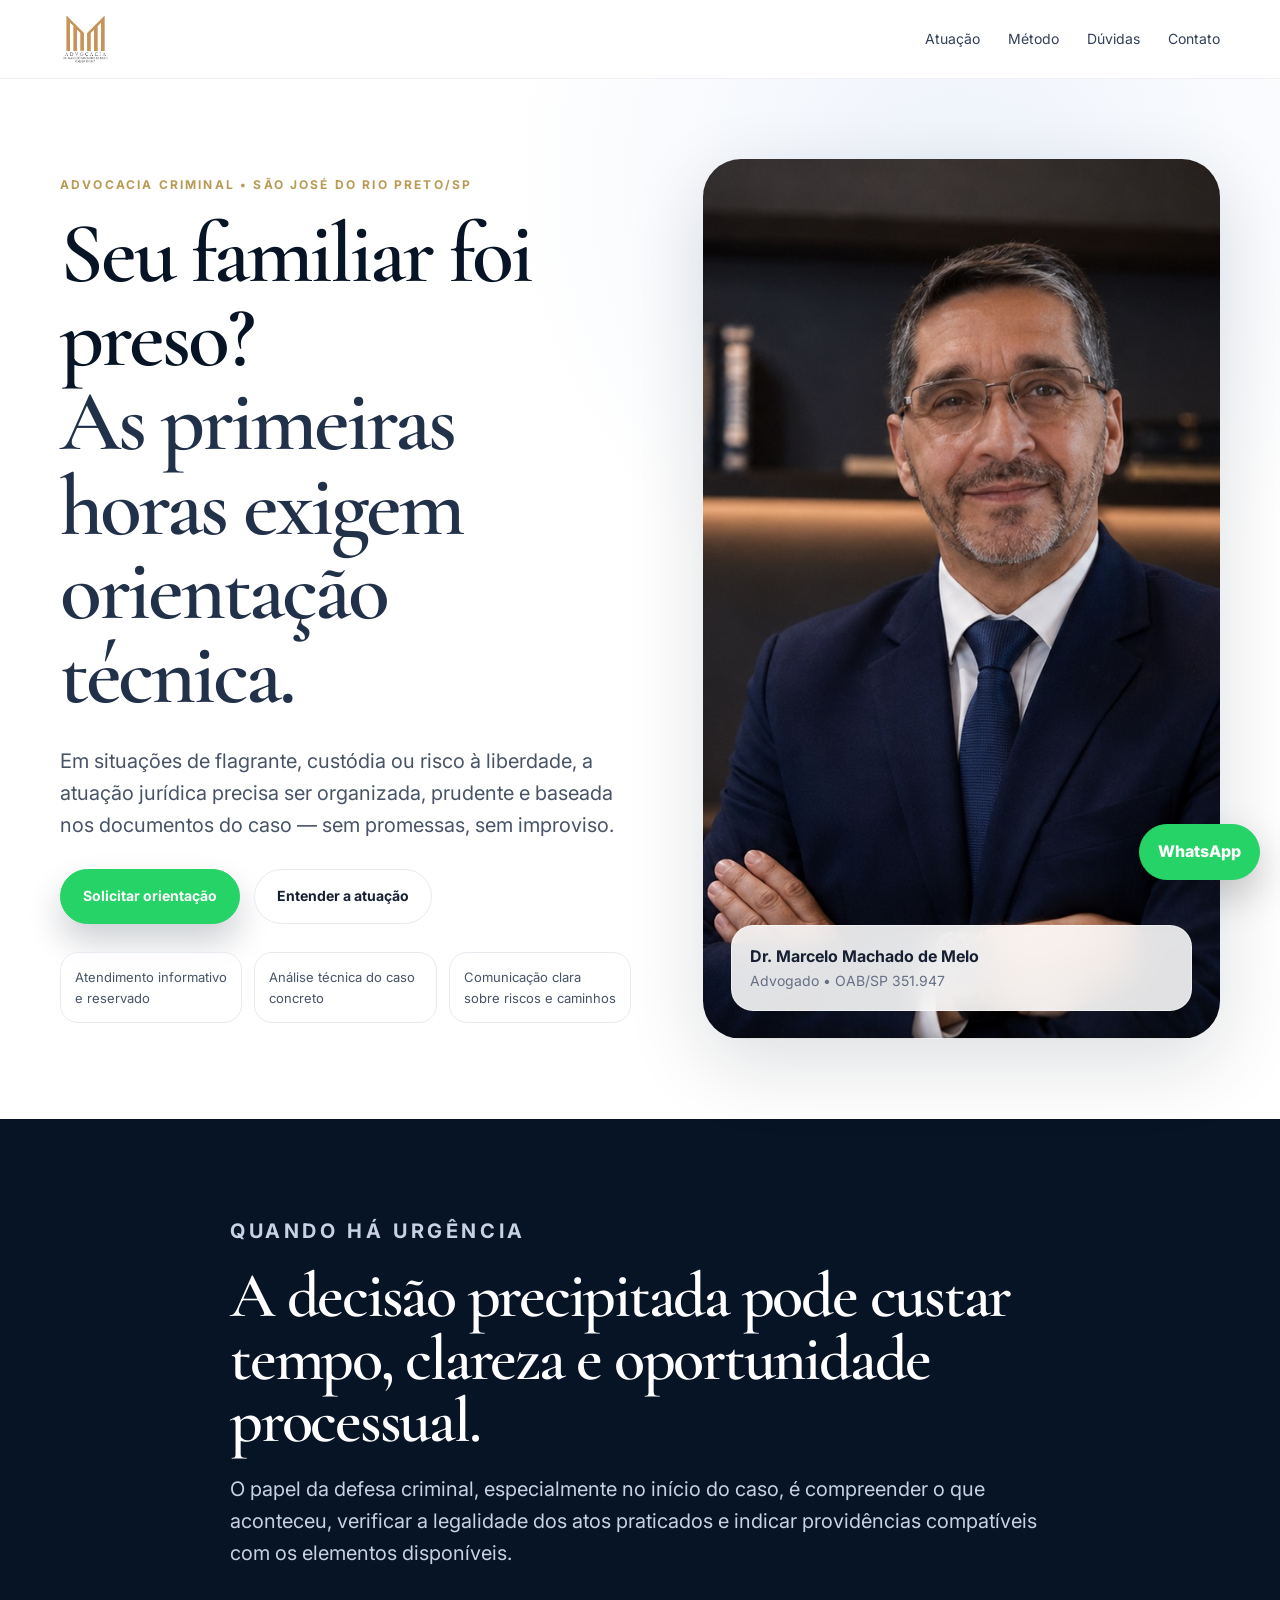
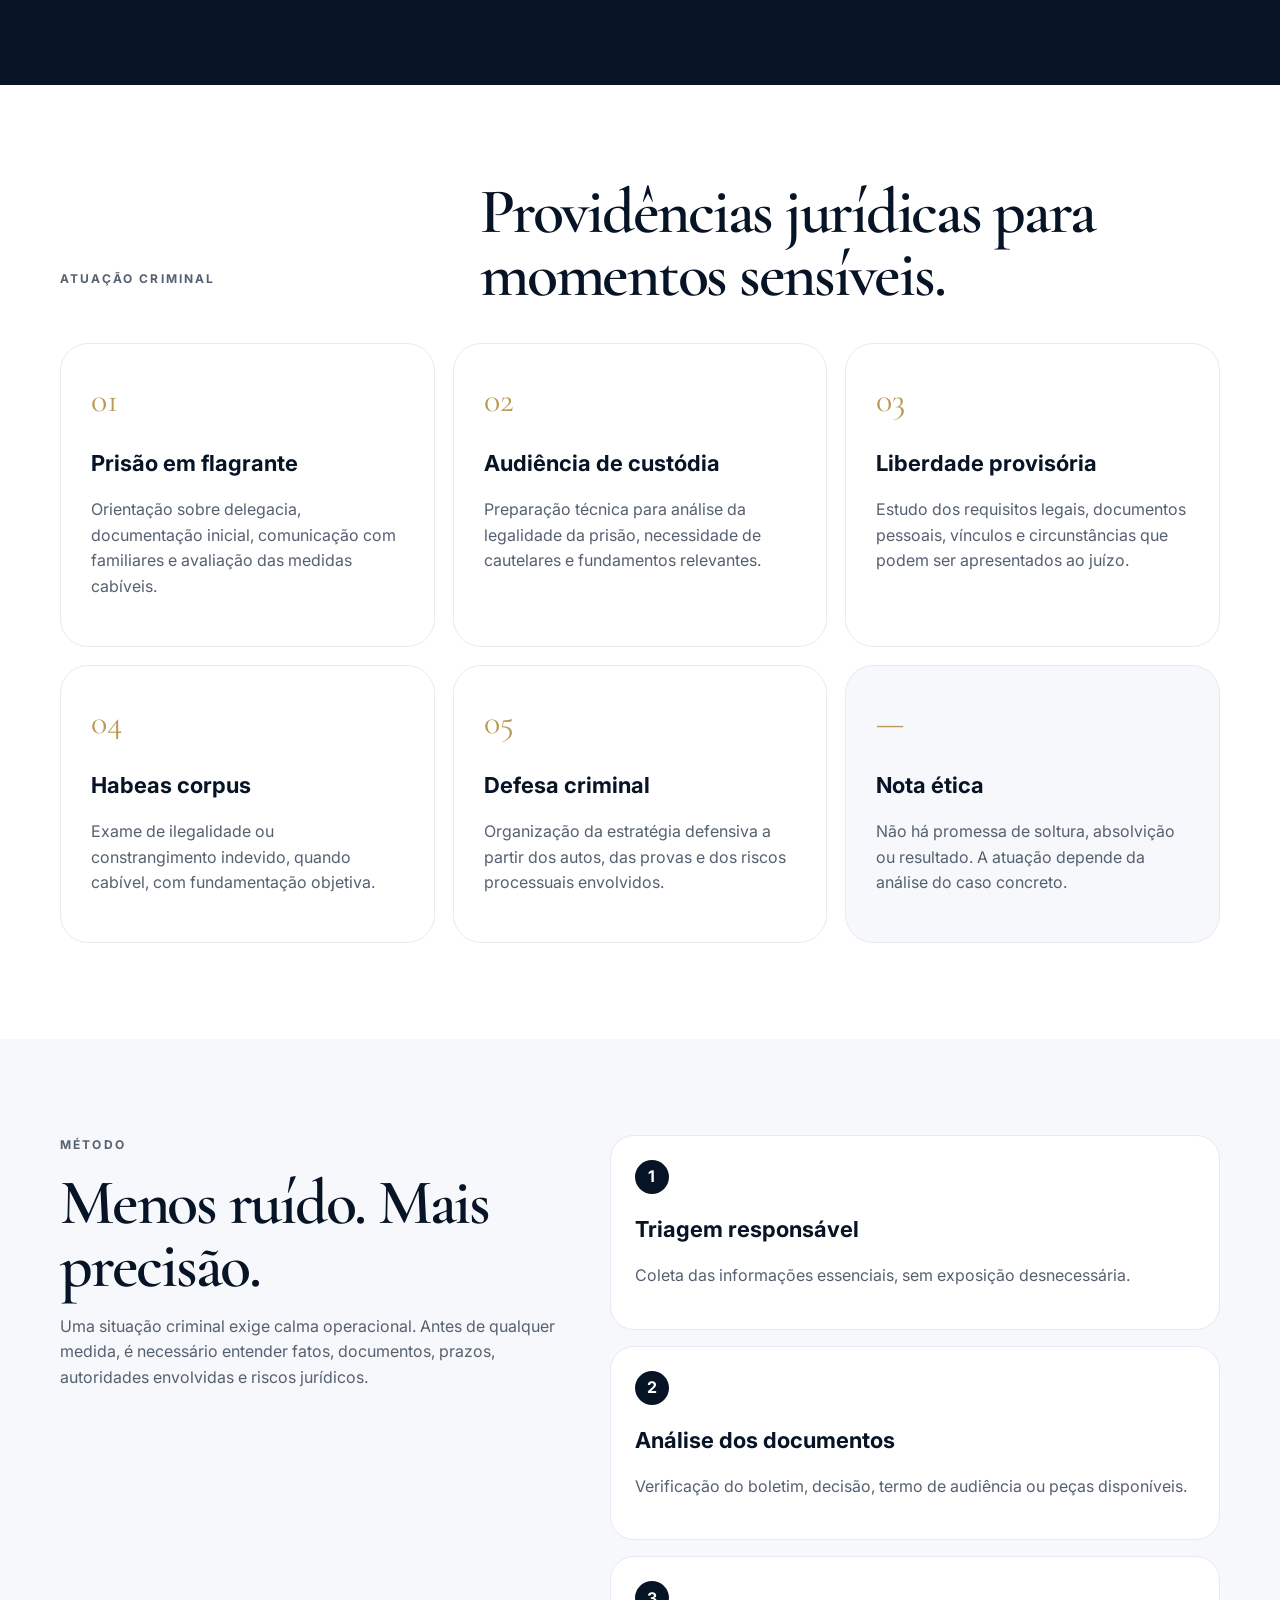
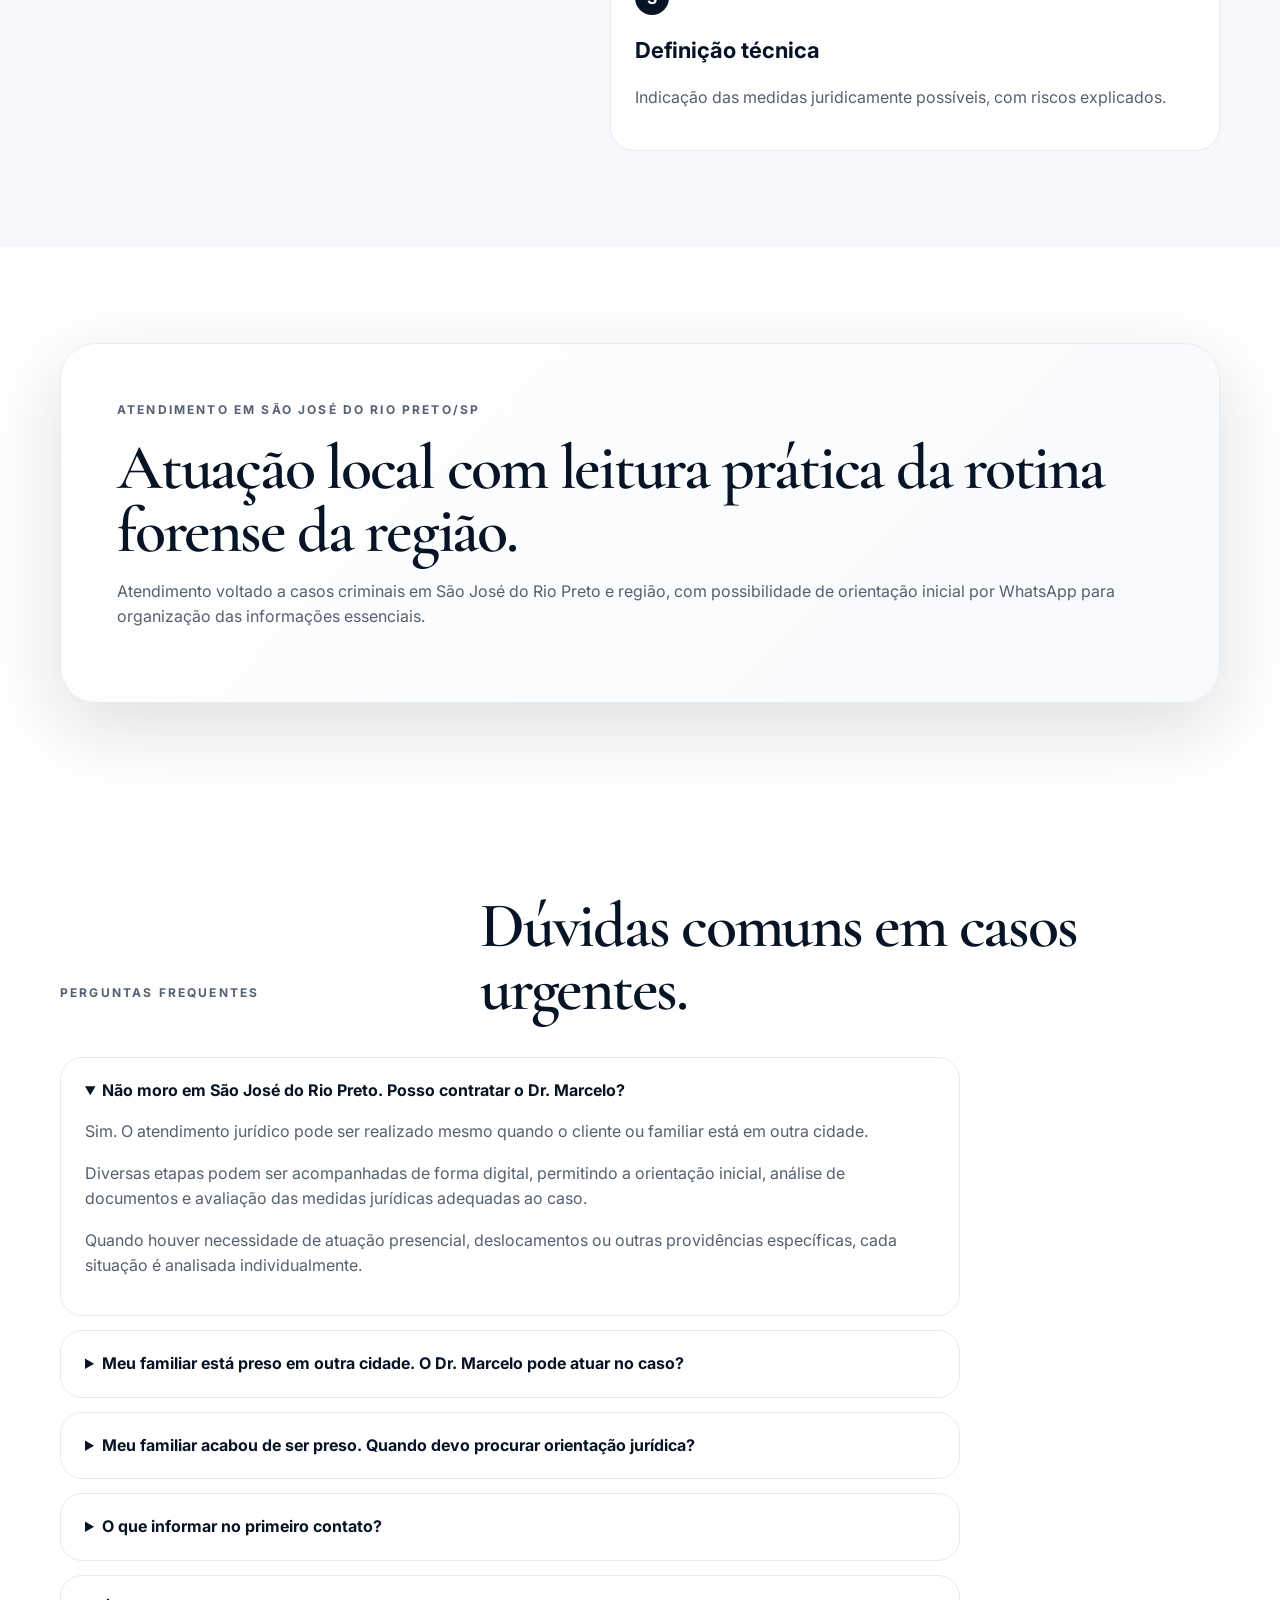
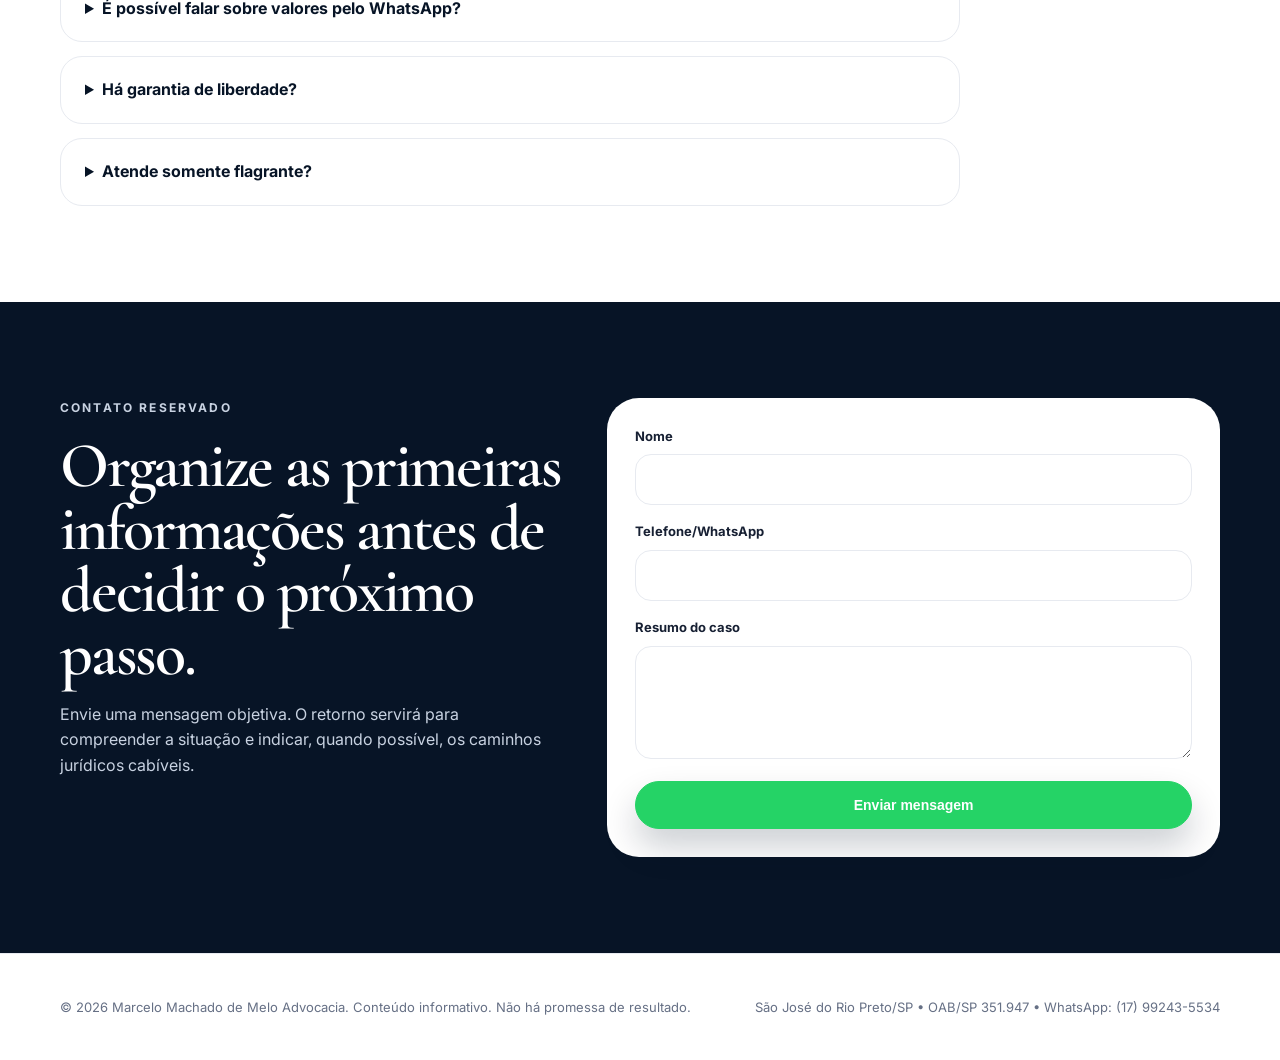
==== commit bc74a265: "index.html" ====
--- a/index.html
+++ b/index.html
@@ -265,8 +265,7 @@
           <input type="hidden" name="_subject" value="Contato - Landing Page Criminal">
           <input type="hidden" name="_captcha" value="false">
           <input type="hidden" name="_template" value="table">
-          <<input type="hidden" name="_next" value="obrigado.html">
-
+          <input type="hidden" name="_next" value="obrigado.html">
           <label>
             Nome
             <input name="nome" autocomplete="name" required>
--- a/style.css
+++ b/style.css
@@ -1 +1,28 @@
 :root{--navy:#071426;--navy2:#0d2038;--ink:#172033;--muted:#667085;--line:#e7eaf0;--soft:#f6f8fb;--gold:#b99a54;--white:#fff;--radius:28px;--shadow:0 24px 80px rgba(7,20,38,.14);--serif:'Cormorant Garamond',serif;--sans:'Inter',system-ui,sans-serif}*{box-sizing:border-box}html{scroll-behavior:smooth}body{margin:0;font-family:var(--sans);color:var(--ink);background:var(--white);line-height:1.6}img{max-width:100%;display:block}a{color:inherit;text-decoration:none}.container{width:min(1160px,calc(100% - 40px));margin:auto}.narrow{width:min(820px,calc(100% - 40px))}.skip{position:absolute;left:-999px}.skip:focus{left:20px;top:20px;z-index:99;background:#fff;padding:12px 16px;border-radius:999px}.site-header{position:relative;z-index:50;background:rgba(255,255,255,.78);border-bottom:1px solid rgba(231,234,240,.7);overflow:hidden}.header-inner{height:78px;display:flex;align-items:center;justify-content:space-between}.brand{display:flex;align-items:center;height:78px;overflow:hidden}.logo-header{width:auto;height:54px;max-width:180px;object-fit:contain;display:block}.brand span{display:none}.brand small{display:none}.nav{display:flex;gap:28px;font-size:14px;color:#314057}.nav a:hover{color:var(--gold)}.nav-toggle{display:none;background:none;border:0}.hero{padding:80px 0 80px;background:radial-gradient(circle at 75% 10%,#eef3fb 0,#fff 34%,#fff 100%)}.hero-grid{display:grid;grid-template-columns:1.05fr .95fr;gap:72px;align-items:center}.eyebrow,.section-kicker{font-size:12px;text-transform:uppercase;letter-spacing:.18em;color:var(--gold);font-weight:700;margin:0 0 18px}.hero h1,.section h2{font-family:var(--serif);font-weight:600;letter-spacing:-.035em;line-height:.98;color:var(--navy);margin:0}.hero h1{font-size:clamp(48px,7vw,86px)}.hero h1 span{display:block;color:#21314a}.lead{font-size:20px;color:#475467;max-width:680px;margin:28px 0}.hero-actions{display:flex;gap:14px;flex-wrap:wrap}.btn{display:inline-flex;align-items:center;justify-content:center;border-radius:999px;padding:15px 22px;font-weight:700;font-size:14px;border:1px solid transparent;transition:.25s}.btn.primary{background:var(--navy);color:#fff;box-shadow:0 18px 34px rgba(7,20,38,.2)}.btn.primary:hover{transform:translateY(-2px);background:#0b1d34}.btn.secondary{border-color:var(--line);background:#fff}.trust-list{display:grid;grid-template-columns:repeat(3,1fr);gap:12px;padding:0;margin:28px 0 0;list-style:none;font-size:13px;color:#475467}.trust-list li{padding:14px;border:1px solid var(--line);border-radius:18px;background:rgba(255,255,255,.8)}.hero-card{position:relative}.portrait-wrap{border-radius:38px;overflow:hidden;box-shadow:var(--shadow);background:var(--soft)}.portrait-wrap img{aspect-ratio:4/5;object-fit:cover}.profile-note{position:absolute;left:28px;right:28px;bottom:28px;background:rgba(255,255,255,.88);backdrop-filter:blur(14px);border:1px solid rgba(255,255,255,.5);border-radius:22px;padding:18px}.profile-note strong,.profile-note span{display:block}.profile-note span{color:var(--muted);font-size:14px}.section{padding:96px 0}.section h2{font-size:clamp(38px,5vw,64px)}.section p{color:#556070}.problem{background:var(--navy);color:#fff}.problem h2{color:#fff}.problem p{font-size:20px;color:#c8d2e1}.section-head{display:flex;justify-content:space-between;gap:40px;align-items:end;margin-bottom:36px}.section-head h2{max-width:740px}.cards{display:grid;grid-template-columns:repeat(3,1fr);gap:18px}.card{min-height:260px;padding:30px;border:1px solid var(--line);border-radius:var(--radius);background:#fff;transition:.25s}.card:hover{transform:translateY(-4px);box-shadow:var(--shadow)}.card span{font-family:var(--serif);font-size:34px;color:var(--gold)}.card h3,.steps h3{font-size:22px;color:var(--navy);margin:18px 0 10px}.card.muted{background:var(--soft)}.method{background:var(--soft)}.method-grid{display:grid;grid-template-columns:.9fr 1.1fr;gap:50px;align-items:start}.steps{display:grid;gap:16px}.steps div{background:#fff;border:1px solid var(--line);border-radius:24px;padding:24px}.steps b{display:grid;place-items:center;width:34px;height:34px;background:var(--navy);color:#fff;border-radius:50%}.local-box{border:1px solid var(--line);border-radius:36px;padding:56px;background:linear-gradient(135deg,#fff,#f7f9fc);box-shadow:var(--shadow)}.faq-list{display:grid;gap:14px;max-width:900px}.faq details{border:1px solid var(--line);border-radius:22px;padding:20px 24px;background:#fff}.faq summary{cursor:pointer;font-weight:700;color:var(--navy)}.contact{background:var(--navy);color:#fff}.contact h2{color:#fff}.contact p{color:#c8d2e1}.contact-grid{display:grid;grid-template-columns:.9fr 1.1fr;gap:46px;align-items:start}.contact-form{background:#fff;border-radius:32px;padding:28px;display:grid;gap:16px;color:var(--ink)}label{font-weight:700;font-size:13px}input,textarea{width:100%;margin-top:8px;border:1px solid var(--line);border-radius:16px;padding:14px;font:inherit;outline:none}input:focus,textarea:focus{border-color:var(--gold);box-shadow:0 0 0 4px rgba(185,154,84,.12)}.whatsapp{position:fixed;right:20px;bottom:20px;z-index:45;background:#10233b;color:#fff;border:1px solid rgba(255,255,255,.18);border-radius:999px;padding:14px 18px;font-weight:800;box-shadow:0 16px 40px rgba(0,0,0,.22)}.footer{padding:30px 0;border-top:1px solid var(--line);color:var(--muted);font-size:13px}.footer .container{display:flex;justify-content:space-between;gap:20px}.reveal{opacity:0;transform:translateY(18px);transition:opacity .7s ease,transform .7s ease}.reveal.is-visible{opacity:1;transform:none}@media (max-width:900px){.nav-toggle{display:grid;gap:5px}.nav-toggle span{display:block;width:24px;height:2px;background:var(--navy)}.nav{position:absolute;top:78px;left:20px;right:20px;display:none;flex-direction:column;padding:22px;background:#fff;border:1px solid var(--line);border-radius:22px;box-shadow:var(--shadow)}.nav.open{display:flex}.hero{padding-top:54px}.hero-grid,.method-grid,.contact-grid{grid-template-columns:1fr;gap:36px}.trust-list,.cards{grid-template-columns:1fr}.section-head{display:block}.footer .container{display:block}.local-box{padding:32px}.section{padding:72px 0}.logo-header{height:48px;max-width:160px}}@media (max-width:520px){.container,.narrow{width:min(100% - 28px,1160px)}.hero h1{font-size:46px}.lead{font-size:17px}.btn{width:100%}.profile-note{position:static;margin-top:12px}.portrait-wrap{border-radius:28px}.whatsapp{left:14px;right:14px;text-align:center}.footer{padding-bottom:86px}.logo-header{height:44px;max-width:145px}}
+
+.btn.primary,
+.whatsapp{
+  background:#25D366;
+  color:#fff;
+}
+
+.btn.primary:hover,
+.whatsapp:hover{
+  background:#1ebe5d;
+}
+/* FORÇAR BOTÕES VERDES */
+
+a.btn.primary,
+button.btn.primary,
+.whatsapp{
+  background:#25D366 !important;
+  color:#ffffff !important;
+  border-color:#25D366 !important;
+}
+
+a.btn.primary:hover,
+button.btn.primary:hover,
+.whatsapp:hover{
+  background:#1ebe5d !important;
+  border-color:#1ebe5d !important;
+}
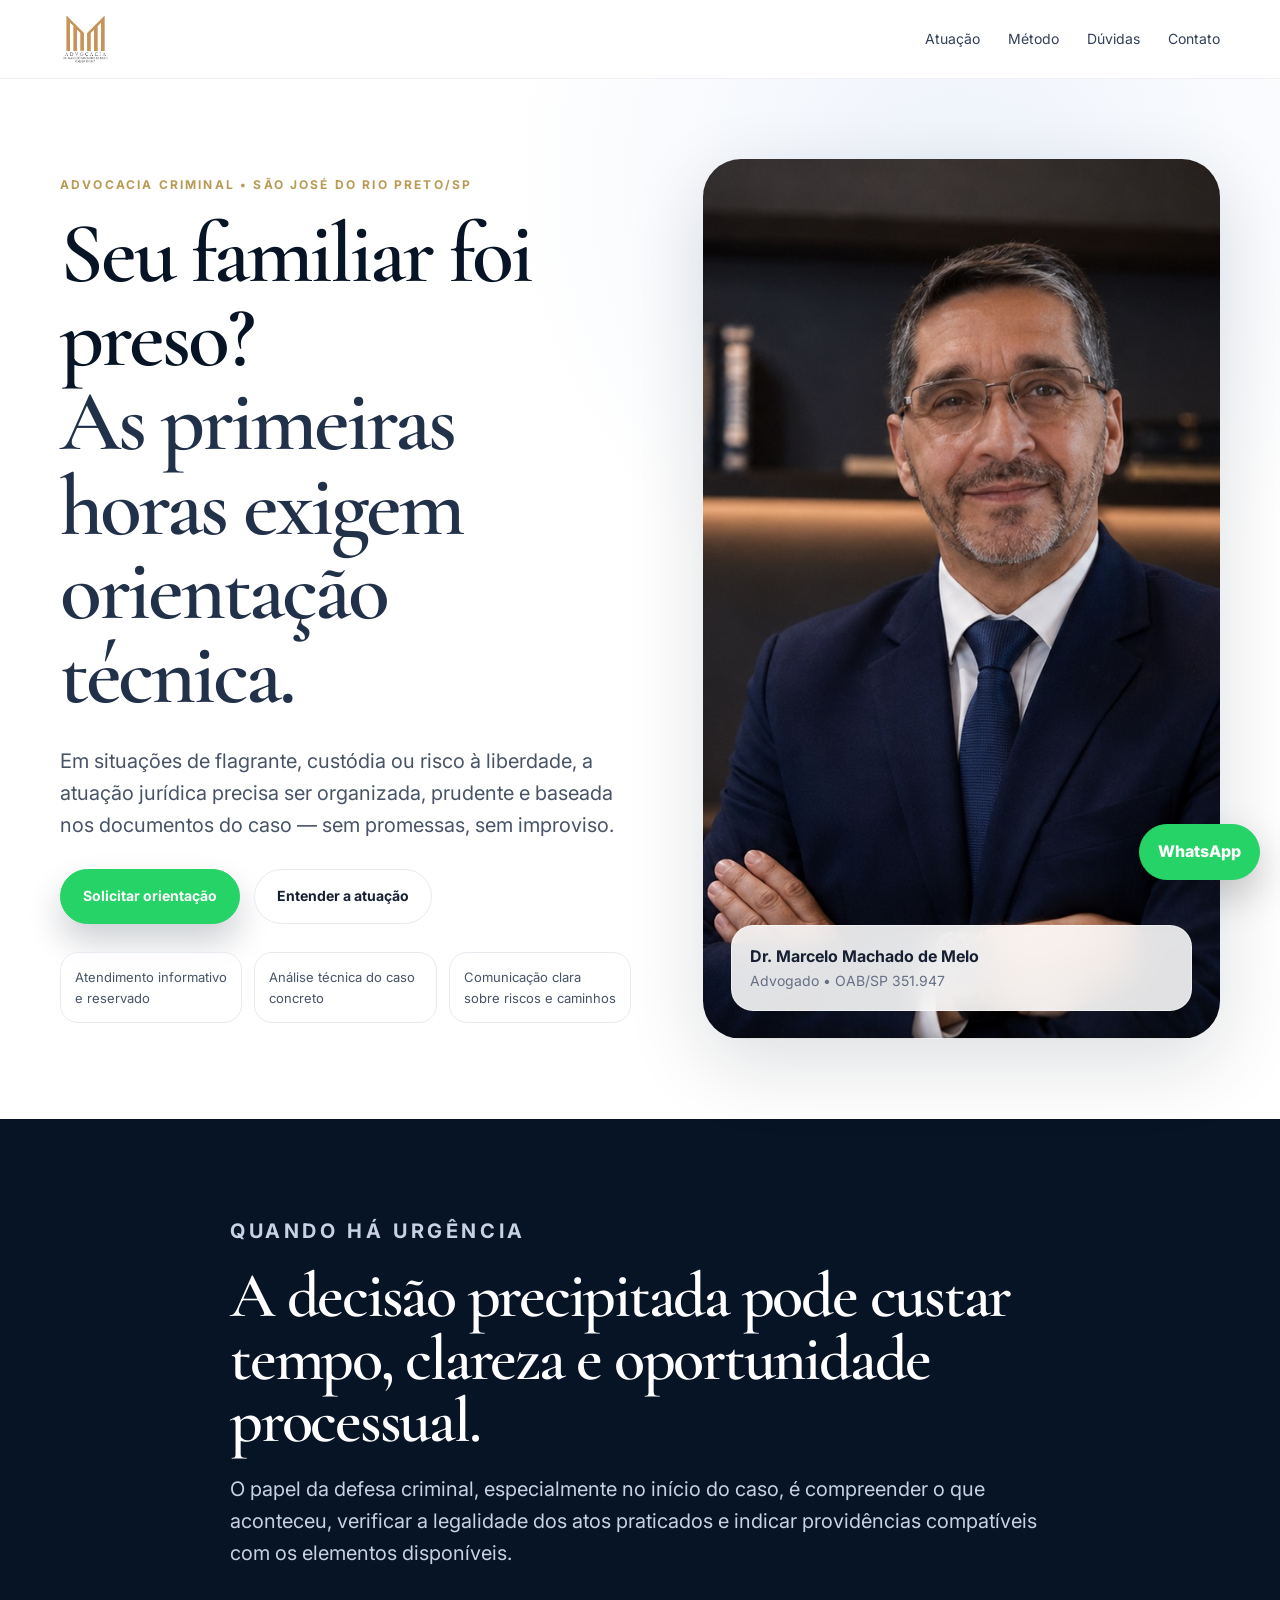
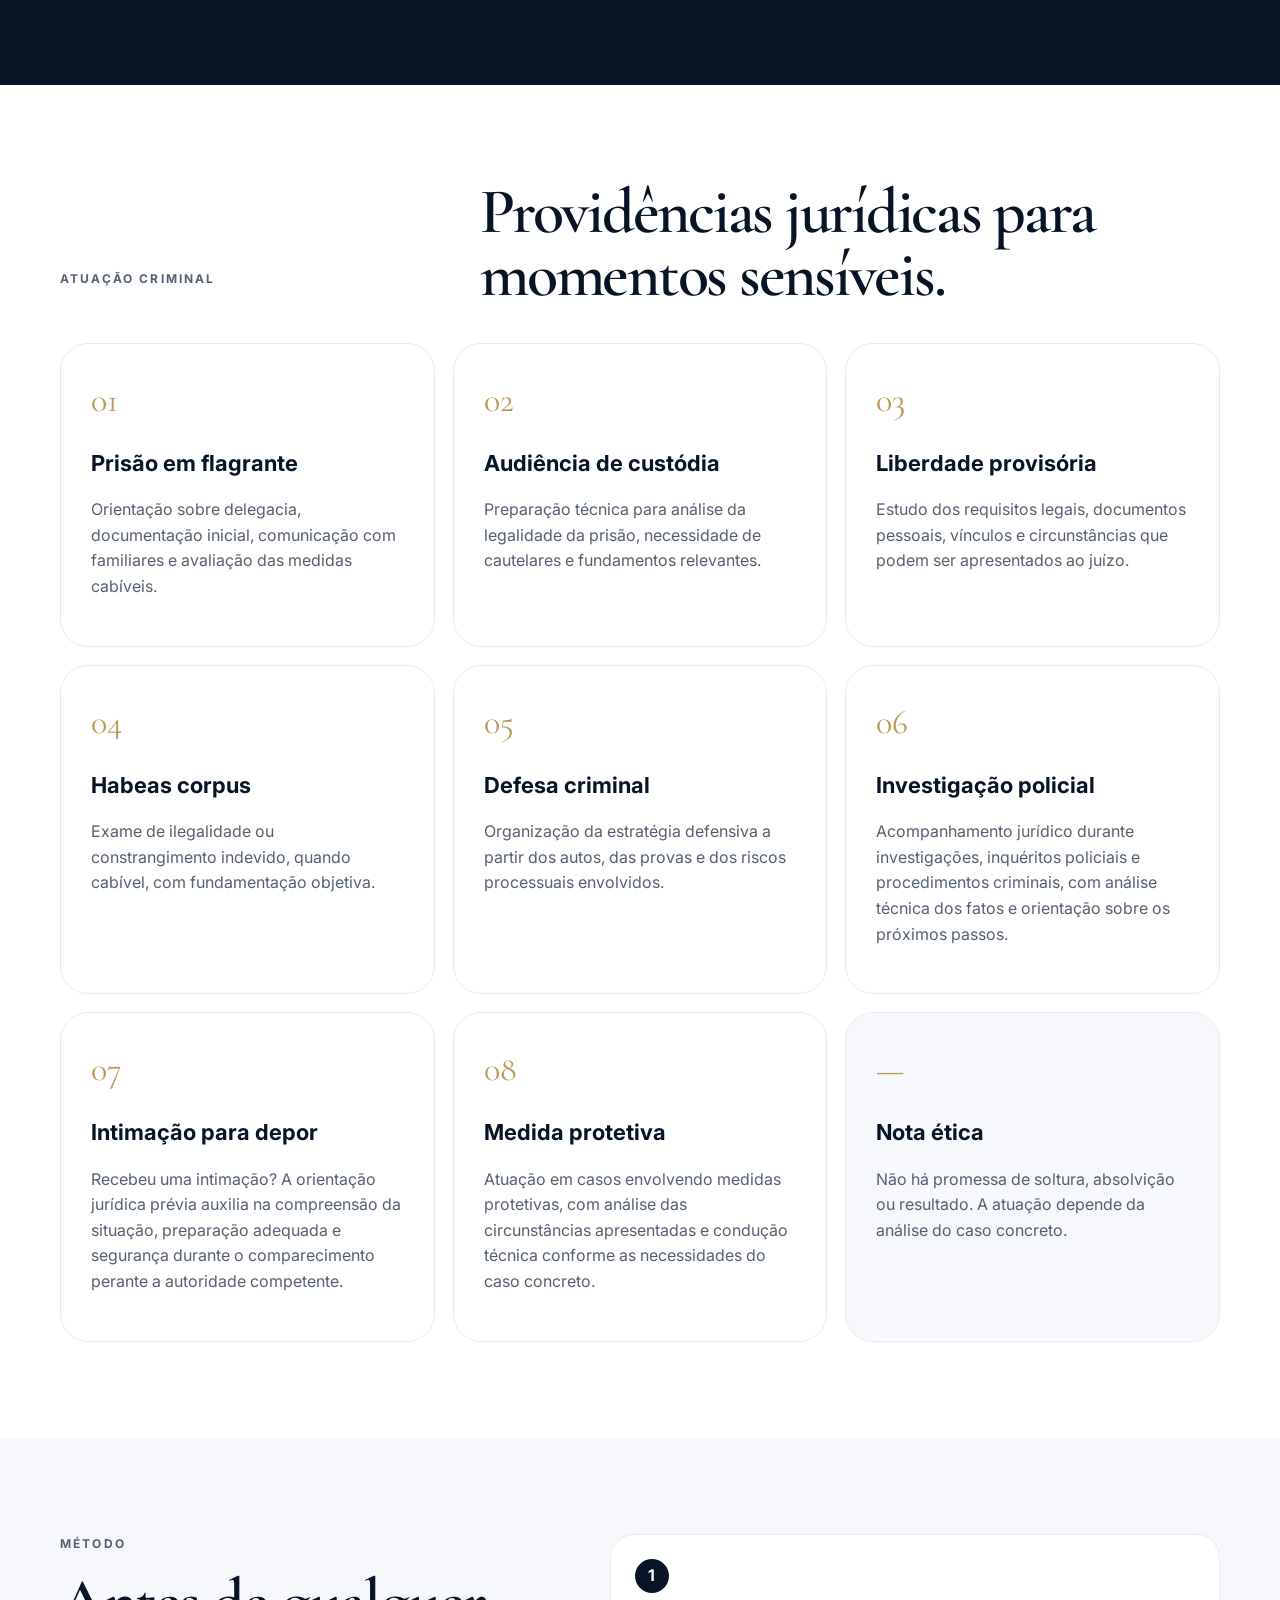
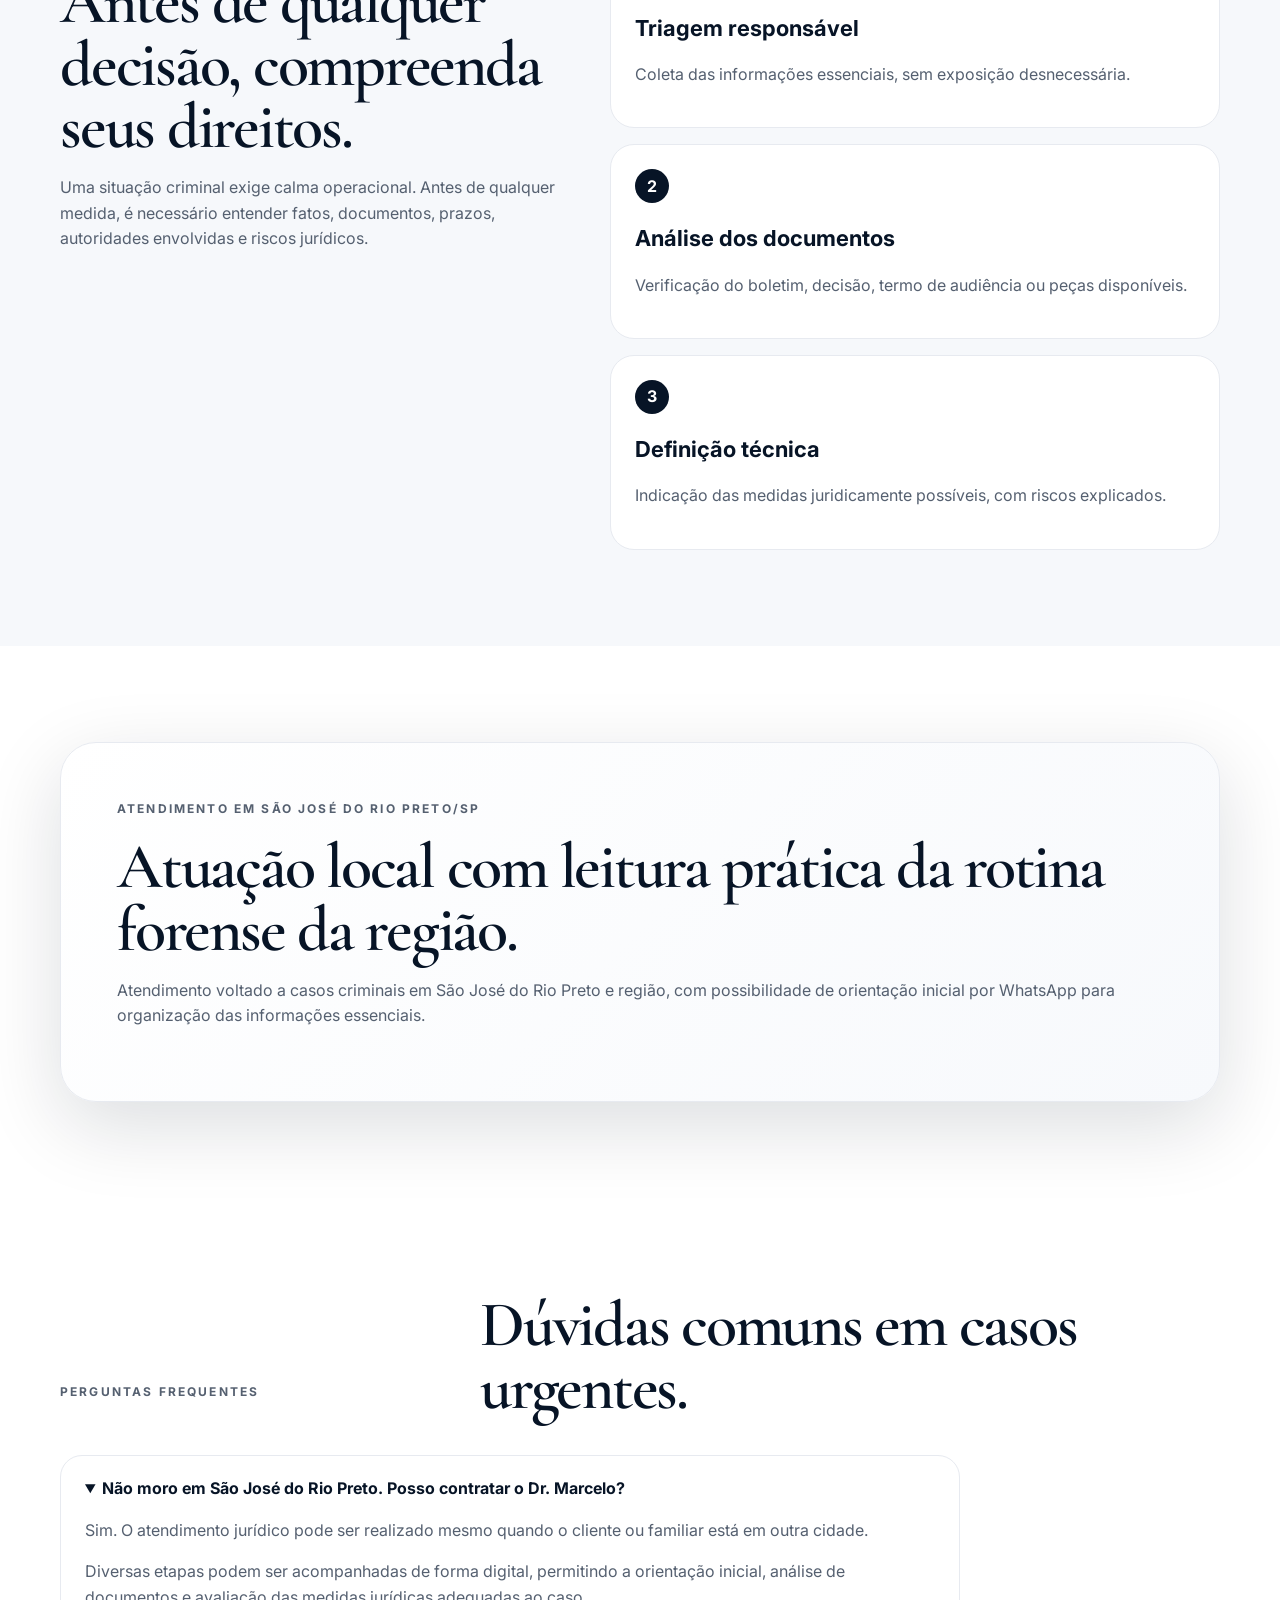
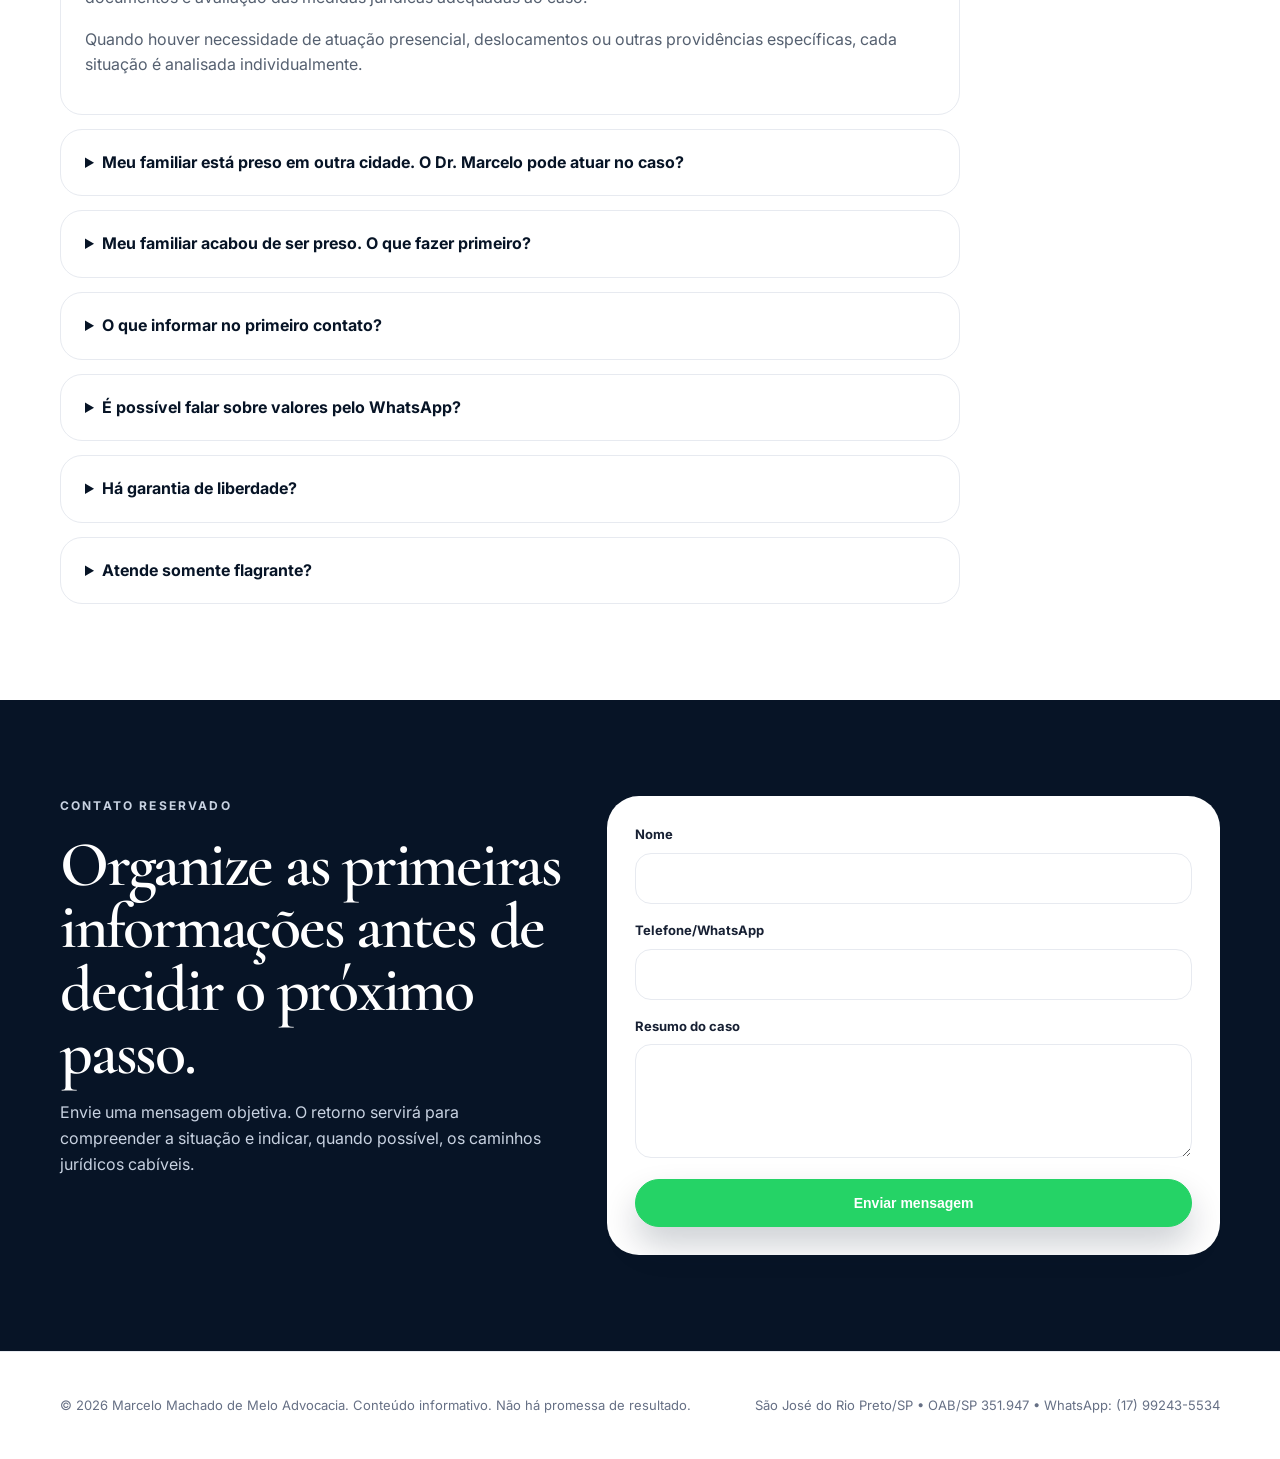
==== commit 473d8bd5: "index.html" ====
--- a/index.html
+++ b/index.html
@@ -144,7 +144,23 @@
             <h3>Defesa criminal</h3>
             <p>Organização da estratégia defensiva a partir dos autos, das provas e dos riscos processuais envolvidos.</p>
           </article>
-
+      <article class="card reveal">
+    <span>06</span>
+    <h3>Investigação policial</h3>
+    <p>Acompanhamento jurídico durante investigações, inquéritos policiais e procedimentos criminais, com análise técnica dos fatos e orientação sobre os próximos passos.</p>
+</article>
+
+<article class="card reveal">
+    <span>07</span>
+    <h3>Intimação para depor</h3>
+    <p>Recebeu uma intimação? A orientação jurídica prévia auxilia na compreensão da situação, preparação adequada e segurança durante o comparecimento perante a autoridade competente.</p>
+</article>
+
+<article class="card reveal">
+    <span>08</span>
+    <h3>Medida protetiva</h3>
+    <p>Atuação em casos envolvendo medidas protetivas, com análise das circunstâncias apresentadas e condução técnica conforme as necessidades do caso concreto.</p>
+</article>
           <article class="card muted reveal">
             <span>—</span>
             <h3>Nota ética</h3>
@@ -158,7 +174,7 @@
       <div class="container method-grid">
         <div class="reveal">
           <p class="section-kicker">Método</p>
-          <h2>Menos ruído. Mais precisão.</h2>
+          <h2>Antes de qualquer decisão, compreenda seus direitos.</h2>
           <p>
             Uma situação criminal exige calma operacional. Antes de qualquer medida, é necessário entender fatos,
             documentos, prazos, autoridades envolvidas e riscos jurídicos.
@@ -221,9 +237,9 @@
           </details>
 
           <details class="reveal">
-            <summary>Meu familiar acabou de ser preso. Quando devo procurar orientação jurídica?</summary>
+            <summary>Meu familiar acabou de ser preso. O que fazer primeiro?</summary>
             <p>Situações envolvendo prisão exigem atenção desde os primeiros momentos, especialmente para compreensão do procedimento, análise dos documentos existentes e verificação das possibilidades previstas em lei.</p>
-            <p>A orientação jurídica inicial permite que familiares compreendam quais são os próximos passos e quais medidas podem ser avaliadas conforme a situação apresentada.</p>
+            <p>Busque orientação jurídica antes de tomar decisões ou prestar informações sem compreender as consequências legais; a orientação jurídica inicial permite que familiares compreendam quais são os próximos passos e quais medidas podem ser avaliadas conforme a situação apresentada.</p>
             <p>Cada caso depende da análise individual dos fatos, documentos e fase do procedimento.</p>
           </details>
 
@@ -265,7 +281,7 @@
           <input type="hidden" name="_subject" value="Contato - Landing Page Criminal">
           <input type="hidden" name="_captcha" value="false">
           <input type="hidden" name="_template" value="table">
-          <input type="hidden" name="_next" value="obrigado.html">
+          <input type="hidden" name="_next" value="https://recepcaoadvmmelo2melo.github.io/dr-marcelo-advocacia/obrigado.html">
           <label>
             Nome
             <input name="nome" autocomplete="name" required>
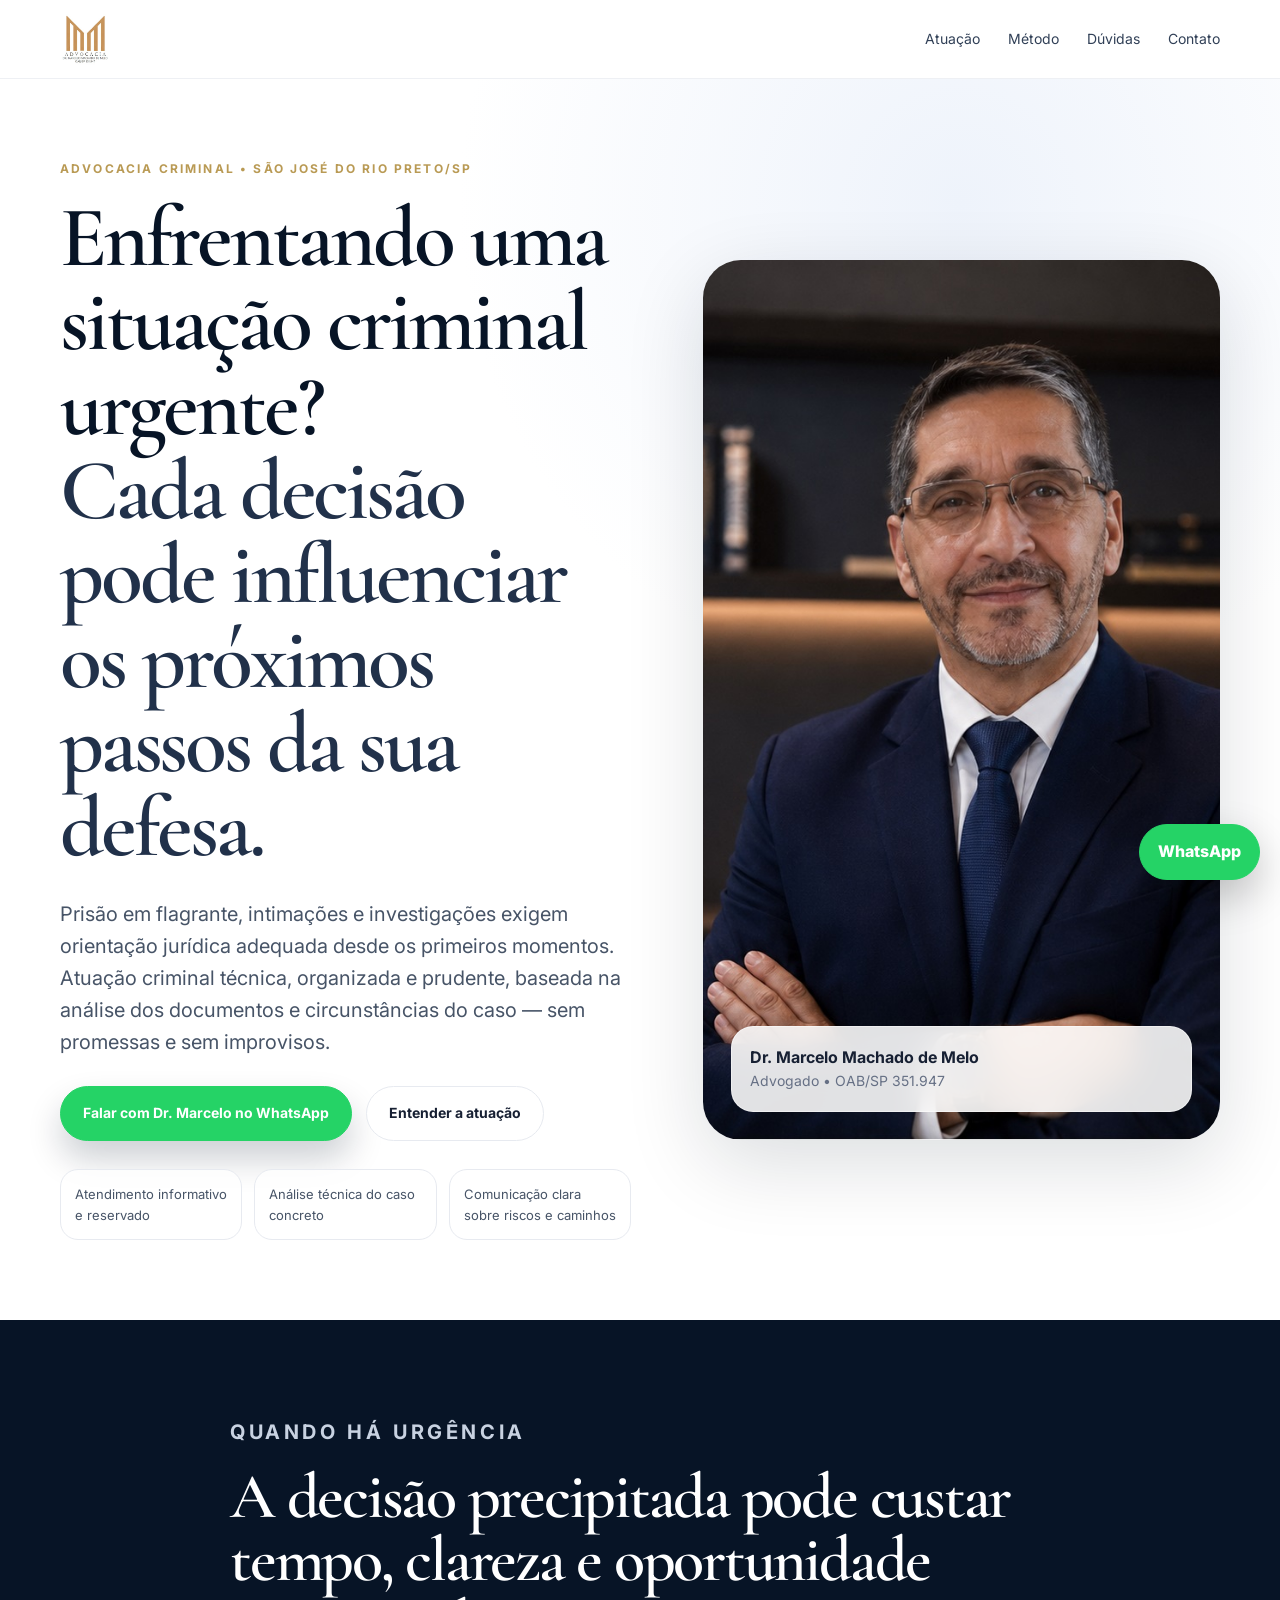
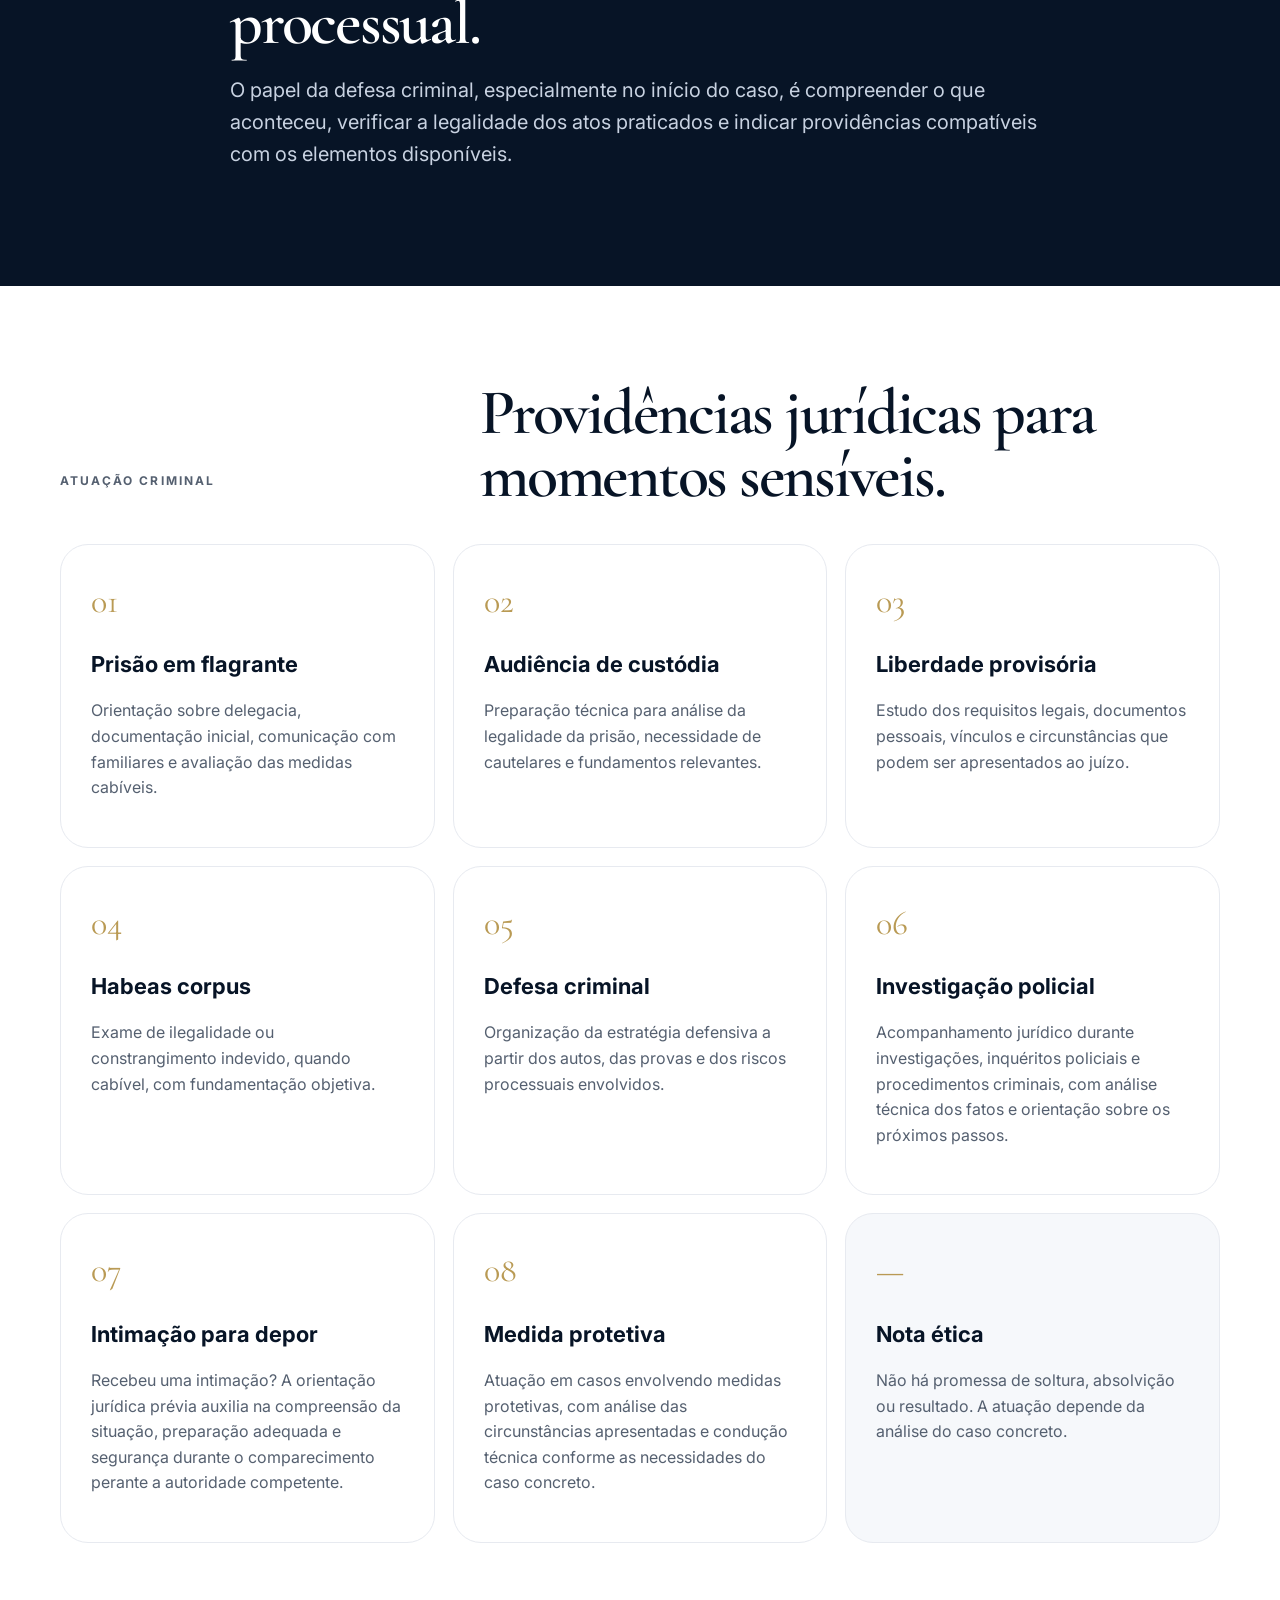
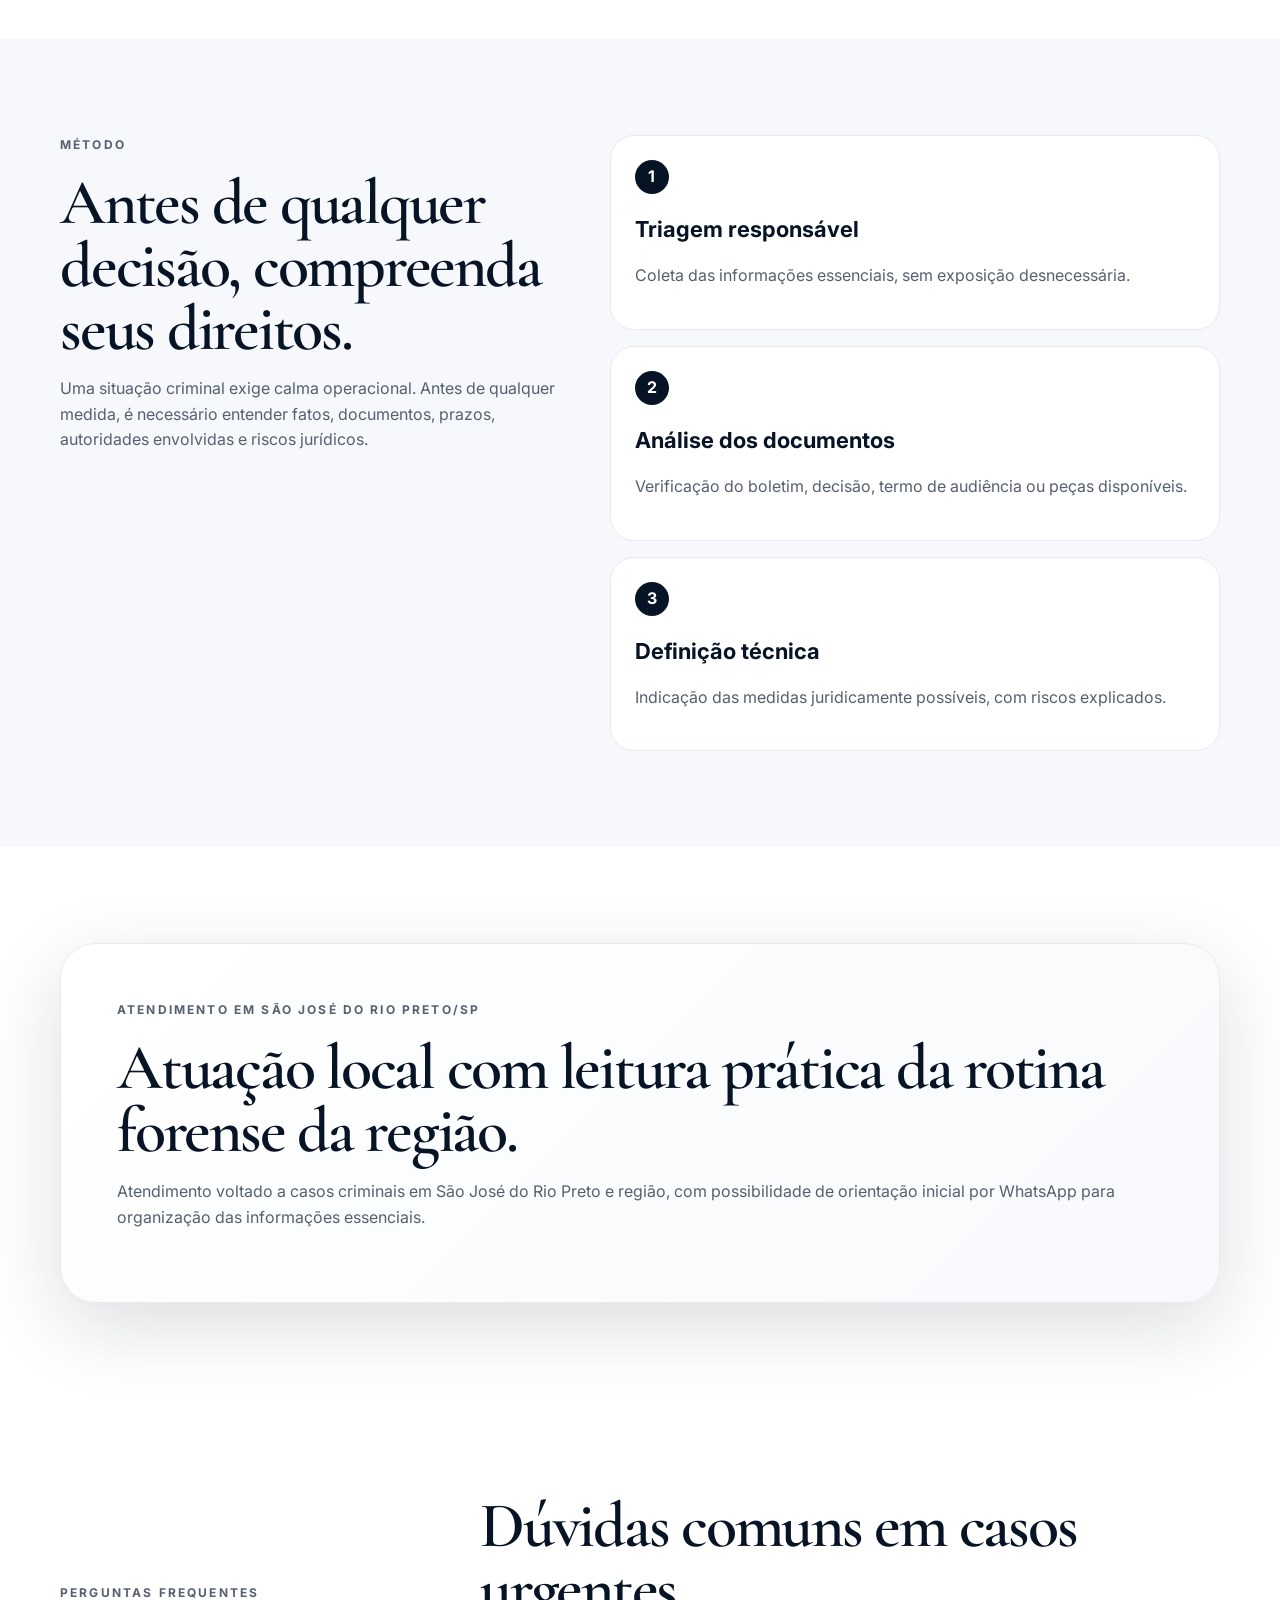
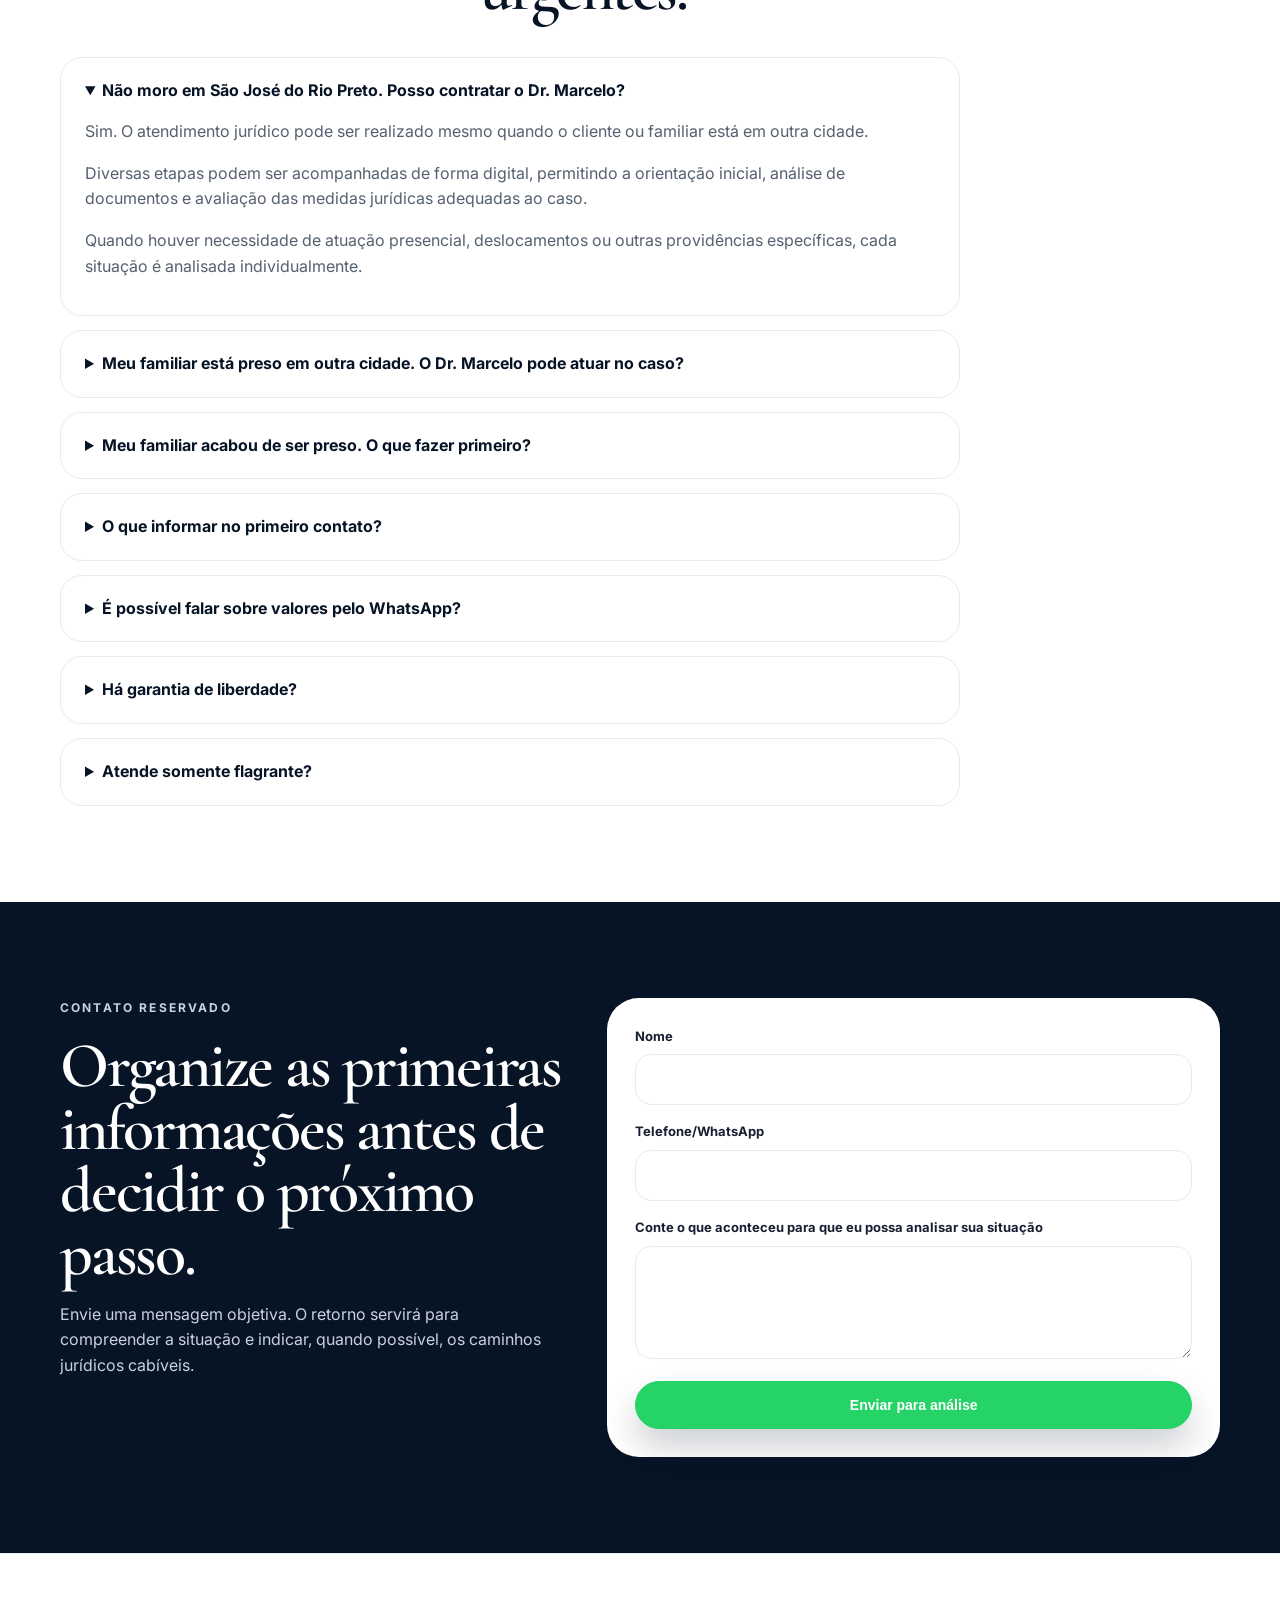
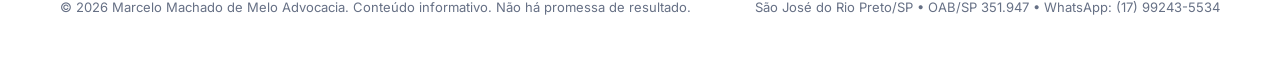
==== commit d5552dc2: "index.html" ====
--- a/index.html
+++ b/index.html
@@ -60,18 +60,18 @@
           <p class="eyebrow">Advocacia criminal • São José do Rio Preto/SP</p>
 
           <h1>
-            Seu familiar foi preso?
-            <span>As primeiras horas exigem orientação técnica.</span>
+            Enfrentando uma situação criminal urgente?
+            <span>Cada decisão pode influenciar os próximos passos da sua defesa.</span>
           </h1>
 
           <p class="lead">
-            Em situações de flagrante, custódia ou risco à liberdade, a atuação jurídica precisa ser organizada,
-            prudente e baseada nos documentos do caso — sem promessas, sem improviso.
+           Prisão em flagrante, intimações e investigações exigem orientação jurídica adequada desde os primeiros momentos.
+           Atuação criminal técnica, organizada e prudente, baseada na análise dos documentos e circunstâncias do caso — sem promessas e sem improvisos.
           </p>
 
           <div class="hero-actions">
             <a class="btn primary" href="https://wa.me/5517992435534?text=Olá,%20preciso%20de%20orientação%20jurídica%20criminal." rel="noopener">
-              Solicitar orientação
+              Falar com Dr. Marcelo no WhatsApp
             </a>
             <a class="btn secondary" href="#atuacao">Entender a atuação</a>
           </div>
@@ -293,11 +293,11 @@
           </label>
 
           <label>
-            Resumo do caso
+           Conte o que aconteceu para que eu possa analisar sua situação
             <textarea name="mensagem" rows="4" required></textarea>
           </label>
 
-          <button class="btn primary" type="submit">Enviar mensagem</button>
+          <button class="btn primary" type="submit">Enviar para análise</button>
         </form>
       </div>
     </section>
